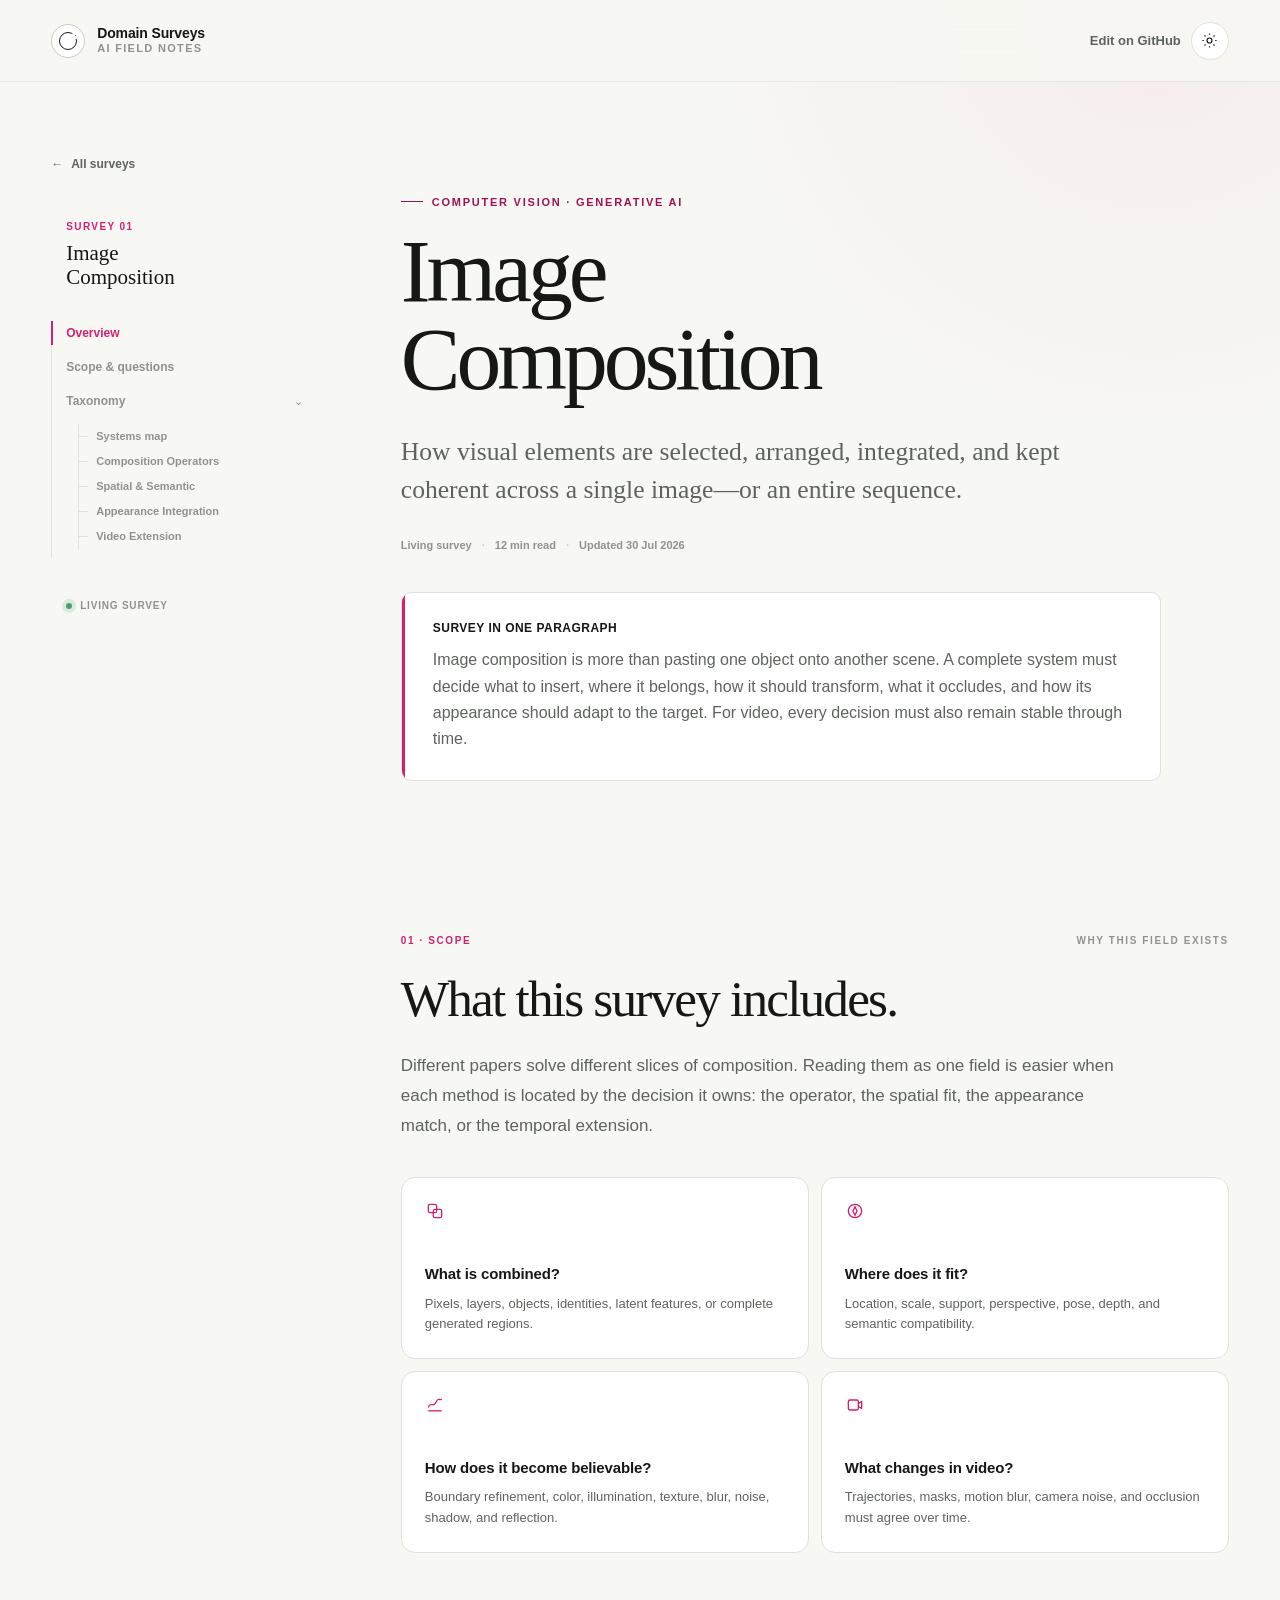
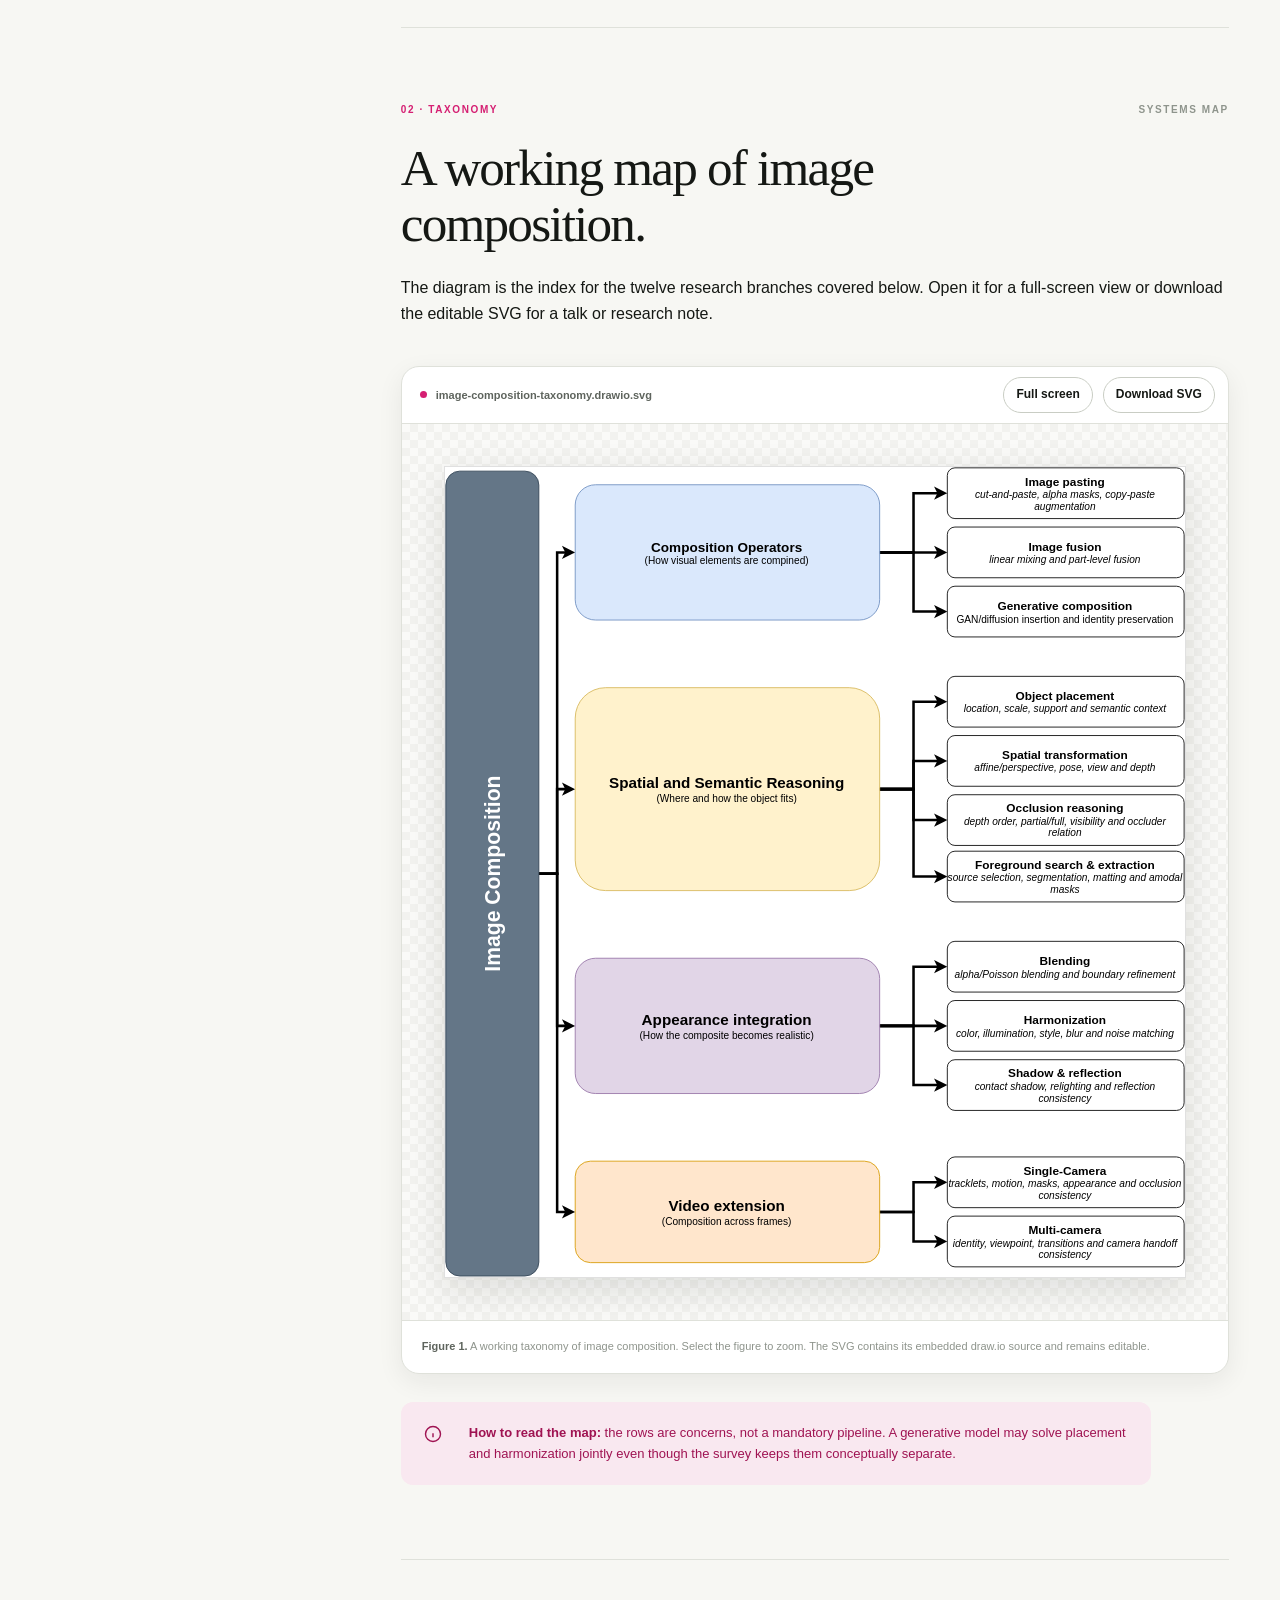
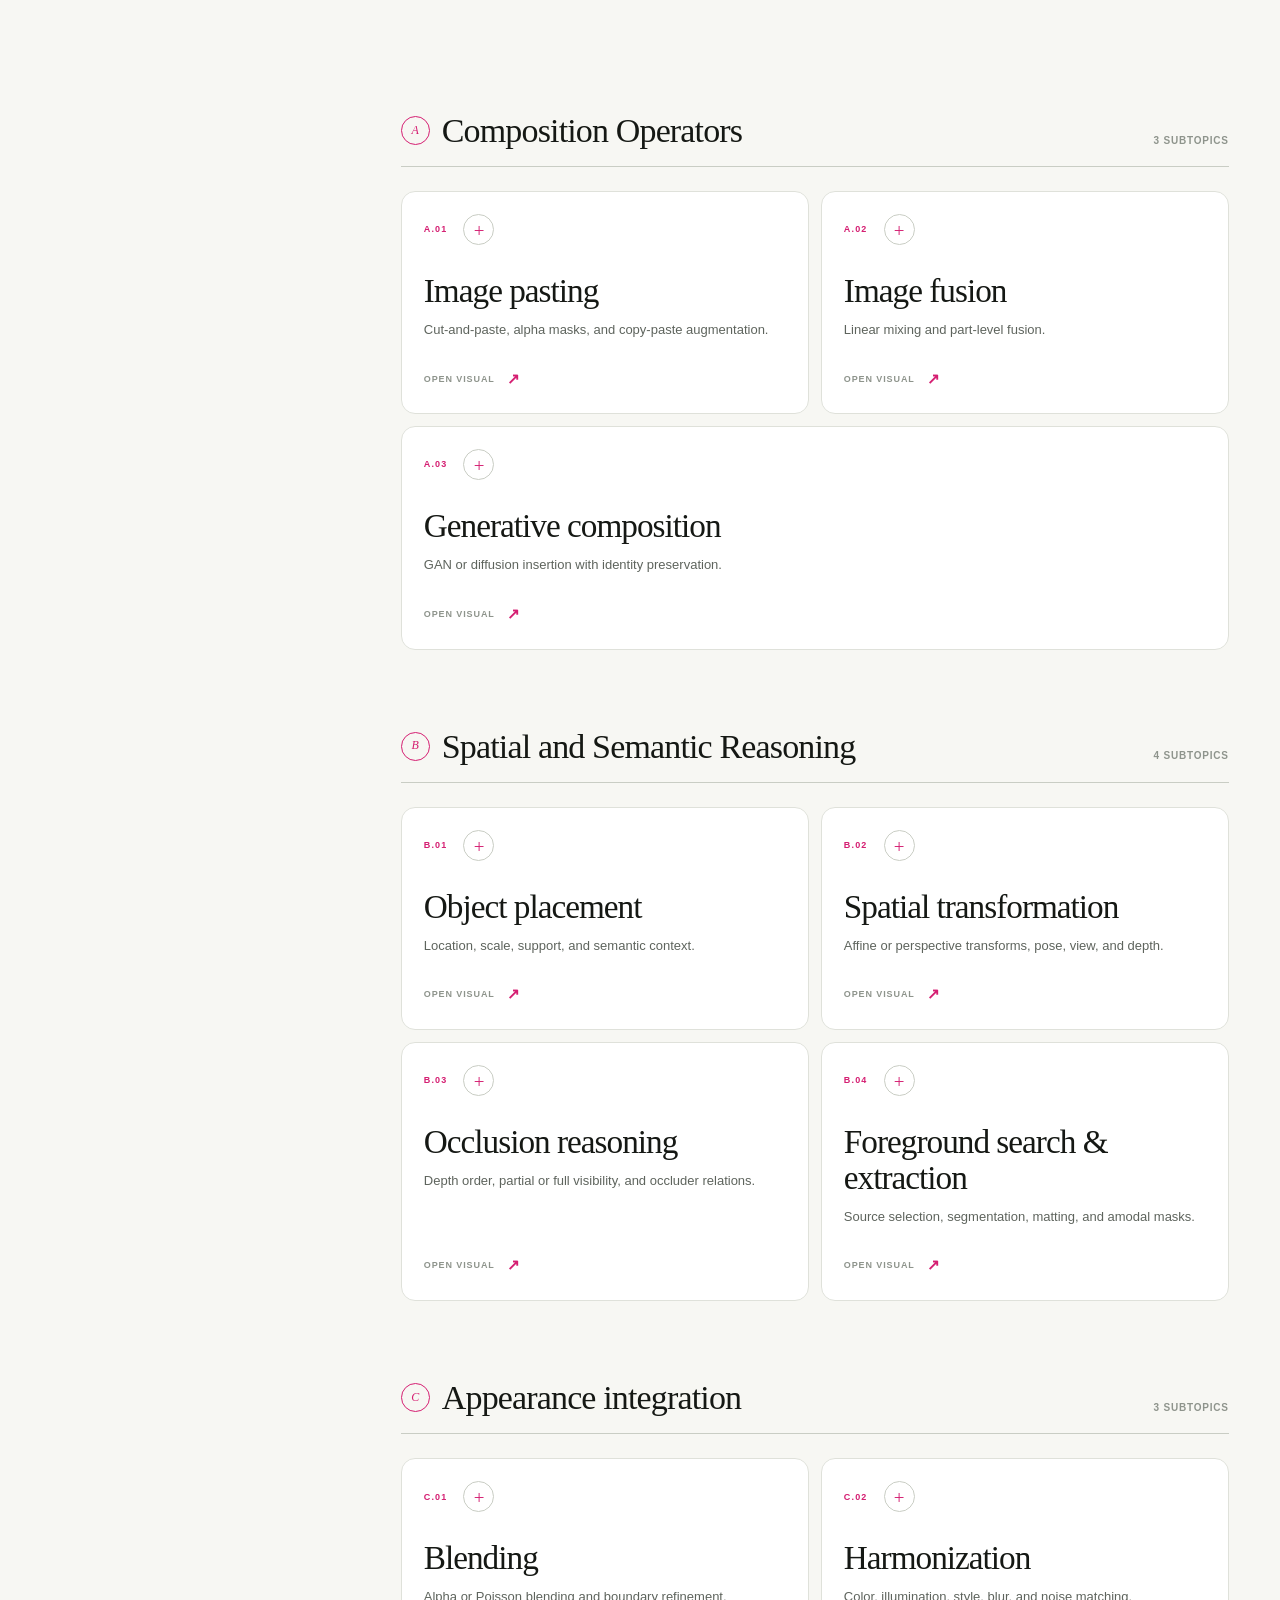
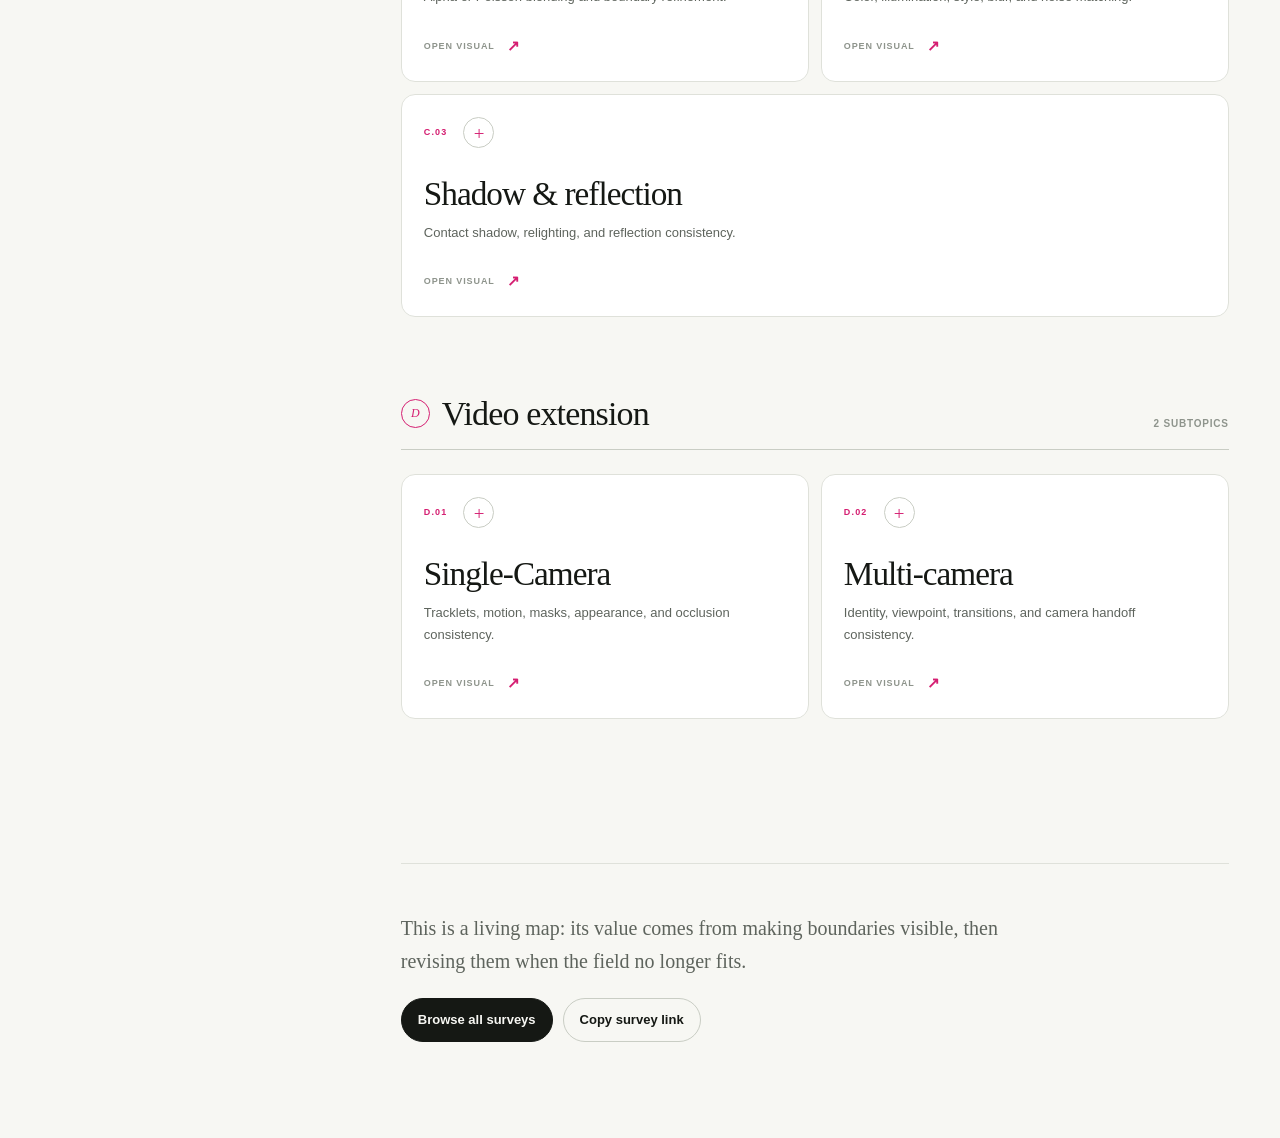
==== image-composition/index.html @ 1f5f929c "Redesign visual nodes as split media viewers" ====
<!doctype html>
<html lang="en">
  <head>
    <meta charset="utf-8" />
    <meta name="viewport" content="width=device-width, initial-scale=1" />
    <meta
      name="description"
      content="A visual survey of image composition: operators, spatial reasoning, appearance integration, and video extension."
    />
    <meta name="theme-color" content="#f7f7f3" />
    <title>Image Composition — Domain Surveys</title>
    <link rel="icon" href="../assets/favicon.svg" type="image/svg+xml" />
    <link rel="stylesheet" href="../assets/styles.css?v=20260730-4" />
    <script>
      (() => {
        const saved = localStorage.getItem("domain-surveys-theme");
        const theme =
          saved || (matchMedia("(prefers-color-scheme: dark)").matches ? "dark" : "light");
        document.documentElement.dataset.theme = theme;
      })();
    </script>
  </head>
  <body>
    <a class="skip-link" href="#article">Skip to survey</a>
    <div class="reading-progress" aria-hidden="true"><span data-reading-progress></span></div>

    <header class="site-header is-sticky">
      <a class="brand" href="../" aria-label="Domain Surveys home">
        <span class="brand-mark" aria-hidden="true"></span>
        <span class="brand-copy">
          <span>Domain Surveys</span>
          <span>AI field notes</span>
        </span>
      </a>
      <div class="header-actions">
        <button
          class="button secondary compact mobile-rail-toggle"
          type="button"
          data-rail-toggle
          aria-expanded="false"
          aria-controls="survey-navigation"
        >
          Contents
        </button>
        <a
          class="header-link"
          href="https://github.com/khengyun/domain-surveys/tree/main/image-composition"
          target="_blank"
          rel="noreferrer"
          >Edit on GitHub</a
        >
        <button class="icon-button" type="button" data-theme-toggle aria-label="Switch theme">
          <svg
            class="theme-icon-sun"
            aria-hidden="true"
            viewBox="0 0 24 24"
            fill="none"
            stroke="currentColor"
            stroke-width="1.7"
          >
            <circle cx="12" cy="12" r="3.5"></circle>
            <path d="M12 2v2M12 20v2M4.93 4.93l1.42 1.42M17.65 17.65l1.42 1.42M2 12h2M20 12h2M4.93 19.07l1.42-1.42M17.65 6.35l1.42-1.42"></path>
          </svg>
          <svg
            class="theme-icon-moon"
            aria-hidden="true"
            viewBox="0 0 24 24"
            fill="none"
            stroke="currentColor"
            stroke-width="1.7"
          >
            <path d="M20 15.2A8.4 8.4 0 0 1 8.8 4a8.5 8.5 0 1 0 11.2 11.2Z"></path>
          </svg>
        </button>
      </div>
    </header>

    <main class="survey-shell">
      <aside
        class="survey-rail"
        id="survey-navigation"
        data-survey-rail
        aria-label="Survey contents"
      >
        <a class="rail-back" href="../"><span aria-hidden="true">←</span> All surveys</a>
        <p class="rail-kicker">Survey 01</p>
        <p class="rail-title">Image<br />Composition</p>
        <nav class="rail-nav" data-scrollspy>
          <a class="is-active" href="#overview" aria-current="location">Overview</a>
          <a href="#scope">Scope &amp; questions</a>
          <div class="rail-nav-group">
            <a class="rail-parent" href="#taxonomy">Taxonomy</a>
            <div class="rail-children">
              <a href="#systems-map" data-nav-parent="#taxonomy">Systems map</a>
              <a href="#composition-operators" data-nav-parent="#taxonomy"
                >Composition Operators</a
              >
              <a href="#spatial-semantic-reasoning" data-nav-parent="#taxonomy"
                >Spatial &amp; Semantic</a
              >
              <a href="#appearance-integration" data-nav-parent="#taxonomy"
                >Appearance Integration</a
              >
              <a href="#video-extension" data-nav-parent="#taxonomy">Video Extension</a>
            </div>
          </div>
        </nav>
        <div class="rail-status">Living survey</div>
      </aside>

      <article class="survey-article" id="article">
        <header class="article-header" id="overview">
          <p class="eyebrow">Computer vision · generative AI</p>
          <h1 class="article-title">Image<br />Composition</h1>
          <p class="article-lede">
            How visual elements are selected, arranged, integrated, and kept coherent across a
            single image—or an entire sequence.
          </p>
          <div class="article-meta">
            <span>Living survey</span>
            <span>12 min read</span>
            <span>Updated 30 Jul 2026</span>
          </div>
          <div class="abstract-box">
            <strong>Survey in one paragraph</strong>
            <p>
              Image composition is more than pasting one object onto another scene. A complete
              system must decide what to insert, where it belongs, how it should transform, what
              it occludes, and how its appearance should adapt to the target. For video, every
              decision must also remain stable through time.
            </p>
          </div>
        </header>

        <section class="article-section" id="scope">
          <div class="section-label"><span>01 · Scope</span><span>Why this field exists</span></div>
          <h2>What this survey includes.</h2>
          <p>
            Different papers solve different slices of composition. Reading them as one field is
            easier when each method is located by the decision it owns: the operator, the spatial
            fit, the appearance match, or the temporal extension.
          </p>
          <div class="scope-grid">
            <article class="scope-card">
              <svg aria-hidden="true" viewBox="0 0 24 24" fill="none" stroke="currentColor" stroke-width="1.6">
                <rect x="4" y="4" width="10" height="10" rx="2"></rect>
                <rect x="10" y="10" width="10" height="10" rx="2"></rect>
              </svg>
              <h3>What is combined?</h3>
              <p>Pixels, layers, objects, identities, latent features, or complete generated regions.</p>
            </article>
            <article class="scope-card">
              <svg aria-hidden="true" viewBox="0 0 24 24" fill="none" stroke="currentColor" stroke-width="1.6">
                <circle cx="12" cy="12" r="8"></circle>
                <path d="m12 7 2.5 5-2.5 5-2.5-5 2.5-5Z"></path>
              </svg>
              <h3>Where does it fit?</h3>
              <p>Location, scale, support, perspective, pose, depth, and semantic compatibility.</p>
            </article>
            <article class="scope-card">
              <svg aria-hidden="true" viewBox="0 0 24 24" fill="none" stroke="currentColor" stroke-width="1.6">
                <path d="M4 15c3-8 6 1 9-6s4-2 7-4"></path>
                <path d="M4 19h16"></path>
              </svg>
              <h3>How does it become believable?</h3>
              <p>Boundary refinement, color, illumination, texture, blur, noise, shadow, and reflection.</p>
            </article>
            <article class="scope-card">
              <svg aria-hidden="true" viewBox="0 0 24 24" fill="none" stroke="currentColor" stroke-width="1.6">
                <rect x="4" y="6" width="12" height="12" rx="2"></rect>
                <path d="m16 10 4-2v8l-4-2"></path>
              </svg>
              <h3>What changes in video?</h3>
              <p>Trajectories, masks, motion blur, camera noise, and occlusion must agree over time.</p>
            </article>
          </div>
        </section>

        <section class="article-section">
          <header id="taxonomy">
            <div class="section-label"><span>02 · Taxonomy</span><span>Systems map</span></div>
            <h2>A working map of image composition.</h2>
            <p>
              The diagram is the index for the twelve research branches covered below. Open it for
              a full-screen view or download the editable SVG for a talk or research note.
            </p>
          </header>

          <figure class="media-frame" id="systems-map">
            <div class="media-toolbar">
              <div class="media-title">
                <span aria-hidden="true"></span>
                <span>image-composition-taxonomy.drawio.svg</span>
              </div>
              <div class="media-actions">
                <button
                  class="button secondary compact"
                  type="button"
                  data-lightbox-trigger
                  data-image-src="./assets/image-composition-taxonomy.drawio.svg"
                  data-image-alt="Taxonomy of image composition research"
                  data-image-title="Image composition taxonomy"
                >
                  Full screen
                </button>
                <a
                  class="button secondary compact"
                  href="./assets/image-composition-taxonomy.drawio.svg"
                  download
                  >Download SVG</a
                >
              </div>
            </div>
            <button
              class="media-canvas"
              type="button"
              data-lightbox-trigger
              data-image-src="./assets/image-composition-taxonomy.drawio.svg"
              data-image-alt="Taxonomy of image composition research"
              data-image-title="Image composition taxonomy"
              aria-label="Open image composition taxonomy full screen"
            >
              <img
                class="diagram-asset"
                src="./assets/image-composition-taxonomy.drawio.svg"
                alt="Taxonomy diagram dividing image composition into composition operators, spatial and semantic reasoning, appearance integration, and video extension"
                width="875"
                height="958"
                loading="lazy"
              />
            </button>
            <figcaption>
              <strong>Figure 1.</strong> A working taxonomy of image composition. Select the figure
              to zoom. The SVG contains its embedded draw.io source and remains editable.
            </figcaption>
          </figure>

          <div class="reading-note">
            <svg aria-hidden="true" viewBox="0 0 24 24" fill="none" stroke="currentColor" stroke-width="1.7">
              <circle cx="12" cy="12" r="9"></circle>
              <path d="M12 11v5M12 8h.01"></path>
            </svg>
            <p>
              <strong>How to read the map:</strong> the rows are concerns, not a mandatory
              pipeline. A generative model may solve placement and harmonization jointly even
              though the survey keeps them conceptually separate.
            </p>
          </div>
        </section>

        <section class="article-section" id="subtopic-gallery">
          <section
            class="method-family"
            id="composition-operators"
            aria-labelledby="operators-heading"
          >
            <header class="method-family-header">
              <div>
                <span class="method-family-index">A</span>
                <h3 id="operators-heading">Composition Operators</h3>
              </div>
              <span>3 subtopics</span>
            </header>
            <div class="method-list">
              <button
                class="method-node"
                id="image-pasting"
                type="button"
                data-visual-node
                data-node-index="A.01"
                data-node-title="Image pasting"
                data-node-description="Cut-and-paste, alpha masks, and copy-paste augmentation."
                data-node-image="./assets/image-pasting.png"
              >
                <span class="method-node-top">
                  <span class="method-index">A.01</span>
                  <span class="method-node-icon" aria-hidden="true">+</span>
                </span>
                <span class="method-node-title">Image pasting</span>
                <span class="method-node-description"
                  >Cut-and-paste, alpha masks, and copy-paste augmentation.</span
                >
                <span class="method-node-action">Open visual <span aria-hidden="true">↗</span></span>
              </button>
              <button
                class="method-node"
                id="image-fusion"
                type="button"
                data-visual-node
                data-node-index="A.02"
                data-node-title="Image fusion"
                data-node-description="Linear mixing and part-level fusion."
                data-node-image="./assets/image-fusion.png"
              >
                <span class="method-node-top">
                  <span class="method-index">A.02</span>
                  <span class="method-node-icon" aria-hidden="true">+</span>
                </span>
                <span class="method-node-title">Image fusion</span>
                <span class="method-node-description">Linear mixing and part-level fusion.</span>
                <span class="method-node-action">Open visual <span aria-hidden="true">↗</span></span>
              </button>
              <button
                class="method-node"
                id="generative-composition"
                type="button"
                data-visual-node
                data-node-index="A.03"
                data-node-title="Generative composition"
                data-node-description="GAN or diffusion insertion with identity preservation."
                data-node-image="./assets/generative-composition.png"
              >
                <span class="method-node-top">
                  <span class="method-index">A.03</span>
                  <span class="method-node-icon" aria-hidden="true">+</span>
                </span>
                <span class="method-node-title">Generative composition</span>
                <span class="method-node-description"
                  >GAN or diffusion insertion with identity preservation.</span
                >
                <span class="method-node-action">Open visual <span aria-hidden="true">↗</span></span>
              </button>
            </div>
          </section>

          <section
            class="method-family"
            id="spatial-semantic-reasoning"
            aria-labelledby="reasoning-heading"
          >
            <header class="method-family-header">
              <div>
                <span class="method-family-index">B</span>
                <h3 id="reasoning-heading">Spatial and Semantic Reasoning</h3>
              </div>
              <span>4 subtopics</span>
            </header>
            <div class="method-list">
              <button
                class="method-node"
                id="object-placement"
                type="button"
                data-visual-node
                data-node-index="B.01"
                data-node-title="Object placement"
                data-node-description="Location, scale, support, and semantic context."
                data-node-image="./assets/object-placement.png"
              >
                <span class="method-node-top">
                  <span class="method-index">B.01</span>
                  <span class="method-node-icon" aria-hidden="true">+</span>
                </span>
                <span class="method-node-title">Object placement</span>
                <span class="method-node-description"
                  >Location, scale, support, and semantic context.</span
                >
                <span class="method-node-action">Open visual <span aria-hidden="true">↗</span></span>
              </button>
              <button
                class="method-node"
                id="spatial-transformation"
                type="button"
                data-visual-node
                data-node-index="B.02"
                data-node-title="Spatial transformation"
                data-node-description="Affine or perspective transforms, pose, view, and depth."
                data-node-image="./assets/spatial-transformation.png"
              >
                <span class="method-node-top">
                  <span class="method-index">B.02</span>
                  <span class="method-node-icon" aria-hidden="true">+</span>
                </span>
                <span class="method-node-title">Spatial transformation</span>
                <span class="method-node-description"
                  >Affine or perspective transforms, pose, view, and depth.</span
                >
                <span class="method-node-action">Open visual <span aria-hidden="true">↗</span></span>
              </button>
              <button
                class="method-node"
                id="occlusion-reasoning"
                type="button"
                data-visual-node
                data-node-index="B.03"
                data-node-title="Occlusion reasoning"
                data-node-description="Depth order, partial or full visibility, and occluder relations."
                data-node-image="./assets/occlusion-reasoning.png"
              >
                <span class="method-node-top">
                  <span class="method-index">B.03</span>
                  <span class="method-node-icon" aria-hidden="true">+</span>
                </span>
                <span class="method-node-title">Occlusion reasoning</span>
                <span class="method-node-description"
                  >Depth order, partial or full visibility, and occluder relations.</span
                >
                <span class="method-node-action">Open visual <span aria-hidden="true">↗</span></span>
              </button>
              <button
                class="method-node"
                id="foreground-extraction"
                type="button"
                data-visual-node
                data-node-index="B.04"
                data-node-title="Foreground search &amp; extraction"
                data-node-description="Source selection, segmentation, matting, and amodal masks."
                data-node-image="./assets/foreground-extraction.png"
              >
                <span class="method-node-top">
                  <span class="method-index">B.04</span>
                  <span class="method-node-icon" aria-hidden="true">+</span>
                </span>
                <span class="method-node-title">Foreground search &amp; extraction</span>
                <span class="method-node-description"
                  >Source selection, segmentation, matting, and amodal masks.</span
                >
                <span class="method-node-action">Open visual <span aria-hidden="true">↗</span></span>
              </button>
            </div>
          </section>

          <section
            class="method-family"
            id="appearance-integration"
            aria-labelledby="appearance-heading"
          >
            <header class="method-family-header">
              <div>
                <span class="method-family-index">C</span>
                <h3 id="appearance-heading">Appearance integration</h3>
              </div>
              <span>3 subtopics</span>
            </header>
            <div class="method-list">
              <button
                class="method-node"
                id="blending"
                type="button"
                data-visual-node
                data-node-index="C.01"
                data-node-title="Blending"
                data-node-description="Alpha or Poisson blending and boundary refinement."
                data-node-image="./assets/blending.png"
              >
                <span class="method-node-top">
                  <span class="method-index">C.01</span>
                  <span class="method-node-icon" aria-hidden="true">+</span>
                </span>
                <span class="method-node-title">Blending</span>
                <span class="method-node-description"
                  >Alpha or Poisson blending and boundary refinement.</span
                >
                <span class="method-node-action">Open visual <span aria-hidden="true">↗</span></span>
              </button>
              <button
                class="method-node"
                id="harmonization"
                type="button"
                data-visual-node
                data-node-index="C.02"
                data-node-title="Harmonization"
                data-node-description="Color, illumination, style, blur, and noise matching."
                data-node-image="./assets/harmonization.png"
              >
                <span class="method-node-top">
                  <span class="method-index">C.02</span>
                  <span class="method-node-icon" aria-hidden="true">+</span>
                </span>
                <span class="method-node-title">Harmonization</span>
                <span class="method-node-description"
                  >Color, illumination, style, blur, and noise matching.</span
                >
                <span class="method-node-action">Open visual <span aria-hidden="true">↗</span></span>
              </button>
              <button
                class="method-node"
                id="shadow-reflection"
                type="button"
                data-visual-node
                data-node-index="C.03"
                data-node-title="Shadow &amp; reflection"
                data-node-description="Contact shadow, relighting, and reflection consistency."
                data-node-image="./assets/shadow-reflection.png"
              >
                <span class="method-node-top">
                  <span class="method-index">C.03</span>
                  <span class="method-node-icon" aria-hidden="true">+</span>
                </span>
                <span class="method-node-title">Shadow &amp; reflection</span>
                <span class="method-node-description"
                  >Contact shadow, relighting, and reflection consistency.</span
                >
                <span class="method-node-action">Open visual <span aria-hidden="true">↗</span></span>
              </button>
            </div>
          </section>

          <section class="method-family" id="video-extension" aria-labelledby="video-heading">
            <header class="method-family-header">
              <div>
                <span class="method-family-index">D</span>
                <h3 id="video-heading">Video extension</h3>
              </div>
              <span>2 subtopics</span>
            </header>
            <div class="method-list">
              <button
                class="method-node"
                id="single-camera"
                type="button"
                data-visual-node
                data-node-index="D.01"
                data-node-title="Single-Camera"
                data-node-description="Tracklets, motion, masks, appearance, and occlusion consistency."
                data-node-image="./assets/single-camera.png"
              >
                <span class="method-node-top">
                  <span class="method-index">D.01</span>
                  <span class="method-node-icon" aria-hidden="true">+</span>
                </span>
                <span class="method-node-title">Single-Camera</span>
                <span class="method-node-description"
                  >Tracklets, motion, masks, appearance, and occlusion consistency.</span
                >
                <span class="method-node-action">Open visual <span aria-hidden="true">↗</span></span>
              </button>
              <button
                class="method-node"
                id="multi-camera"
                type="button"
                data-visual-node
                data-node-index="D.02"
                data-node-title="Multi-camera"
                data-node-description="Identity, viewpoint, transitions, and camera handoff consistency."
                data-node-image="./assets/multi-camera.png"
              >
                <span class="method-node-top">
                  <span class="method-index">D.02</span>
                  <span class="method-node-icon" aria-hidden="true">+</span>
                </span>
                <span class="method-node-title">Multi-camera</span>
                <span class="method-node-description"
                  >Identity, viewpoint, transitions, and camera handoff consistency.</span
                >
                <span class="method-node-action">Open visual <span aria-hidden="true">↗</span></span>
              </button>
            </div>
          </section>
        </section>

        <footer class="article-end">
          <p>
            This is a living map: its value comes from making boundaries visible, then revising
            them when the field no longer fits.
          </p>
          <div class="hero-actions">
            <a class="button" href="../">Browse all surveys</a>
            <button class="button secondary" type="button" data-copy-section="overview">
              Copy survey link
            </button>
          </div>
        </footer>
      </article>
    </main>

    <dialog class="lightbox" data-lightbox-dialog aria-label="Diagram viewer">
      <div class="lightbox-header">
        <strong data-lightbox-title>Diagram</strong>
        <div class="media-actions">
          <button
            class="button secondary compact"
            type="button"
            data-lightbox-zoom
            aria-pressed="false"
          >
            Zoom
          </button>
          <button class="button compact" type="button" data-lightbox-close>Close</button>
        </div>
      </div>
      <div class="lightbox-viewport">
        <img data-lightbox-image src="" alt="" />
      </div>
    </dialog>

    <dialog class="node-dialog" data-node-dialog aria-labelledby="node-dialog-title">
      <div class="node-dialog-body">
        <div class="node-dialog-viewer">
          <div class="node-dialog-canvas">
            <img data-node-dialog-image src="" alt="" hidden />
            <div class="node-dialog-placeholder" data-node-dialog-placeholder>
              <span class="placeholder-mark" aria-hidden="true">+</span>
              <strong>No image added yet</strong>
            </div>
          </div>
        </div>
        <aside class="node-dialog-panel">
          <div class="node-dialog-panel-header">
            <span data-node-dialog-index>Node</span>
            <button
              class="node-dialog-close"
              type="button"
              data-node-dialog-close
              aria-label="Close visual"
            >
              ×
            </button>
          </div>
          <div class="node-dialog-panel-content">
            <p class="node-dialog-kicker">Visual note</p>
            <h2 id="node-dialog-title" data-node-dialog-title>Visual node</h2>
            <p class="node-dialog-description" data-node-dialog-description></p>
            <div class="node-dialog-asset">
              <span>Image asset</span>
              <code data-node-dialog-file>assets/node.png</code>
            </div>
          </div>
          <p class="node-dialog-hint">Click outside or press Esc to close.</p>
        </aside>
      </div>
    </dialog>

    <script src="../assets/site.js?v=20260730-3"></script>
  </body>
</html>
---- assets/styles.css ----
:root {
  --paper: #f7f7f3;
  --paper-raised: #ffffff;
  --ink: #151814;
  --ink-soft: #5e645d;
  --ink-faint: #8e948c;
  --line: #dfe1da;
  --line-strong: #c9cdc4;
  --accent: #d51f72;
  --accent-soft: #f9e8f0;
  --accent-ink: #9f1352;
  --moss: #2f5e4b;
  --moss-soft: #e8f0eb;
  --amber: #aa6a18;
  --amber-soft: #f8efdf;
  --violet: #685187;
  --violet-soft: #eee9f4;
  --blue: #3d6697;
  --blue-soft: #e8eff8;
  --shadow: 0 22px 60px rgba(32, 35, 29, 0.08);
  --shadow-small: 0 8px 26px rgba(32, 35, 29, 0.07);
  --radius-small: 10px;
  --radius-medium: 18px;
  --radius-large: 28px;
  --page-gutter: clamp(20px, 4vw, 64px);
  --font-sans: Inter, ui-sans-serif, -apple-system, BlinkMacSystemFont, "Segoe UI", sans-serif;
  --font-serif: "Iowan Old Style", "Palatino Linotype", "Book Antiqua", Palatino, Georgia, serif;
  color-scheme: light;
}

[data-theme="dark"] {
  --paper: #111310;
  --paper-raised: #191c18;
  --ink: #eff1ea;
  --ink-soft: #b2b8ae;
  --ink-faint: #858c82;
  --line: #30342e;
  --line-strong: #434940;
  --accent: #ff5da6;
  --accent-soft: #3b1b2a;
  --accent-ink: #ff8fbe;
  --moss: #9ac8ae;
  --moss-soft: #203229;
  --amber: #e8b96d;
  --amber-soft: #382c19;
  --violet: #c4ade2;
  --violet-soft: #2e2737;
  --blue: #9bbce4;
  --blue-soft: #202e40;
  --shadow: 0 22px 60px rgba(0, 0, 0, 0.24);
  --shadow-small: 0 8px 26px rgba(0, 0, 0, 0.2);
  color-scheme: dark;
}

*,
*::before,
*::after {
  box-sizing: border-box;
}

html {
  scroll-behavior: smooth;
  scroll-padding-top: 104px;
}

body {
  min-width: 320px;
  margin: 0;
  background:
    radial-gradient(circle at 90% 0%, color-mix(in srgb, var(--accent) 5%, transparent) 0, transparent 28rem),
    var(--paper);
  color: var(--ink);
  font-family: var(--font-sans);
  font-size: 16px;
  line-height: 1.65;
  text-rendering: optimizeLegibility;
  -webkit-font-smoothing: antialiased;
}

body.is-locked {
  overflow: hidden;
}

a {
  color: inherit;
  text-decoration-thickness: 1px;
  text-underline-offset: 0.2em;
}

button,
input {
  font: inherit;
}

button {
  color: inherit;
}

img,
video {
  display: block;
  max-width: 100%;
}

.diagram-asset {
  color-scheme: only light;
}

::selection {
  background: var(--accent);
  color: #fff;
}

.skip-link {
  position: fixed;
  z-index: 200;
  top: 12px;
  left: 12px;
  padding: 8px 12px;
  transform: translateY(-160%);
  border-radius: 8px;
  background: var(--ink);
  color: var(--paper);
  text-decoration: none;
}

.skip-link:focus {
  transform: translateY(0);
}

.reading-progress {
  position: fixed;
  z-index: 120;
  top: 0;
  left: 0;
  width: 100%;
  height: 3px;
  background: transparent;
  pointer-events: none;
}

.reading-progress span {
  display: block;
  width: 0;
  height: 100%;
  background: var(--accent);
  transition: width 80ms linear;
}

.site-header {
  position: relative;
  z-index: 100;
  display: flex;
  min-height: 82px;
  align-items: center;
  justify-content: space-between;
  gap: 24px;
  padding: 16px var(--page-gutter);
  border-bottom: 1px solid color-mix(in srgb, var(--line) 76%, transparent);
  background: color-mix(in srgb, var(--paper) 88%, transparent);
  backdrop-filter: blur(18px);
}

.site-header.is-sticky {
  position: sticky;
  top: 0;
}

.brand {
  display: inline-flex;
  align-items: center;
  gap: 12px;
  color: var(--ink);
  font-size: 14px;
  font-weight: 750;
  letter-spacing: -0.01em;
  line-height: 1.05;
  text-decoration: none;
}

.brand-mark {
  position: relative;
  width: 34px;
  height: 34px;
  flex: 0 0 34px;
  border: 1px solid var(--line-strong);
  border-radius: 50%;
  background: var(--paper-raised);
}

.brand-mark::before,
.brand-mark::after {
  position: absolute;
  content: "";
}

.brand-mark::before {
  inset: 7px;
  border: 1px solid var(--ink);
  border-radius: 50%;
}

.brand-mark::after {
  top: 7px;
  right: 5px;
  width: 7px;
  height: 7px;
  border: 3px solid var(--paper-raised);
  border-radius: 50%;
  background: var(--accent);
}

.brand-copy {
  display: grid;
  gap: 2px;
}

.brand-copy span:last-child {
  color: var(--ink-faint);
  font-size: 11px;
  font-weight: 600;
  letter-spacing: 0.12em;
  text-transform: uppercase;
}

.header-actions,
.hero-actions,
.media-actions,
.card-meta,
.article-meta,
.tag-row {
  display: flex;
  flex-wrap: wrap;
  align-items: center;
  gap: 10px;
}

.header-link {
  color: var(--ink-soft);
  font-size: 13px;
  font-weight: 650;
  text-decoration: none;
}

.header-link:hover {
  color: var(--ink);
}

.icon-button {
  display: inline-grid;
  width: 38px;
  height: 38px;
  place-items: center;
  border: 1px solid var(--line);
  border-radius: 50%;
  background: var(--paper-raised);
  cursor: pointer;
  transition:
    border-color 180ms ease,
    transform 180ms ease;
}

.icon-button:hover {
  transform: translateY(-1px);
  border-color: var(--line-strong);
}

.icon-button svg {
  width: 17px;
  height: 17px;
}

.theme-icon-moon {
  display: none;
}

[data-theme="dark"] .theme-icon-sun {
  display: none;
}

[data-theme="dark"] .theme-icon-moon {
  display: block;
}

.button {
  display: inline-flex;
  min-height: 44px;
  align-items: center;
  justify-content: center;
  gap: 9px;
  padding: 10px 16px;
  border: 1px solid var(--ink);
  border-radius: 999px;
  background: var(--ink);
  color: var(--paper);
  font-size: 13px;
  font-weight: 700;
  text-decoration: none;
  transition:
    transform 180ms ease,
    box-shadow 180ms ease;
}

.button:hover {
  transform: translateY(-2px);
  box-shadow: var(--shadow-small);
}

.button.secondary {
  border-color: var(--line-strong);
  background: transparent;
  color: var(--ink);
  box-shadow: none;
}

.button.compact {
  min-height: 36px;
  padding: 7px 12px;
  font-size: 12px;
}

.button svg {
  width: 15px;
  height: 15px;
}

.eyebrow {
  display: inline-flex;
  align-items: center;
  gap: 9px;
  margin: 0 0 16px;
  color: var(--accent-ink);
  font-size: 11px;
  font-weight: 800;
  letter-spacing: 0.16em;
  text-transform: uppercase;
}

.eyebrow::before {
  width: 22px;
  height: 1px;
  background: currentColor;
  content: "";
}

.home-main {
  width: min(1380px, 100%);
  margin: 0 auto;
  padding: 0 var(--page-gutter) 80px;
}

.home-hero {
  display: grid;
  min-height: min(700px, calc(100vh - 82px));
  grid-template-columns: minmax(0, 1.05fr) minmax(420px, 0.75fr);
  align-items: center;
  gap: clamp(48px, 8vw, 120px);
  padding: clamp(64px, 9vw, 130px) 0;
}

.hero-copy h1,
.article-title {
  margin: 0;
  font-family: var(--font-serif);
  font-weight: 500;
  letter-spacing: -0.045em;
  line-height: 0.98;
}

.hero-copy h1 {
  max-width: 820px;
  font-size: clamp(56px, 7.3vw, 106px);
}

.hero-copy h1 em {
  color: var(--accent);
  font-weight: 500;
}

.hero-copy > p:not(.eyebrow) {
  max-width: 610px;
  margin: 28px 0 32px;
  color: var(--ink-soft);
  font-size: clamp(17px, 1.5vw, 21px);
  line-height: 1.6;
}

.hero-preview {
  position: relative;
  padding: 16px;
}

.hero-preview::before {
  position: absolute;
  z-index: -1;
  inset: 2% 5% -2% -2%;
  border-radius: 38% 62% 54% 46% / 42% 33% 67% 58%;
  background: var(--accent-soft);
  content: "";
  transform: rotate(-4deg);
}

.preview-card {
  position: relative;
  overflow: hidden;
  border: 1px solid var(--line);
  border-radius: var(--radius-large);
  background: var(--paper-raised);
  box-shadow: var(--shadow);
  text-decoration: none;
}

.preview-toolbar {
  display: flex;
  align-items: center;
  justify-content: space-between;
  padding: 14px 16px;
  border-bottom: 1px solid var(--line);
  color: var(--ink-faint);
  font-size: 11px;
  font-weight: 700;
  letter-spacing: 0.08em;
  text-transform: uppercase;
}

.preview-dots {
  display: flex;
  gap: 5px;
}

.preview-dots span {
  width: 6px;
  height: 6px;
  border-radius: 50%;
  background: var(--line-strong);
}

.preview-dots span:first-child {
  background: var(--accent);
}

.preview-image {
  display: grid;
  min-height: 410px;
  place-items: center;
  padding: 24px;
  background: #fdfdfd;
}

.preview-image img {
  width: 100%;
  max-height: 480px;
  object-fit: contain;
}

.preview-caption {
  display: flex;
  align-items: center;
  justify-content: space-between;
  gap: 18px;
  padding: 17px 19px;
  border-top: 1px solid var(--line);
}

.preview-caption strong {
  display: block;
  margin-bottom: 2px;
  font-size: 13px;
}

.preview-caption span {
  color: var(--ink-faint);
  font-size: 11px;
}

.circle-arrow {
  display: grid;
  width: 34px;
  height: 34px;
  flex: 0 0 34px;
  place-items: center;
  border-radius: 50%;
  background: var(--accent);
  color: white;
}

.catalog-section,
.principles-section {
  padding: 96px 0;
  border-top: 1px solid var(--line);
}

.section-heading {
  display: flex;
  align-items: end;
  justify-content: space-between;
  gap: 32px;
  margin-bottom: 42px;
}

.section-heading h2 {
  max-width: 760px;
  margin: 0;
  font-family: var(--font-serif);
  font-size: clamp(36px, 4.5vw, 62px);
  font-weight: 500;
  letter-spacing: -0.035em;
  line-height: 1.05;
}

.section-heading p {
  max-width: 390px;
  margin: 0;
  color: var(--ink-soft);
}

.survey-grid {
  display: grid;
  grid-template-columns: repeat(12, minmax(0, 1fr));
  gap: 20px;
}

.survey-card {
  grid-column: span 7;
  min-height: 430px;
  overflow: hidden;
  border: 1px solid var(--line);
  border-radius: var(--radius-medium);
  background: var(--paper-raised);
  transition:
    border-color 180ms ease,
    transform 180ms ease,
    box-shadow 180ms ease;
}

.survey-card:hover {
  transform: translateY(-4px);
  border-color: var(--line-strong);
  box-shadow: var(--shadow-small);
}

.survey-card.is-ghost {
  display: grid;
  grid-column: span 5;
  place-items: center;
  border-style: dashed;
  background: transparent;
  color: var(--ink-faint);
  text-align: center;
}

.survey-card-link {
  display: grid;
  height: 100%;
  grid-template-rows: minmax(235px, 1fr) auto;
  color: inherit;
  text-decoration: none;
}

.card-visual {
  position: relative;
  overflow: hidden;
  min-height: 270px;
  padding: 28px;
  background: var(--blue-soft);
}

.card-visual img {
  position: absolute;
  top: 24px;
  left: 50%;
  width: min(82%, 520px);
  height: auto;
  max-height: 430px;
  border-radius: 7px;
  object-fit: contain;
  box-shadow: 0 12px 30px rgba(24, 29, 24, 0.12);
  transform: translateX(-50%) rotate(-1.2deg);
  transition: transform 400ms ease;
}

.survey-card:hover .card-visual img {
  transform: translateX(-50%) rotate(0deg) scale(1.015);
}

.card-number {
  position: absolute;
  z-index: 2;
  top: 19px;
  left: 19px;
  display: grid;
  width: 37px;
  height: 37px;
  place-items: center;
  border: 1px solid color-mix(in srgb, var(--ink) 12%, transparent);
  border-radius: 50%;
  background: color-mix(in srgb, var(--paper-raised) 88%, transparent);
  font-size: 11px;
  font-weight: 800;
  backdrop-filter: blur(8px);
}

.card-copy {
  padding: 24px 26px 27px;
}

.card-copy h3 {
  margin: 8px 0 8px;
  font-family: var(--font-serif);
  font-size: clamp(27px, 2.5vw, 38px);
  font-weight: 500;
  letter-spacing: -0.03em;
}

.card-copy p {
  max-width: 620px;
  margin: 0 0 19px;
  color: var(--ink-soft);
}

.tag {
  display: inline-flex;
  min-height: 26px;
  align-items: center;
  padding: 4px 9px;
  border: 1px solid var(--line);
  border-radius: 999px;
  color: var(--ink-soft);
  font-size: 10px;
  font-weight: 750;
  letter-spacing: 0.06em;
  text-transform: uppercase;
}

.card-meta {
  color: var(--ink-faint);
  font-size: 11px;
  font-weight: 650;
}

.card-meta span + span::before,
.article-meta span + span::before {
  margin-right: 10px;
  color: var(--line-strong);
  content: "·";
}

.ghost-inner {
  max-width: 280px;
  padding: 40px;
}

.ghost-plus {
  display: grid;
  width: 48px;
  height: 48px;
  margin: 0 auto 17px;
  place-items: center;
  border: 1px solid var(--line-strong);
  border-radius: 50%;
  font-size: 24px;
}

.ghost-inner strong {
  display: block;
  margin-bottom: 7px;
  color: var(--ink);
}

.principle-grid {
  display: grid;
  grid-template-columns: repeat(3, 1fr);
  gap: 1px;
  overflow: hidden;
  border: 1px solid var(--line);
  border-radius: var(--radius-medium);
  background: var(--line);
}

.principle {
  min-height: 260px;
  padding: 31px;
  background: var(--paper-raised);
}

.principle-index {
  color: var(--accent);
  font-family: var(--font-serif);
  font-size: 17px;
  font-style: italic;
}

.principle h3 {
  margin: 58px 0 10px;
  font-size: 17px;
  letter-spacing: -0.015em;
}

.principle p {
  margin: 0;
  color: var(--ink-soft);
  font-size: 14px;
}

.site-footer {
  display: flex;
  align-items: center;
  justify-content: space-between;
  gap: 24px;
  padding: 30px var(--page-gutter);
  border-top: 1px solid var(--line);
  color: var(--ink-faint);
  font-size: 12px;
}

.site-footer p {
  margin: 0;
}

.site-footer a {
  color: var(--ink-soft);
  font-weight: 650;
  text-decoration: none;
}

/* Survey article */
.survey-shell {
  display: grid;
  width: min(1480px, 100%);
  grid-template-columns: 260px minmax(0, 840px);
  justify-content: center;
  gap: clamp(48px, 7vw, 110px);
  margin: 0 auto;
  padding: 0 var(--page-gutter) 96px;
}

.survey-rail {
  position: sticky;
  top: 112px;
  align-self: start;
  height: calc(100vh - 136px);
  padding: 38px 0 28px;
  overflow-y: auto;
  scrollbar-width: thin;
  scrollbar-color: var(--line-strong) transparent;
}

.rail-back {
  display: inline-flex;
  align-items: center;
  gap: 8px;
  margin-bottom: 44px;
  color: var(--ink-soft);
  font-size: 12px;
  font-weight: 700;
  text-decoration: none;
}

.rail-back:hover {
  color: var(--ink);
}

.rail-kicker {
  margin: 0 0 6px 15px;
  color: var(--accent);
  font-size: 10px;
  font-weight: 850;
  letter-spacing: 0.14em;
  text-transform: uppercase;
}

.rail-title {
  margin: 0 0 28px 15px;
  font-family: var(--font-serif);
  font-size: 21px;
  font-weight: 500;
  line-height: 1.15;
}

.rail-nav {
  position: relative;
  display: grid;
  gap: 4px;
  padding-left: 15px;
}

.rail-nav::before {
  position: absolute;
  top: 4px;
  bottom: 4px;
  left: 0;
  width: 1px;
  background: var(--line);
  content: "";
}

.rail-nav a {
  position: relative;
  display: block;
  padding: 7px 8px 7px 0;
  color: var(--ink-faint);
  font-size: 12px;
  font-weight: 580;
  line-height: 1.35;
  text-decoration: none;
  transition:
    color 150ms ease,
    transform 150ms ease;
}

.rail-nav a::before {
  position: absolute;
  top: 3px;
  bottom: 3px;
  left: -15px;
  width: 1px;
  background: transparent;
  content: "";
}

.rail-nav a:hover {
  color: var(--ink);
  transform: translateX(2px);
}

.rail-nav a.is-active {
  color: var(--accent);
  font-weight: 760;
}

.rail-nav a.is-active::before,
.rail-nav a.is-ancestor::before {
  width: 2px;
  background: var(--accent);
}

.rail-nav a.is-ancestor {
  color: var(--ink);
  font-weight: 760;
}

.rail-nav-group {
  display: grid;
  gap: 2px;
}

.rail-parent {
  display: flex !important;
  align-items: center;
  justify-content: space-between;
  gap: 8px;
}

.rail-parent::after {
  color: var(--ink-faint);
  content: "⌄";
  font-size: 11px;
  font-weight: 500;
}

.rail-children {
  position: relative;
  display: grid;
  gap: 1px;
  margin: 3px 0 9px 12px;
  padding: 3px 0 4px 18px;
}

.rail-children::before {
  position: absolute;
  top: 3px;
  bottom: 4px;
  left: 0;
  width: 1px;
  background: var(--line);
  content: "";
}

.rail-children a {
  padding: 5px 7px 5px 0;
  font-size: 11px;
  line-height: 1.28;
}

.rail-children a::before {
  top: 2px;
  bottom: 2px;
  left: -18px;
}

.rail-children a::after {
  position: absolute;
  top: 50%;
  left: -18px;
  width: 10px;
  height: 1px;
  background: var(--line);
  content: "";
}

.rail-children a:hover::after,
.rail-children a.is-active::after {
  background: var(--accent);
}

.rail-status {
  display: flex;
  align-items: center;
  gap: 8px;
  margin: 36px 0 0 15px;
  color: var(--ink-faint);
  font-size: 10px;
  font-weight: 700;
  letter-spacing: 0.08em;
  text-transform: uppercase;
}

.rail-status::before {
  width: 6px;
  height: 6px;
  border-radius: 50%;
  background: #44a36f;
  box-shadow: 0 0 0 4px color-mix(in srgb, #44a36f 15%, transparent);
  content: "";
}

.survey-article {
  min-width: 0;
  padding-top: clamp(68px, 8vw, 118px);
}

.article-header {
  margin-bottom: 78px;
}

.article-title {
  max-width: 820px;
  font-size: clamp(56px, 7vw, 96px);
}

.article-lede {
  max-width: 690px;
  margin: 30px 0 27px;
  color: var(--ink-soft);
  font-family: var(--font-serif);
  font-size: clamp(20px, 2vw, 27px);
  line-height: 1.5;
}

.article-meta {
  color: var(--ink-faint);
  font-size: 11px;
  font-weight: 650;
}

.article-section {
  padding: 74px 0;
  border-top: 1px solid var(--line);
}

.article-section:first-of-type {
  border-top: 0;
}

.section-label {
  display: flex;
  align-items: center;
  justify-content: space-between;
  gap: 20px;
  margin-bottom: 22px;
  color: var(--accent);
  font-size: 10px;
  font-weight: 850;
  letter-spacing: 0.16em;
  text-transform: uppercase;
}

.section-label span:last-child {
  color: var(--ink-faint);
  font-weight: 650;
}

.article-section h2 {
  max-width: 700px;
  margin: 0 0 24px;
  font-family: var(--font-serif);
  font-size: clamp(35px, 4vw, 54px);
  font-weight: 500;
  letter-spacing: -0.035em;
  line-height: 1.08;
}

.article-section > p,
.article-section > .prose p {
  max-width: 735px;
  color: var(--ink-soft);
  font-size: 17px;
  line-height: 1.78;
}

.article-section p a {
  color: var(--ink);
  font-weight: 650;
  text-decoration-color: var(--accent);
}

.abstract-box {
  position: relative;
  max-width: 760px;
  margin-top: 38px;
  padding: 26px 29px 27px 31px;
  overflow: hidden;
  border: 1px solid var(--line);
  border-radius: var(--radius-small);
  background: var(--paper-raised);
}

.abstract-box::before {
  position: absolute;
  top: 0;
  bottom: 0;
  left: 0;
  width: 3px;
  background: var(--accent);
  content: "";
}

.abstract-box strong {
  display: block;
  margin-bottom: 8px;
  font-size: 12px;
  letter-spacing: 0.04em;
  text-transform: uppercase;
}

.abstract-box p {
  margin: 0;
  color: var(--ink-soft);
}

.scope-grid,
.taxonomy-grid {
  display: grid;
  grid-template-columns: repeat(2, minmax(0, 1fr));
  gap: 12px;
  margin-top: 36px;
}

.scope-card,
.taxonomy-card {
  border: 1px solid var(--line);
  border-radius: 14px;
  background: var(--paper-raised);
}

.scope-card {
  padding: 23px;
}

.scope-card svg {
  width: 20px;
  height: 20px;
  margin-bottom: 32px;
  color: var(--accent);
}

.scope-card h3,
.taxonomy-card h3 {
  margin: 0 0 7px;
  font-size: 15px;
  letter-spacing: -0.01em;
}

.scope-card p,
.taxonomy-card p {
  margin: 0;
  color: var(--ink-soft);
  font-size: 13px;
  line-height: 1.6;
}

.taxonomy-card {
  position: relative;
  min-height: 205px;
  padding: 24px;
  overflow: hidden;
}

.taxonomy-card::after {
  position: absolute;
  right: -28px;
  bottom: -28px;
  width: 96px;
  height: 96px;
  border: 1px solid currentColor;
  border-radius: 50%;
  content: "";
  opacity: 0.12;
}

.taxonomy-card .taxonomy-number {
  display: grid;
  width: 29px;
  height: 29px;
  place-items: center;
  margin-bottom: 37px;
  border: 1px solid currentColor;
  border-radius: 50%;
  font-family: var(--font-serif);
  font-size: 12px;
  font-style: italic;
}

.taxonomy-card.blue {
  background: var(--blue-soft);
  color: var(--blue);
}

.taxonomy-card.amber {
  background: var(--amber-soft);
  color: var(--amber);
}

.taxonomy-card.violet {
  background: var(--violet-soft);
  color: var(--violet);
}

.taxonomy-card.moss {
  background: var(--moss-soft);
  color: var(--moss);
}

.taxonomy-card h3 {
  color: var(--ink);
}

.taxonomy-card p {
  color: var(--ink-soft);
}

.media-frame {
  overflow: hidden;
  margin: 38px 0 0;
  border: 1px solid var(--line);
  border-radius: var(--radius-medium);
  background: var(--paper-raised);
  box-shadow: var(--shadow-small);
}

.media-toolbar {
  display: flex;
  min-height: 50px;
  align-items: center;
  justify-content: space-between;
  gap: 20px;
  padding: 10px 13px 10px 18px;
  border-bottom: 1px solid var(--line);
}

.media-title {
  display: flex;
  align-items: center;
  gap: 9px;
  min-width: 0;
  color: var(--ink-soft);
  font-size: 11px;
  font-weight: 700;
}

.media-title span:first-child {
  width: 7px;
  height: 7px;
  flex: 0 0 7px;
  border-radius: 50%;
  background: var(--accent);
}

.media-title span:last-child {
  overflow: hidden;
  text-overflow: ellipsis;
  white-space: nowrap;
}

.media-actions {
  flex-wrap: nowrap;
}

.media-canvas {
  display: grid;
  width: 100%;
  min-height: 360px;
  place-items: center;
  padding: clamp(18px, 4vw, 42px);
  overflow: auto;
  border: 0;
  border-radius: 0;
  background:
    linear-gradient(45deg, #f2f2ef 25%, transparent 25%),
    linear-gradient(-45deg, #f2f2ef 25%, transparent 25%),
    linear-gradient(45deg, transparent 75%, #f2f2ef 75%),
    linear-gradient(-45deg, transparent 75%, #f2f2ef 75%),
    #fafaf8;
  background-position: 0 0, 0 8px, 8px -8px, -8px 0;
  background-size: 16px 16px;
  cursor: zoom-in;
}

[data-theme="dark"] .media-canvas {
  background:
    linear-gradient(45deg, #20231f 25%, transparent 25%),
    linear-gradient(-45deg, #20231f 25%, transparent 25%),
    linear-gradient(45deg, transparent 75%, #20231f 75%),
    linear-gradient(-45deg, transparent 75%, #20231f 75%),
    #181b17;
  background-position: 0 0, 0 8px, 8px -8px, -8px 0;
  background-size: 16px 16px;
}

.media-canvas img {
  width: min(100%, 780px);
  height: auto;
  border: 1px solid rgba(0, 0, 0, 0.12);
  background: white;
  box-shadow: 0 12px 36px rgba(22, 25, 20, 0.12);
}

.media-frame figcaption,
.video-frame figcaption {
  padding: 17px 20px 18px;
  border-top: 1px solid var(--line);
  color: var(--ink-faint);
  font-size: 11px;
  line-height: 1.55;
}

.media-frame figcaption strong,
.video-frame figcaption strong {
  color: var(--ink-soft);
}

.reading-note {
  display: grid;
  grid-template-columns: 32px 1fr;
  gap: 14px;
  max-width: 750px;
  margin-top: 28px;
  padding: 20px 22px;
  border-radius: 12px;
  background: var(--accent-soft);
  color: var(--accent-ink);
}

.reading-note svg {
  width: 20px;
  height: 20px;
  margin-top: 2px;
}

.reading-note p {
  margin: 0;
  font-size: 13px;
  line-height: 1.65;
}

.systems-table {
  width: 100%;
  margin-top: 38px;
  border-collapse: collapse;
  font-size: 13px;
}

.systems-table th,
.systems-table td {
  padding: 18px 13px;
  border-bottom: 1px solid var(--line);
  text-align: left;
  vertical-align: top;
}

.systems-table th {
  color: var(--ink-faint);
  font-size: 9px;
  font-weight: 850;
  letter-spacing: 0.12em;
  text-transform: uppercase;
}

.systems-table td:first-child {
  color: var(--ink);
  font-weight: 700;
}

.systems-table td {
  color: var(--ink-soft);
}

.subtopic-jump-nav {
  display: grid;
  grid-template-columns: repeat(2, minmax(0, 1fr));
  margin-top: 38px;
  overflow: hidden;
  border: 1px solid var(--line);
  border-radius: 14px;
  background: var(--line);
  gap: 1px;
}

.subtopic-jump-nav a {
  position: relative;
  padding: 12px 16px 12px 30px;
  background: var(--paper-raised);
  color: var(--ink-soft);
  font-size: 12px;
  font-weight: 650;
  text-decoration: none;
  transition:
    color 160ms ease,
    background 160ms ease;
}

.subtopic-jump-nav a::before {
  position: absolute;
  top: 50%;
  left: 15px;
  width: 5px;
  height: 5px;
  border-radius: 50%;
  background: var(--line-strong);
  content: "";
  transform: translateY(-50%);
}

.subtopic-jump-nav a:hover {
  background: var(--accent-soft);
  color: var(--accent-ink);
}

.subtopic-jump-nav a:hover::before {
  background: var(--accent);
}

.method-family {
  margin-top: 78px;
}

.method-family-header {
  display: flex;
  align-items: end;
  justify-content: space-between;
  gap: 20px;
  padding-bottom: 17px;
  border-bottom: 1px solid var(--line-strong);
}

.method-family-header > div {
  display: flex;
  align-items: center;
  gap: 12px;
}

.method-family-header h3 {
  margin: 0;
  font-family: var(--font-serif);
  font-size: clamp(24px, 3vw, 34px);
  font-weight: 500;
  letter-spacing: -0.025em;
  line-height: 1.1;
}

.method-family-header > span:last-child {
  color: var(--ink-faint);
  font-size: 10px;
  font-weight: 750;
  letter-spacing: 0.08em;
  text-transform: uppercase;
}

.method-family-index {
  display: grid;
  width: 29px;
  height: 29px;
  flex: 0 0 29px;
  place-items: center;
  border: 1px solid var(--accent);
  border-radius: 50%;
  color: var(--accent);
  font-family: var(--font-serif);
  font-size: 12px;
  font-style: italic;
}

.method-list {
  display: grid;
  grid-template-columns: repeat(2, minmax(0, 1fr));
  gap: 12px;
  margin-top: 24px;
}

.method-node {
  position: relative;
  display: flex;
  min-height: 220px;
  flex-direction: column;
  padding: 22px;
  overflow: hidden;
  border: 1px solid var(--line);
  border-radius: 14px;
  background: var(--paper-raised);
  color: var(--ink);
  text-align: left;
  cursor: pointer;
  scroll-margin-top: 116px;
  transition:
    transform 180ms ease,
    border-color 180ms ease,
    box-shadow 180ms ease;
}

.method-node::before {
  position: absolute;
  top: 0;
  left: 0;
  width: 0;
  height: 3px;
  background: var(--accent);
  content: "";
  transition: width 220ms ease;
}

.method-node:hover {
  z-index: 1;
  transform: translateY(-3px);
  border-color: var(--line-strong);
  box-shadow: var(--shadow-small);
}

.method-node:hover::before,
.method-node:focus-visible::before {
  width: 100%;
}

.method-node:focus-visible {
  outline: 2px solid var(--accent);
  outline-offset: 3px;
}

.method-node:last-child:nth-child(odd) {
  grid-column: 1 / -1;
}

.method-node-top {
  display: flex;
  align-items: center;
  justify-content: space-between;
  gap: 16px;
}

.placeholder-mark {
  display: grid;
  width: 39px;
  height: 39px;
  place-items: center;
  margin-bottom: 13px;
  border: 1px solid var(--line-strong);
  border-radius: 50%;
  background: var(--paper);
  color: var(--accent);
  font-family: var(--font-serif);
  font-size: 23px;
  font-weight: 400;
}

.method-index {
  display: block;
  margin: 0;
  color: var(--accent);
  font-size: 9px;
  font-weight: 850;
  letter-spacing: 0.13em;
}

.method-node-icon {
  display: grid;
  width: 31px;
  height: 31px;
  flex: 0 0 31px;
  place-items: center;
  border: 1px solid var(--line-strong);
  border-radius: 50%;
  color: var(--accent);
  font-family: var(--font-serif);
  font-size: 19px;
  transition:
    background 180ms ease,
    color 180ms ease,
    transform 180ms ease;
}

.method-node:hover .method-node-icon {
  background: var(--accent);
  color: white;
  transform: rotate(45deg);
}

.method-node-title {
  display: block;
  margin: 28px 0 10px;
  font-family: var(--font-serif);
  font-size: clamp(25px, 2.6vw, 34px);
  font-weight: 500;
  letter-spacing: -0.03em;
  line-height: 1.08;
}

.method-node-description {
  display: block;
  max-width: 34em;
  color: var(--ink-soft);
  font-size: 13px;
  line-height: 1.65;
}

.method-node-action {
  display: flex;
  align-items: center;
  justify-content: space-between;
  gap: 12px;
  margin-top: auto;
  padding-top: 26px;
  color: var(--ink-faint);
  font-size: 9px;
  font-weight: 800;
  letter-spacing: 0.1em;
  text-transform: uppercase;
}

.method-node-action span {
  color: var(--accent);
  font-size: 15px;
}

.video-frame {
  overflow: hidden;
  margin: 38px 0 0;
  border: 1px solid var(--line);
  border-radius: var(--radius-medium);
  background: var(--paper-raised);
  box-shadow: var(--shadow-small);
}

.video-frame video {
  width: 100%;
  max-height: 630px;
  background: #111;
  object-fit: contain;
}

.media-specs {
  display: flex;
  flex-wrap: wrap;
  gap: 8px;
  margin-top: 20px;
}

.media-specs span {
  padding: 5px 9px;
  border: 1px solid var(--line);
  border-radius: 999px;
  color: var(--ink-faint);
  font-size: 10px;
  font-weight: 700;
}

.reading-groups {
  display: grid;
  gap: 12px;
  margin-top: 38px;
}

.reading-group {
  display: grid;
  grid-template-columns: minmax(130px, 0.28fr) 1fr;
  gap: 22px;
  padding: 23px 0;
  border-bottom: 1px solid var(--line);
}

.reading-group h3 {
  margin: 0;
  font-size: 13px;
}

.reading-group ul {
  display: grid;
  gap: 8px;
  margin: 0;
  padding: 0;
  color: var(--ink-soft);
  font-size: 13px;
  list-style: none;
}

.reading-group li {
  position: relative;
  padding-left: 15px;
}

.reading-group li::before {
  position: absolute;
  top: 0.7em;
  left: 0;
  width: 4px;
  height: 4px;
  border-radius: 50%;
  background: var(--accent);
  content: "";
}

.article-end {
  margin-top: 70px;
  padding: 28px 0 0;
  border-top: 1px solid var(--line);
}

.article-end p {
  max-width: 620px;
  color: var(--ink-soft);
  font-family: var(--font-serif);
  font-size: 20px;
}

.lightbox {
  width: min(96vw, 1320px);
  height: min(94vh, 960px);
  padding: 0;
  overflow: hidden;
  border: 1px solid var(--line-strong);
  border-radius: var(--radius-medium);
  background: var(--paper-raised);
  color: var(--ink);
  box-shadow: 0 30px 100px rgba(0, 0, 0, 0.28);
}

.lightbox::backdrop {
  background: rgba(12, 13, 11, 0.76);
  backdrop-filter: blur(7px);
}

.lightbox-header {
  display: flex;
  min-height: 54px;
  align-items: center;
  justify-content: space-between;
  gap: 20px;
  padding: 10px 12px 10px 18px;
  border-bottom: 1px solid var(--line);
}

.lightbox-header strong {
  overflow: hidden;
  font-size: 12px;
  text-overflow: ellipsis;
  white-space: nowrap;
}

.lightbox-viewport {
  display: grid;
  height: calc(100% - 54px);
  place-items: center;
  padding: 28px;
  overflow: auto;
  background: #e9ebe6;
}

[data-theme="dark"] .lightbox-viewport {
  background: #0d0f0c;
}

.lightbox-viewport img {
  width: auto;
  max-width: 100%;
  max-height: 100%;
  transition: max-width 180ms ease;
  box-shadow: 0 8px 30px rgba(0, 0, 0, 0.18);
}

.lightbox.is-zoomed .lightbox-viewport {
  display: block;
}

.lightbox.is-zoomed .lightbox-viewport img {
  width: max-content;
  max-width: none;
  max-height: none;
  cursor: zoom-out;
}

.node-dialog {
  width: min(96vw, 1560px);
  height: min(94vh, 960px);
  max-width: none;
  max-height: none;
  padding: 0;
  overflow: hidden;
  border: 1px solid var(--line-strong);
  border-radius: var(--radius-medium);
  background: var(--paper-raised);
  color: var(--ink);
  box-shadow: 0 30px 100px rgba(0, 0, 0, 0.3);
}

.node-dialog::backdrop {
  background: rgba(5, 6, 5, 0.9);
  backdrop-filter: blur(7px);
}

.node-dialog-body {
  display: grid;
  height: 100%;
  grid-template-columns: minmax(0, 1fr) minmax(320px, 27%);
}

.node-dialog-viewer {
  min-width: 0;
  min-height: 0;
  background: #080908;
}

.node-dialog-canvas {
  --node-canvas-padding: clamp(20px, 4vw, 64px);
  display: grid;
  width: 100%;
  height: 100%;
  place-items: center;
  padding: var(--node-canvas-padding);
  overflow: hidden;
}

.node-dialog-canvas img {
  width: auto;
  max-width: 100%;
  max-height: calc(
    min(94vh, 960px) - var(--node-canvas-padding) - var(--node-canvas-padding)
  );
  object-fit: contain;
  box-shadow: 0 18px 60px rgba(0, 0, 0, 0.42);
}

.node-dialog-placeholder {
  display: grid;
  place-items: center;
  color: #858a82;
  text-align: center;
}

.node-dialog-placeholder[hidden],
.node-dialog-canvas img[hidden] {
  display: none;
}

.node-dialog-placeholder .placeholder-mark {
  margin-bottom: 16px;
  border-color: #4c514a;
}

.node-dialog-placeholder strong {
  color: #b9bdb5;
  font-size: 12px;
  letter-spacing: 0.08em;
  text-transform: uppercase;
}

.node-dialog-panel {
  display: flex;
  min-width: 0;
  min-height: 0;
  flex-direction: column;
  border-left: 1px solid var(--line);
  background: var(--paper-raised);
}

.node-dialog-panel-header {
  display: flex;
  min-height: 64px;
  align-items: center;
  justify-content: space-between;
  gap: 20px;
  padding: 12px 16px 12px 24px;
  border-bottom: 1px solid var(--line);
}

.node-dialog-panel-header > span {
  color: var(--accent);
  font-size: 9px;
  font-weight: 850;
  letter-spacing: 0.13em;
  text-transform: uppercase;
}

.node-dialog-close {
  display: grid;
  width: 36px;
  height: 36px;
  padding: 0;
  place-items: center;
  border: 1px solid var(--line);
  border-radius: 50%;
  background: transparent;
  color: var(--ink-soft);
  cursor: pointer;
  font-size: 23px;
  font-weight: 300;
  line-height: 1;
  transition:
    border-color 160ms ease,
    color 160ms ease,
    transform 160ms ease;
}

.node-dialog-close:hover,
.node-dialog-close:focus-visible {
  border-color: var(--accent);
  color: var(--accent);
  transform: rotate(90deg);
}

.node-dialog-panel-content {
  padding: clamp(28px, 4vw, 52px) 24px;
  overflow-y: auto;
}

.node-dialog-kicker {
  margin: 0 0 16px;
  color: var(--accent);
  font-size: 9px;
  font-weight: 850;
  letter-spacing: 0.14em;
  text-transform: uppercase;
}

.node-dialog-panel-content h2 {
  margin: 0;
  font-family: var(--font-serif);
  font-size: clamp(32px, 3.2vw, 48px);
  font-weight: 500;
  letter-spacing: -0.035em;
  line-height: 1.04;
}

.node-dialog-description {
  margin: 24px 0 0;
  color: var(--ink-soft);
  font-size: 14px;
  line-height: 1.75;
}

.node-dialog-asset {
  display: grid;
  gap: 8px;
  margin-top: 36px;
  padding-top: 20px;
  border-top: 1px solid var(--line);
}

.node-dialog-asset span {
  color: var(--ink-faint);
  font-size: 9px;
  font-weight: 800;
  letter-spacing: 0.12em;
  text-transform: uppercase;
}

.node-dialog-asset code {
  overflow-wrap: anywhere;
  color: var(--accent);
  font-family: ui-monospace, SFMono-Regular, Menlo, Consolas, monospace;
  font-size: 11px;
}

.node-dialog-hint {
  margin: auto 0 0;
  padding: 18px 24px;
  border-top: 1px solid var(--line);
  color: var(--ink-faint);
  font-size: 10px;
}

.mobile-rail-toggle {
  display: none;
}

.not-found {
  display: grid;
  min-height: calc(100vh - 82px);
  place-items: center;
  padding: 48px 24px;
  text-align: center;
}

.not-found strong {
  color: var(--accent);
  font-family: var(--font-serif);
  font-size: clamp(100px, 22vw, 240px);
  font-weight: 500;
  letter-spacing: -0.08em;
  line-height: 0.8;
}

.not-found h1 {
  margin: 36px 0 8px;
  font-family: var(--font-serif);
  font-size: 36px;
  font-weight: 500;
}

.not-found p {
  margin: 0 0 24px;
  color: var(--ink-soft);
}

@media (max-width: 1080px) {
  .home-hero {
    grid-template-columns: 1fr 0.75fr;
    gap: 44px;
  }

  .survey-shell {
    grid-template-columns: 220px minmax(0, 760px);
    gap: 46px;
  }
}

@media (max-width: 860px) {
  .home-hero {
    min-height: auto;
    grid-template-columns: 1fr;
  }

  .hero-preview {
    width: min(620px, 100%);
    justify-self: center;
  }

  .preview-image {
    min-height: 330px;
  }

  .section-heading {
    align-items: start;
    flex-direction: column;
  }

  .survey-card,
  .survey-card.is-ghost {
    grid-column: 1 / -1;
  }

  .survey-card.is-ghost {
    min-height: 280px;
  }

  .survey-shell {
    display: block;
    padding-top: 0;
  }

  .survey-rail {
    position: fixed;
    z-index: 110;
    top: 82px;
    right: 0;
    bottom: 0;
    left: 0;
    display: none;
    height: auto;
    padding: 36px var(--page-gutter);
    overflow-y: auto;
    background: var(--paper);
  }

  .survey-rail.is-open {
    display: block;
  }

  .rail-back {
    margin-bottom: 32px;
  }

  .mobile-rail-toggle {
    display: inline-flex;
  }

  .survey-article {
    padding-top: 70px;
  }

  .principle-grid {
    grid-template-columns: 1fr;
  }

  .principle {
    min-height: 230px;
  }
}

@media (max-width: 620px) {
  .site-header {
    min-height: 72px;
  }

  .header-link {
    display: none;
  }

  .brand-copy span:last-child {
    display: none;
  }

  .home-main {
    padding-bottom: 50px;
  }

  .home-hero {
    padding: 60px 0 74px;
  }

  .hero-copy h1 {
    font-size: clamp(50px, 15vw, 75px);
  }

  .hero-copy > p:not(.eyebrow) {
    margin-top: 22px;
    font-size: 16px;
  }

  .hero-actions .button {
    width: 100%;
  }

  .preview-card {
    border-radius: 18px;
  }

  .preview-image {
    min-height: 270px;
    padding: 16px;
  }

  .catalog-section,
  .principles-section {
    padding: 70px 0;
  }

  .survey-card {
    min-height: 390px;
  }

  .card-visual {
    min-height: 230px;
  }

  .card-copy {
    padding: 20px;
  }

  .site-footer {
    align-items: start;
    flex-direction: column;
  }

  .survey-rail {
    top: 72px;
  }

  .survey-shell {
    padding-right: 20px;
    padding-left: 20px;
  }

  .survey-article {
    padding-top: 55px;
  }

  .article-header {
    margin-bottom: 56px;
  }

  .article-title {
    font-size: clamp(49px, 15vw, 70px);
  }

  .article-lede {
    margin-top: 24px;
    font-size: 19px;
  }

  .article-section {
    padding: 58px 0;
  }

  .scope-grid,
  .taxonomy-grid {
    grid-template-columns: 1fr;
  }

  .subtopic-jump-nav {
    grid-template-columns: 1fr;
  }

  .method-family {
    margin-top: 62px;
  }

  .method-family-header {
    align-items: start;
    flex-direction: column;
  }

  .method-list {
    grid-template-columns: 1fr;
  }

  .method-node,
  .method-node:last-child:nth-child(odd) {
    grid-column: auto;
  }

  .media-toolbar {
    align-items: start;
    flex-direction: column;
  }

  .media-actions {
    width: 100%;
  }

  .media-actions .button {
    flex: 1;
  }

  .media-canvas {
    min-height: 260px;
    padding: 12px;
  }

  .systems-table {
    display: block;
    overflow-x: auto;
    white-space: nowrap;
  }

  .reading-group {
    grid-template-columns: 1fr;
    gap: 11px;
  }

  .lightbox {
    width: 100vw;
    height: 100vh;
    max-width: none;
    max-height: none;
    border: 0;
    border-radius: 0;
  }

  .node-dialog {
    width: 100vw;
    height: 100dvh;
    max-height: none;
    border: 0;
    border-radius: 0;
  }

  .node-dialog-body {
    grid-template-rows: minmax(260px, 58vh) minmax(0, 1fr);
    grid-template-columns: 1fr;
  }

  .node-dialog-canvas {
    --node-canvas-padding: 20px;
  }

  .node-dialog-canvas img {
    max-height: calc(58vh - var(--node-canvas-padding) - var(--node-canvas-padding));
  }

  .node-dialog-panel {
    border-top: 1px solid var(--line);
    border-left: 0;
  }

  .node-dialog-panel-header {
    min-height: 54px;
    padding: 8px 14px 8px 20px;
  }

  .node-dialog-panel-content {
    padding: 22px 20px 28px;
  }

  .node-dialog-panel-content h2 {
    font-size: 32px;
  }

  .node-dialog-description {
    margin-top: 16px;
  }

  .node-dialog-asset {
    margin-top: 22px;
    padding-top: 16px;
  }

  .node-dialog-hint {
    display: none;
  }
}

@media (prefers-reduced-motion: reduce) {
  *,
  *::before,
  *::after {
    scroll-behavior: auto !important;
    transition-duration: 0.01ms !important;
    animation-duration: 0.01ms !important;
    animation-iteration-count: 1 !important;
  }
}
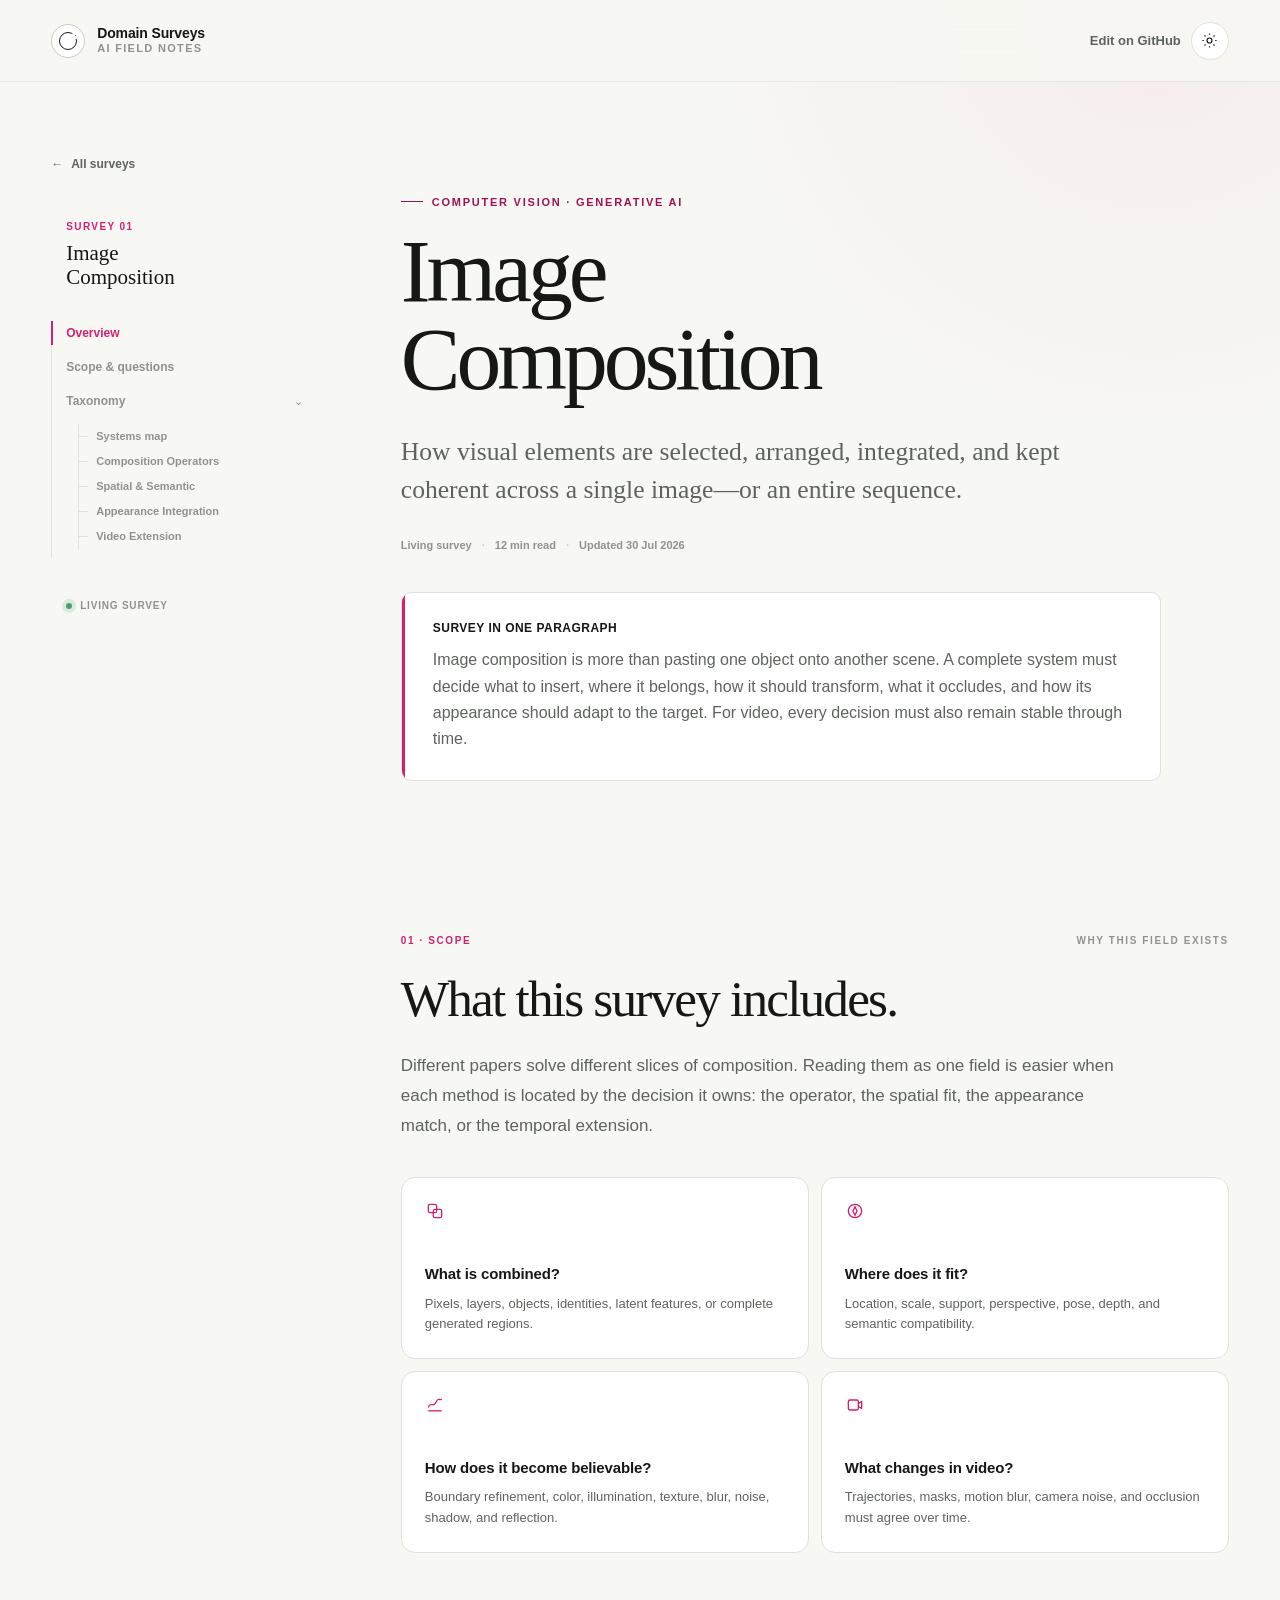
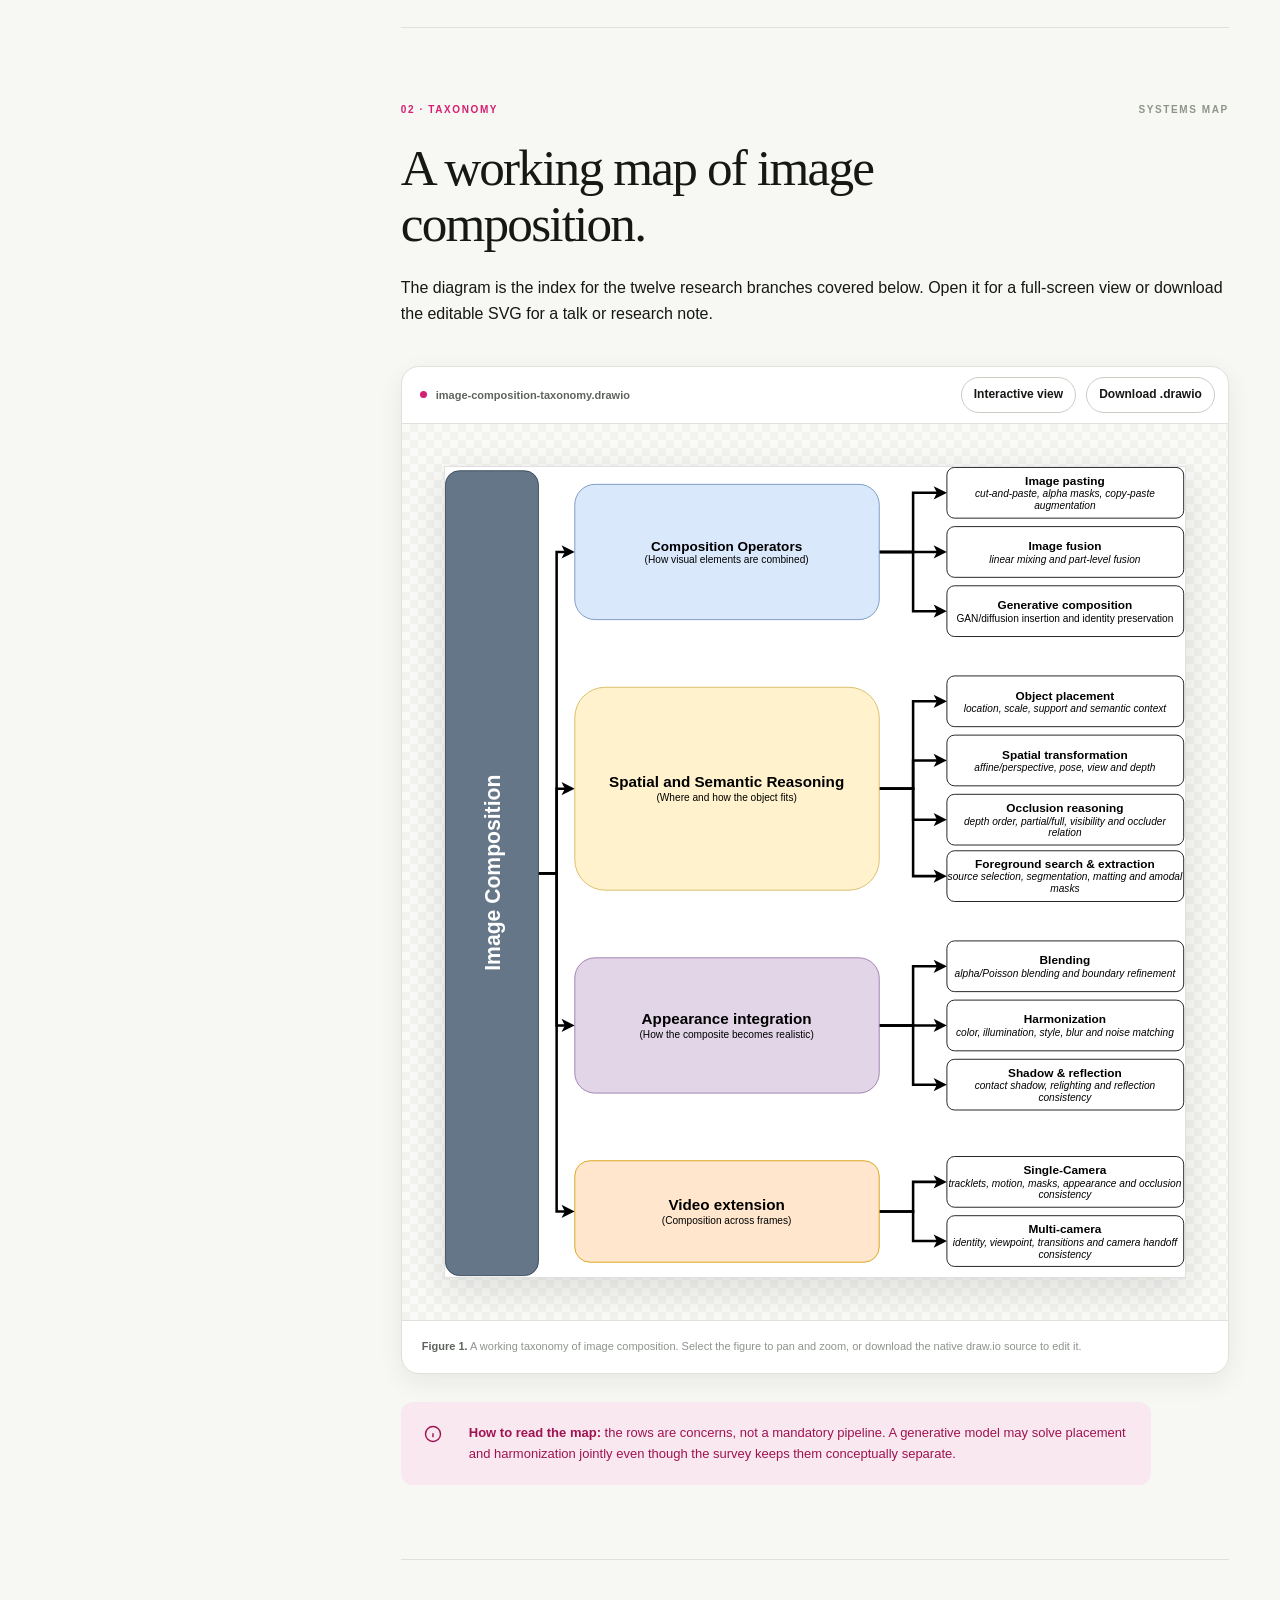
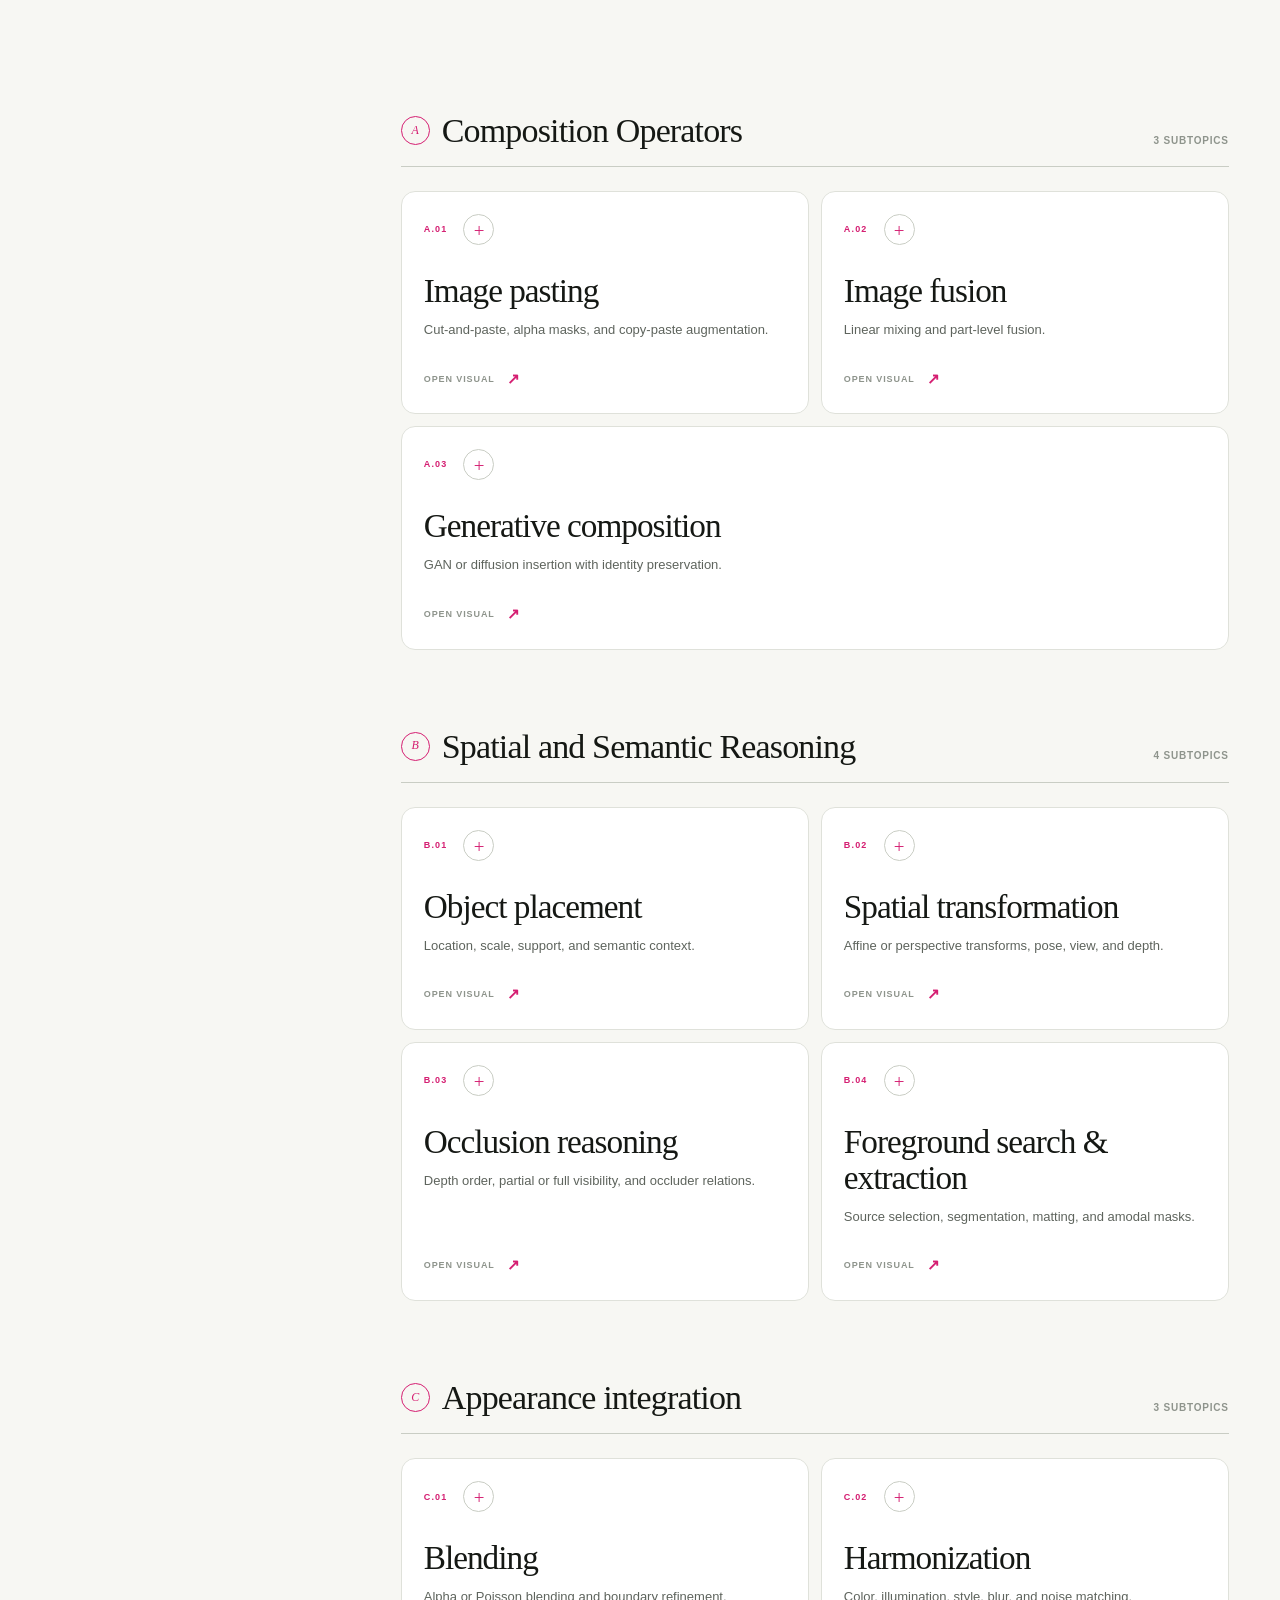
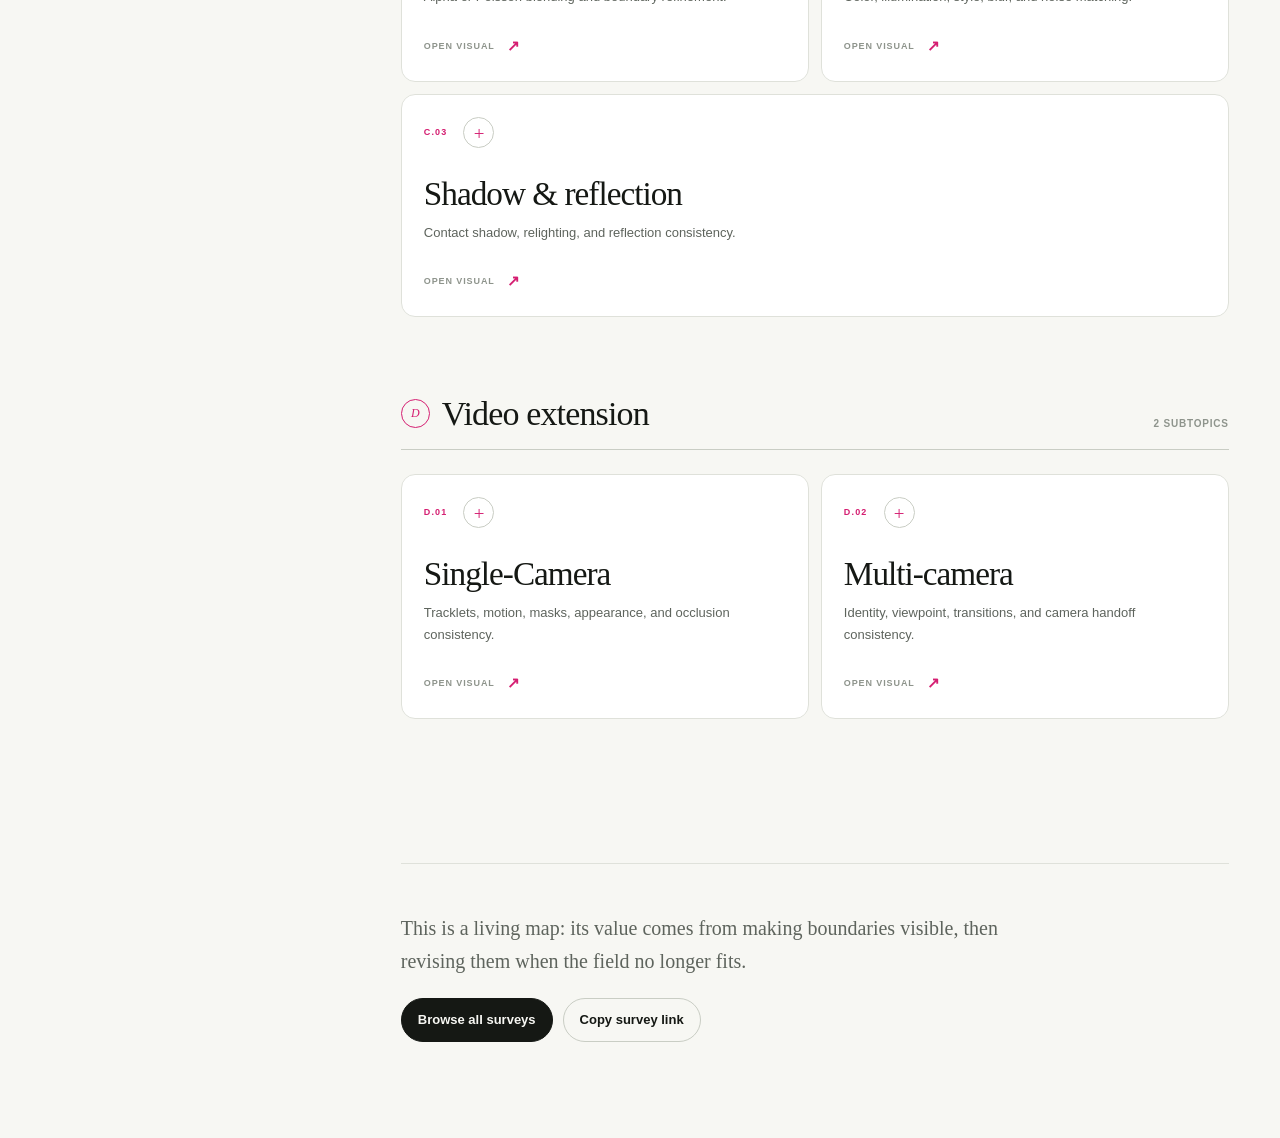
==== commit b8839191: "Add interactive draw.io diagram viewer" ====
--- a/image-composition/index.html
+++ b/image-composition/index.html
@@ -10,7 +10,7 @@
     <meta name="theme-color" content="#f7f7f3" />
     <title>Image Composition — Domain Surveys</title>
     <link rel="icon" href="../assets/favicon.svg" type="image/svg+xml" />
-    <link rel="stylesheet" href="../assets/styles.css?v=20260730-4" />
+    <link rel="stylesheet" href="../assets/styles.css?v=20260731-1" />
     <script>
       (() => {
         const saved = localStorage.getItem("domain-surveys-theme");
@@ -190,35 +190,37 @@
             <div class="media-toolbar">
               <div class="media-title">
                 <span aria-hidden="true"></span>
-                <span>image-composition-taxonomy.drawio.svg</span>
+                <span>image-composition-taxonomy.drawio</span>
               </div>
               <div class="media-actions">
                 <button
                   class="button secondary compact"
                   type="button"
-                  data-lightbox-trigger
-                  data-image-src="./assets/image-composition-taxonomy.drawio.svg"
-                  data-image-alt="Taxonomy of image composition research"
-                  data-image-title="Image composition taxonomy"
-                >
-                  Full screen
+                  data-visual-node
+                  data-node-index="Figure 1"
+                  data-node-title="Image composition taxonomy"
+                  data-node-description="A working systems map of image composition research."
+                  data-node-diagram="./assets/image-composition-taxonomy.drawio"
+                >
+                  Interactive view
                 </button>
                 <a
                   class="button secondary compact"
-                  href="./assets/image-composition-taxonomy.drawio.svg"
+                  href="./assets/image-composition-taxonomy.drawio"
                   download
-                  >Download SVG</a
+                  >Download .drawio</a
                 >
               </div>
             </div>
             <button
               class="media-canvas"
               type="button"
-              data-lightbox-trigger
-              data-image-src="./assets/image-composition-taxonomy.drawio.svg"
-              data-image-alt="Taxonomy of image composition research"
-              data-image-title="Image composition taxonomy"
-              aria-label="Open image composition taxonomy full screen"
+              data-visual-node
+              data-node-index="Figure 1"
+              data-node-title="Image composition taxonomy"
+              data-node-description="A working systems map of image composition research."
+              data-node-diagram="./assets/image-composition-taxonomy.drawio"
+              aria-label="Open the interactive image composition taxonomy"
             >
               <img
                 class="diagram-asset"
@@ -231,7 +233,7 @@
             </button>
             <figcaption>
               <strong>Figure 1.</strong> A working taxonomy of image composition. Select the figure
-              to zoom. The SVG contains its embedded draw.io source and remains editable.
+              to pan and zoom, or download the native draw.io source to edit it.
             </figcaption>
           </figure>
 
@@ -270,7 +272,7 @@
                 data-node-index="A.01"
                 data-node-title="Image pasting"
                 data-node-description="Cut-and-paste, alpha masks, and copy-paste augmentation."
-                data-node-image="./assets/image-pasting.png"
+                data-node-diagram="./assets/image-pasting.drawio"
               >
                 <span class="method-node-top">
                   <span class="method-index">A.01</span>
@@ -290,7 +292,7 @@
                 data-node-index="A.02"
                 data-node-title="Image fusion"
                 data-node-description="Linear mixing and part-level fusion."
-                data-node-image="./assets/image-fusion.png"
+                data-node-diagram="./assets/image-fusion.drawio"
               >
                 <span class="method-node-top">
                   <span class="method-index">A.02</span>
@@ -308,7 +310,7 @@
                 data-node-index="A.03"
                 data-node-title="Generative composition"
                 data-node-description="GAN or diffusion insertion with identity preservation."
-                data-node-image="./assets/generative-composition.png"
+                data-node-diagram="./assets/generative-composition.drawio"
               >
                 <span class="method-node-top">
                   <span class="method-index">A.03</span>
@@ -344,7 +346,7 @@
                 data-node-index="B.01"
                 data-node-title="Object placement"
                 data-node-description="Location, scale, support, and semantic context."
-                data-node-image="./assets/object-placement.png"
+                data-node-diagram="./assets/object-placement.drawio"
               >
                 <span class="method-node-top">
                   <span class="method-index">B.01</span>
@@ -364,7 +366,7 @@
                 data-node-index="B.02"
                 data-node-title="Spatial transformation"
                 data-node-description="Affine or perspective transforms, pose, view, and depth."
-                data-node-image="./assets/spatial-transformation.png"
+                data-node-diagram="./assets/spatial-transformation.drawio"
               >
                 <span class="method-node-top">
                   <span class="method-index">B.02</span>
@@ -384,7 +386,7 @@
                 data-node-index="B.03"
                 data-node-title="Occlusion reasoning"
                 data-node-description="Depth order, partial or full visibility, and occluder relations."
-                data-node-image="./assets/occlusion-reasoning.png"
+                data-node-diagram="./assets/occlusion-reasoning.drawio"
               >
                 <span class="method-node-top">
                   <span class="method-index">B.03</span>
@@ -404,7 +406,7 @@
                 data-node-index="B.04"
                 data-node-title="Foreground search &amp; extraction"
                 data-node-description="Source selection, segmentation, matting, and amodal masks."
-                data-node-image="./assets/foreground-extraction.png"
+                data-node-diagram="./assets/foreground-extraction.drawio"
               >
                 <span class="method-node-top">
                   <span class="method-index">B.04</span>
@@ -440,7 +442,7 @@
                 data-node-index="C.01"
                 data-node-title="Blending"
                 data-node-description="Alpha or Poisson blending and boundary refinement."
-                data-node-image="./assets/blending.png"
+                data-node-diagram="./assets/blending.drawio"
               >
                 <span class="method-node-top">
                   <span class="method-index">C.01</span>
@@ -460,7 +462,7 @@
                 data-node-index="C.02"
                 data-node-title="Harmonization"
                 data-node-description="Color, illumination, style, blur, and noise matching."
-                data-node-image="./assets/harmonization.png"
+                data-node-diagram="./assets/harmonization.drawio"
               >
                 <span class="method-node-top">
                   <span class="method-index">C.02</span>
@@ -480,7 +482,7 @@
                 data-node-index="C.03"
                 data-node-title="Shadow &amp; reflection"
                 data-node-description="Contact shadow, relighting, and reflection consistency."
-                data-node-image="./assets/shadow-reflection.png"
+                data-node-diagram="./assets/shadow-reflection.drawio"
               >
                 <span class="method-node-top">
                   <span class="method-index">C.03</span>
@@ -512,7 +514,7 @@
                 data-node-index="D.01"
                 data-node-title="Single-Camera"
                 data-node-description="Tracklets, motion, masks, appearance, and occlusion consistency."
-                data-node-image="./assets/single-camera.png"
+                data-node-diagram="./assets/single-camera.drawio"
               >
                 <span class="method-node-top">
                   <span class="method-index">D.01</span>
@@ -532,7 +534,7 @@
                 data-node-index="D.02"
                 data-node-title="Multi-camera"
                 data-node-description="Identity, viewpoint, transitions, and camera handoff consistency."
-                data-node-image="./assets/multi-camera.png"
+                data-node-diagram="./assets/multi-camera.drawio"
               >
                 <span class="method-node-top">
                   <span class="method-index">D.02</span>
@@ -587,11 +589,38 @@
       <div class="node-dialog-body">
         <div class="node-dialog-viewer">
           <div class="node-dialog-canvas">
-            <img data-node-dialog-image src="" alt="" hidden />
-            <div class="node-dialog-placeholder" data-node-dialog-placeholder>
+            <div
+              class="node-dialog-diagram"
+              data-node-dialog-diagram
+              aria-label="Interactive draw.io diagram"
+              hidden
+            ></div>
+            <div
+              class="node-dialog-controls"
+              data-node-dialog-controls
+              role="group"
+              aria-label="Diagram zoom controls"
+              hidden
+            >
+              <button type="button" data-node-dialog-zoom-out aria-label="Zoom out">−</button>
+              <button type="button" data-node-dialog-fit>Fit</button>
+              <button type="button" data-node-dialog-zoom-in aria-label="Zoom in">+</button>
+            </div>
+            <div
+              class="node-dialog-placeholder"
+              data-node-dialog-placeholder
+              role="status"
+              aria-live="polite"
+            >
               <span class="placeholder-mark" aria-hidden="true">+</span>
-              <strong>No image added yet</strong>
-            </div>
+              <strong data-node-dialog-placeholder-title>No diagram added yet</strong>
+              <span data-node-dialog-placeholder-detail
+                >Add the draw.io file shown in the details.</span
+              >
+            </div>
+            <p class="node-dialog-gesture" data-node-dialog-gesture hidden>
+              Drag to pan · Use the viewer controls to zoom
+            </p>
           </div>
         </div>
         <aside class="node-dialog-panel">
@@ -611,8 +640,8 @@
             <h2 id="node-dialog-title" data-node-dialog-title>Visual node</h2>
             <p class="node-dialog-description" data-node-dialog-description></p>
             <div class="node-dialog-asset">
-              <span>Image asset</span>
-              <code data-node-dialog-file>assets/node.png</code>
+              <span>Draw.io asset</span>
+              <code data-node-dialog-file>assets/node.drawio</code>
             </div>
           </div>
           <p class="node-dialog-hint">Click outside or press Esc to close.</p>
@@ -620,6 +649,7 @@
       </div>
     </dialog>
 
-    <script src="../assets/site.js?v=20260730-3"></script>
+    <script src="https://viewer.diagrams.net/js/viewer-static.min.js"></script>
+    <script src="../assets/site.js?v=20260731-1"></script>
   </body>
 </html>
--- a/assets/styles.css
+++ b/assets/styles.css
@@ -1728,40 +1728,48 @@
 }
 
 .node-dialog-canvas {
-  --node-canvas-padding: clamp(20px, 4vw, 64px);
-  display: grid;
+  position: relative;
   width: 100%;
   height: 100%;
-  place-items: center;
-  padding: var(--node-canvas-padding);
   overflow: hidden;
-}
-
-.node-dialog-canvas img {
-  width: auto;
-  max-width: 100%;
-  max-height: calc(
-    min(94vh, 960px) - var(--node-canvas-padding) - var(--node-canvas-padding)
-  );
-  object-fit: contain;
-  box-shadow: 0 18px 60px rgba(0, 0, 0, 0.42);
+  background: #080908;
+}
+
+.node-dialog-diagram {
+  width: 100%;
+  height: 100%;
+  overflow: hidden;
+  background: #fff;
+  color-scheme: only light;
+  isolation: isolate;
 }
 
 .node-dialog-placeholder {
-  display: grid;
-  place-items: center;
+  position: absolute;
+  inset: 0;
+  display: grid;
+  grid-template-rows: auto auto auto;
+  place-content: center;
+  justify-items: center;
+  padding: 28px;
   color: #858a82;
   text-align: center;
 }
 
 .node-dialog-placeholder[hidden],
-.node-dialog-canvas img[hidden] {
+.node-dialog-diagram[hidden],
+.node-dialog-controls[hidden],
+.node-dialog-gesture[hidden] {
   display: none;
 }
 
 .node-dialog-placeholder .placeholder-mark {
-  margin-bottom: 16px;
+  margin-bottom: 8px;
   border-color: #4c514a;
+}
+
+.node-dialog-placeholder.is-loading .placeholder-mark {
+  animation: node-dialog-loading 1s linear infinite;
 }
 
 .node-dialog-placeholder strong {
@@ -1769,6 +1777,85 @@
   font-size: 12px;
   letter-spacing: 0.08em;
   text-transform: uppercase;
+}
+
+.node-dialog-placeholder strong + span {
+  max-width: 360px;
+  margin-top: 8px;
+  color: #777d75;
+  font-size: 11px;
+  line-height: 1.55;
+}
+
+.node-dialog-controls {
+  position: absolute;
+  z-index: 5;
+  top: 16px;
+  left: 16px;
+  display: flex;
+  overflow: hidden;
+  border: 1px solid rgba(20, 23, 19, 0.16);
+  border-radius: 999px;
+  background: rgba(255, 255, 255, 0.9);
+  box-shadow: 0 6px 20px rgba(0, 0, 0, 0.14);
+  color: #20231f;
+  backdrop-filter: blur(8px);
+}
+
+.node-dialog-controls button {
+  min-width: 38px;
+  height: 36px;
+  padding: 0 11px;
+  border: 0;
+  border-right: 1px solid rgba(20, 23, 19, 0.12);
+  background: transparent;
+  color: inherit;
+  cursor: pointer;
+  font-size: 15px;
+  font-weight: 700;
+  line-height: 1;
+}
+
+.node-dialog-controls button:last-child {
+  border-right: 0;
+}
+
+.node-dialog-controls button:hover,
+.node-dialog-controls button:focus-visible {
+  background: rgba(213, 31, 114, 0.1);
+  color: #b0175f;
+  outline: 0;
+}
+
+.node-dialog-controls button[data-node-dialog-fit] {
+  min-width: 50px;
+  font-size: 10px;
+  letter-spacing: 0.06em;
+  text-transform: uppercase;
+}
+
+.node-dialog-gesture {
+  position: absolute;
+  z-index: 4;
+  bottom: 16px;
+  left: 50%;
+  margin: 0;
+  padding: 7px 11px;
+  transform: translateX(-50%);
+  border: 1px solid rgba(255, 255, 255, 0.16);
+  border-radius: 999px;
+  background: rgba(13, 15, 13, 0.78);
+  color: rgba(255, 255, 255, 0.74);
+  font-size: 10px;
+  line-height: 1.2;
+  pointer-events: none;
+  white-space: nowrap;
+}
+
+@keyframes node-dialog-loading {
+  to {
+    transform: rotate(1turn);
+  }
 }
 
 .node-dialog-panel {
@@ -2177,14 +2264,6 @@
     grid-template-columns: 1fr;
   }
 
-  .node-dialog-canvas {
-    --node-canvas-padding: 20px;
-  }
-
-  .node-dialog-canvas img {
-    max-height: calc(58vh - var(--node-canvas-padding) - var(--node-canvas-padding));
-  }
-
   .node-dialog-panel {
     border-top: 1px solid var(--line);
     border-left: 0;
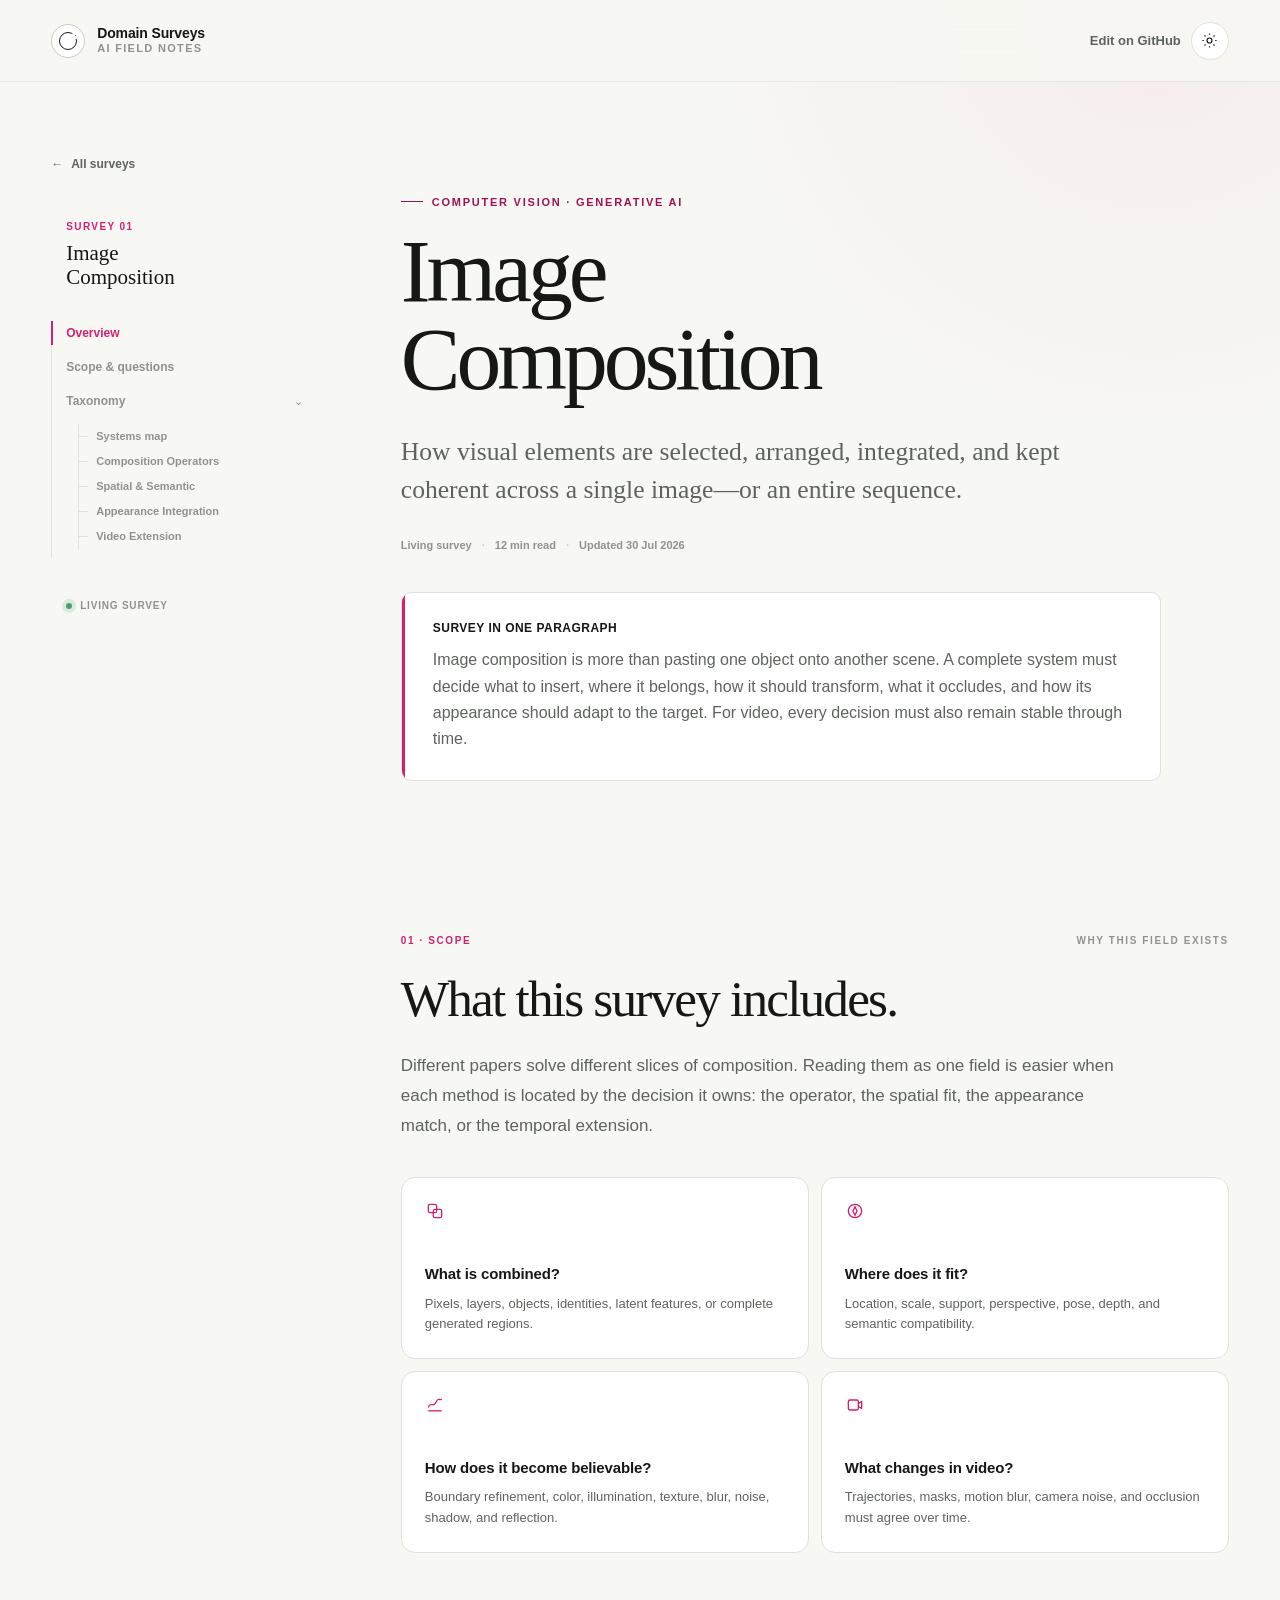
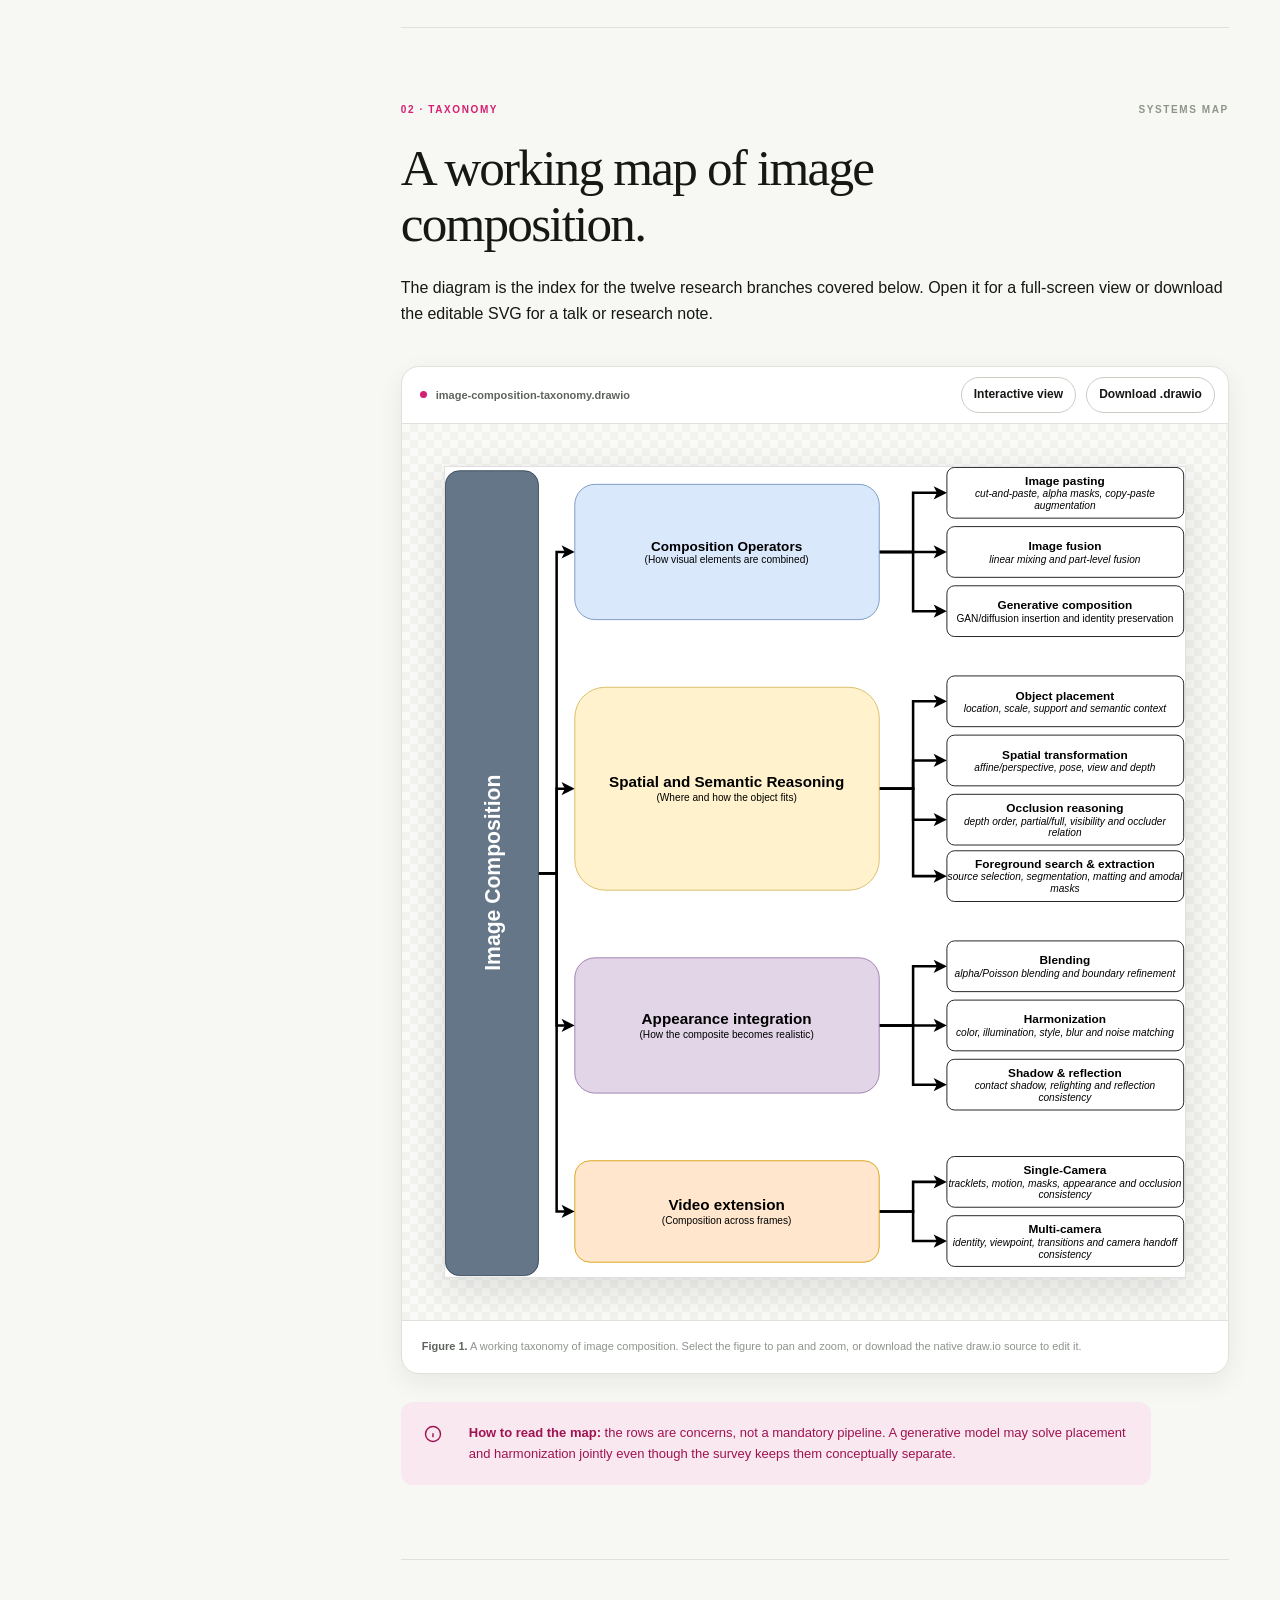
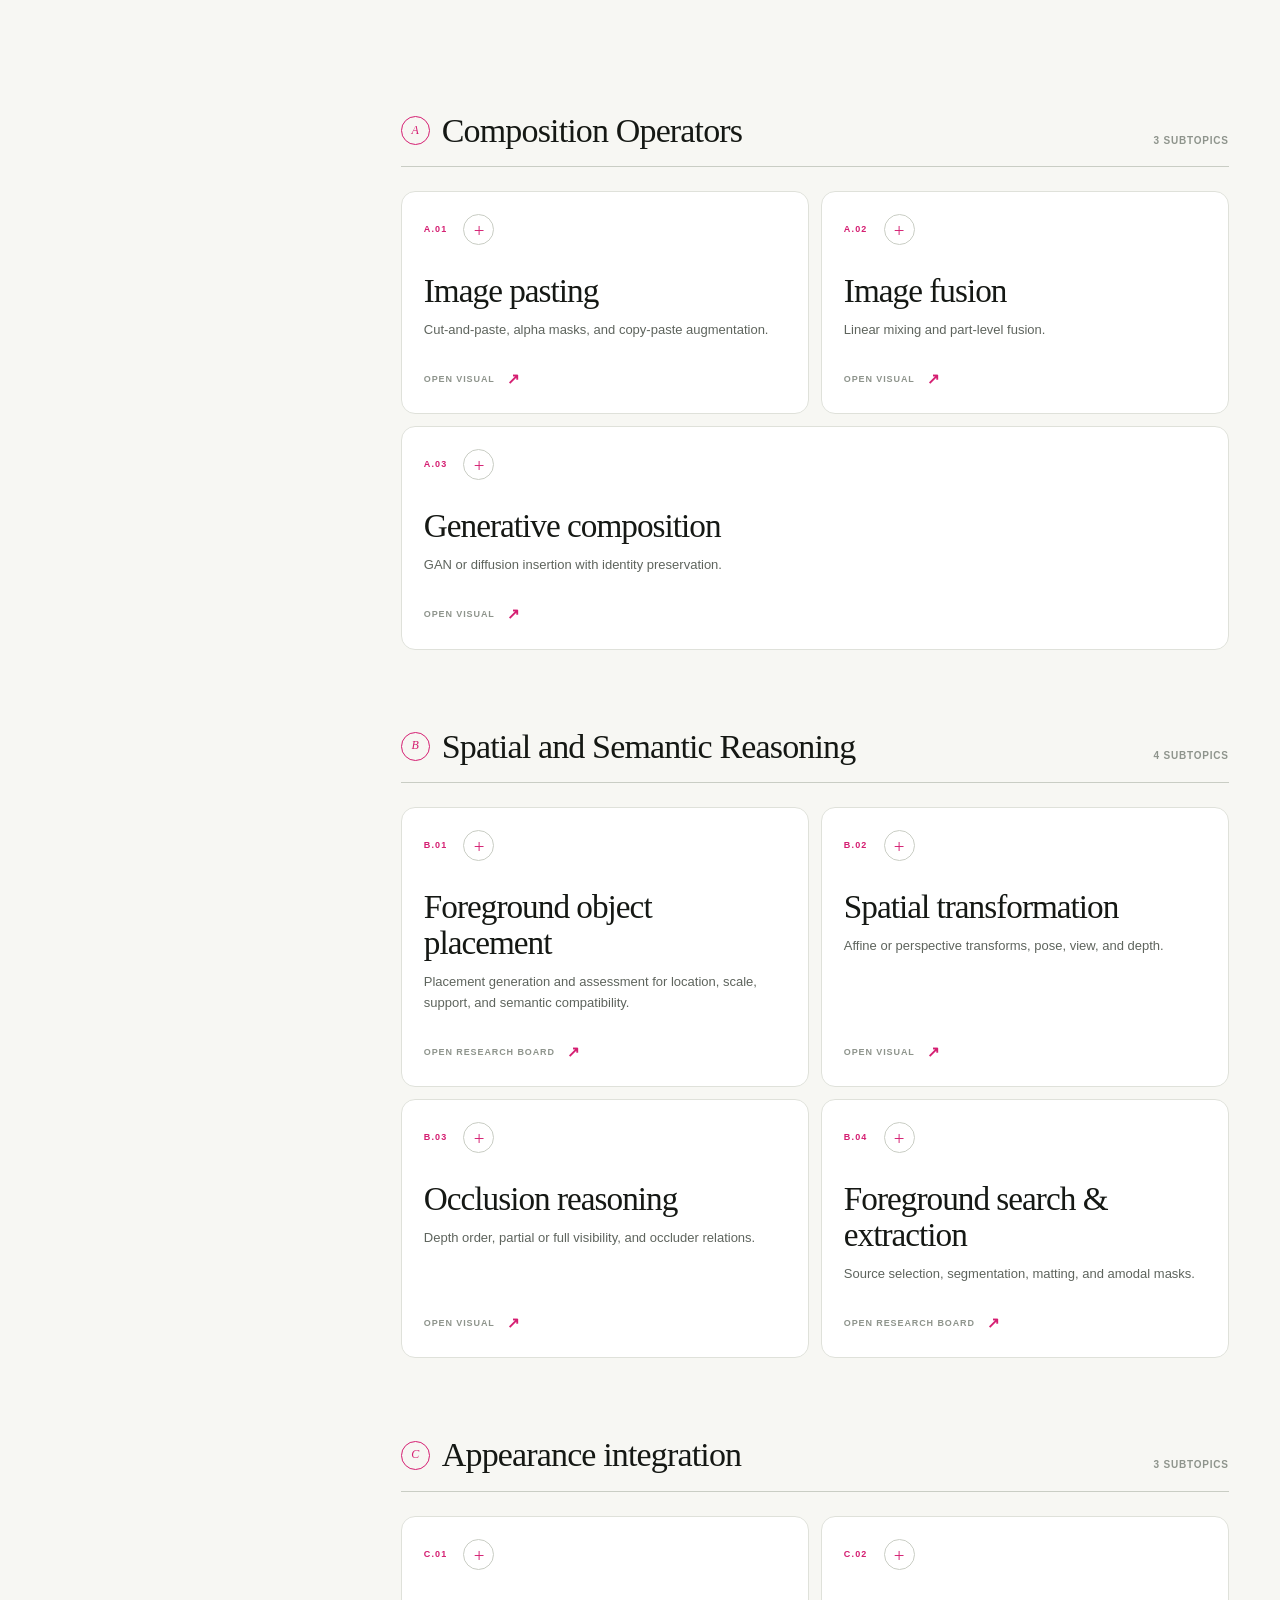
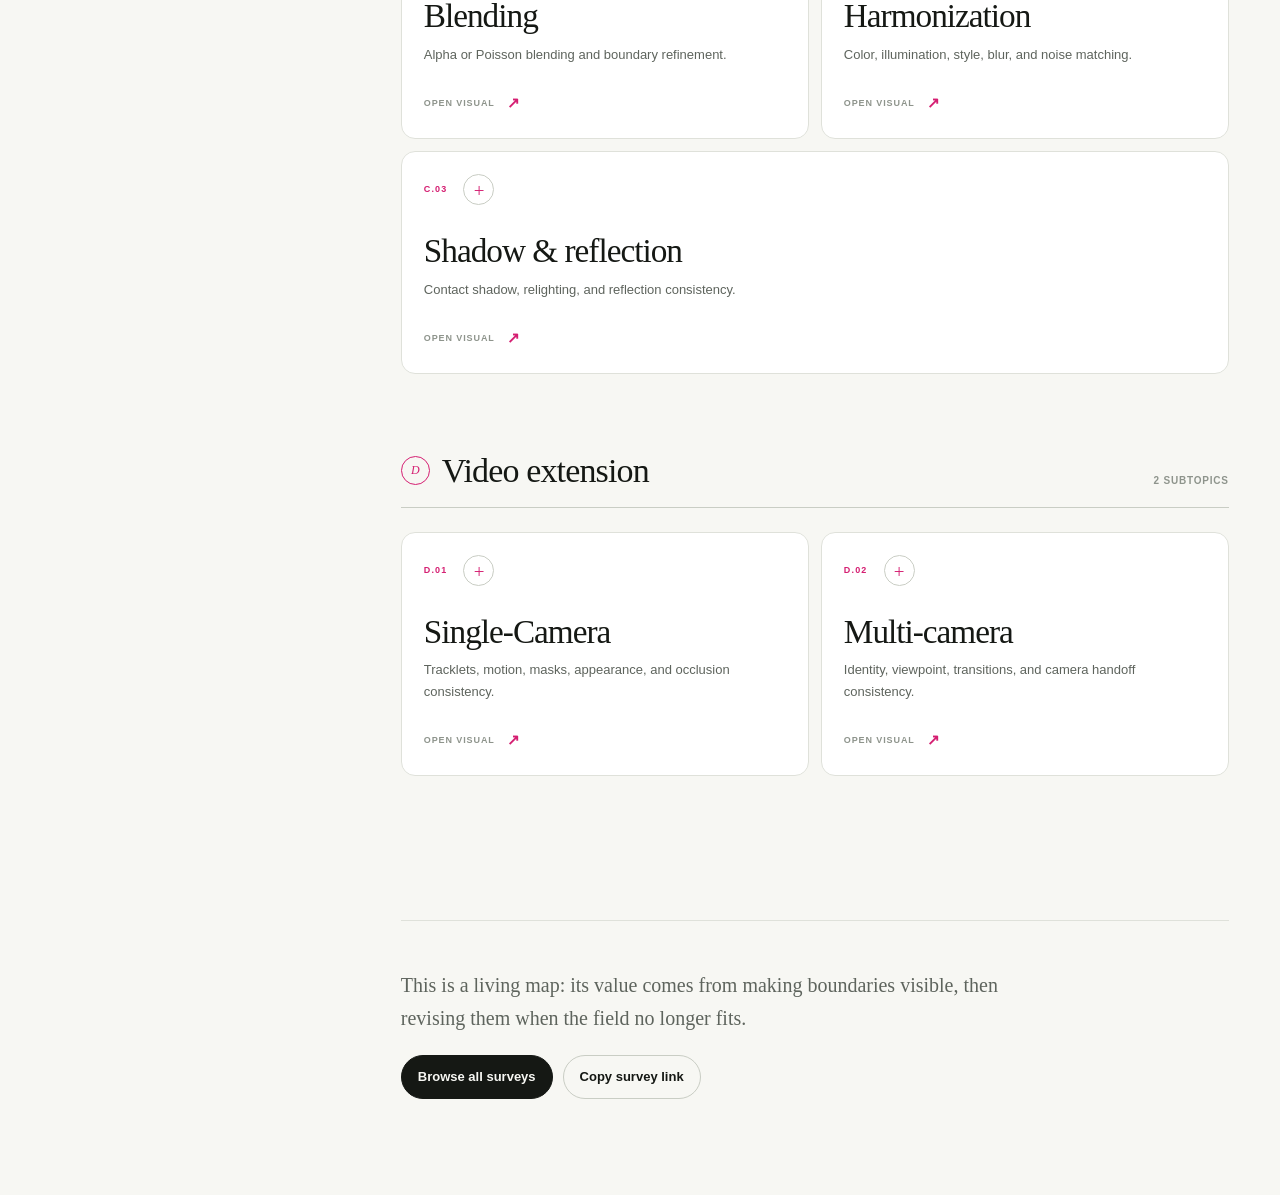
==== commit 49cc26ab: "Add draggable multi-image research boards" ====
--- a/image-composition/index.html
+++ b/image-composition/index.html
@@ -10,7 +10,7 @@
     <meta name="theme-color" content="#f7f7f3" />
     <title>Image Composition — Domain Surveys</title>
     <link rel="icon" href="../assets/favicon.svg" type="image/svg+xml" />
-    <link rel="stylesheet" href="../assets/styles.css?v=20260731-1" />
+    <link rel="stylesheet" href="../assets/styles.css?v=20260731-3" />
     <script>
       (() => {
         const saved = localStorage.getItem("domain-surveys-theme");
@@ -344,19 +344,28 @@
                 type="button"
                 data-visual-node
                 data-node-index="B.01"
-                data-node-title="Object placement"
-                data-node-description="Location, scale, support, and semantic context."
-                data-node-diagram="./assets/object-placement.drawio"
+                data-node-title="Foreground object placement"
+                data-node-description="Generate or assess plausible foreground locations and scales from geometric, support, and semantic compatibility with the background."
               >
                 <span class="method-node-top">
                   <span class="method-index">B.01</span>
                   <span class="method-node-icon" aria-hidden="true">+</span>
                 </span>
-                <span class="method-node-title">Object placement</span>
-                <span class="method-node-description"
-                  >Location, scale, support, and semantic context.</span
-                >
-                <span class="method-node-action">Open visual <span aria-hidden="true">↗</span></span>
+                <span class="method-node-title">Foreground object placement</span>
+                <span class="method-node-description"
+                  >Placement generation and assessment for location, scale, support, and semantic
+                  compatibility.</span
+                >
+                <span class="method-node-action"
+                  >Open research board <span aria-hidden="true">↗</span></span
+                >
+                <span
+                  hidden
+                  data-node-image-item
+                  data-image-src="./assets/foreground-object-placement.png"
+                  data-image-label="Object placement · Generation and assessment"
+                  data-image-alt="Five examples comparing TERSE, PlaceNet, SOPA, and FOPA foreground object placement results from the same background and segmented foreground inputs."
+                ></span>
               </button>
               <button
                 class="method-node"
@@ -406,7 +415,6 @@
                 data-node-index="B.04"
                 data-node-title="Foreground search &amp; extraction"
                 data-node-description="Source selection, segmentation, matting, and amodal masks."
-                data-node-diagram="./assets/foreground-extraction.drawio"
               >
                 <span class="method-node-top">
                   <span class="method-index">B.04</span>
@@ -416,7 +424,16 @@
                 <span class="method-node-description"
                   >Source selection, segmentation, matting, and amodal masks.</span
                 >
-                <span class="method-node-action">Open visual <span aria-hidden="true">↗</span></span>
+                <span class="method-node-action"
+                  >Open research board <span aria-hidden="true">↗</span></span
+                >
+                <span
+                  hidden
+                  data-node-image-item
+                  data-image-src="./assets/background-matting.png"
+                  data-image-label="Matting · Background-guided alpha matting"
+                  data-image-alt="A background matting pipeline using images captured with and without the subject to predict an alpha matte and place the extracted person into a new background."
+                ></span>
               </button>
             </div>
           </section>
@@ -596,6 +613,14 @@
               hidden
             ></div>
             <div
+              class="node-dialog-image-viewport"
+              data-node-dialog-image-viewport
+              aria-label="Draggable research image board"
+              hidden
+            >
+              <div class="node-dialog-image-stage" data-node-dialog-image-stage></div>
+            </div>
+            <div
               class="node-dialog-controls"
               data-node-dialog-controls
               role="group"
@@ -640,7 +665,7 @@
             <h2 id="node-dialog-title" data-node-dialog-title>Visual node</h2>
             <p class="node-dialog-description" data-node-dialog-description></p>
             <div class="node-dialog-asset">
-              <span>Draw.io asset</span>
+              <span data-node-dialog-asset-label>Draw.io asset</span>
               <code data-node-dialog-file>assets/node.drawio</code>
             </div>
           </div>
@@ -650,6 +675,6 @@
     </dialog>
 
     <script src="https://viewer.diagrams.net/js/viewer-static.min.js"></script>
-    <script src="../assets/site.js?v=20260731-1"></script>
+    <script src="../assets/site.js?v=20260731-3"></script>
   </body>
 </html>
--- a/assets/styles.css
+++ b/assets/styles.css
@@ -1744,6 +1744,80 @@
   isolation: isolate;
 }
 
+.node-dialog-image-viewport {
+  position: relative;
+  width: 100%;
+  height: 100%;
+  overflow: hidden;
+  background: #080908;
+  cursor: grab;
+  touch-action: none;
+}
+
+.node-dialog-image-viewport.is-dragging {
+  cursor: grabbing;
+}
+
+.node-dialog-image-stage {
+  --node-image-columns: 1;
+
+  position: absolute;
+  top: 0;
+  left: 0;
+  display: grid;
+  width: max-content;
+  grid-template-columns: repeat(var(--node-image-columns), max-content);
+  gap: 24px;
+  padding: 40px;
+  transform-origin: 0 0;
+  user-select: none;
+  will-change: transform;
+}
+
+.node-dialog-image-card {
+  width: var(--node-image-card-width, 720px);
+  margin: 0;
+  overflow: hidden;
+  border: 1px solid rgba(255, 255, 255, 0.16);
+  border-radius: 12px;
+  background: #f8f8f5;
+  box-shadow: 0 14px 46px rgba(0, 0, 0, 0.42);
+  color: #20231f;
+}
+
+.node-dialog-image-card img {
+  display: block;
+  width: 100%;
+  height: auto;
+  border-bottom: 1px solid rgba(20, 23, 19, 0.12);
+  pointer-events: none;
+}
+
+.node-dialog-image-card figcaption {
+  padding: 13px 16px 14px;
+  background: #f8f8f5;
+}
+
+.node-dialog-image-card figcaption span {
+  display: block;
+  color: #4f554d;
+  font-size: 10px;
+  font-weight: 800;
+  letter-spacing: 0.08em;
+  line-height: 1.45;
+  text-transform: uppercase;
+}
+
+.node-dialog-image-card.has-error {
+  display: grid;
+  min-height: 180px;
+  place-items: center;
+}
+
+.node-dialog-image-card.has-error figcaption {
+  text-align: center;
+}
+
 .node-dialog-placeholder {
   position: absolute;
   inset: 0;
@@ -1758,6 +1832,7 @@
 
 .node-dialog-placeholder[hidden],
 .node-dialog-diagram[hidden],
+.node-dialog-image-viewport[hidden],
 .node-dialog-controls[hidden],
 .node-dialog-gesture[hidden] {
   display: none;
@@ -1959,6 +2034,7 @@
 }
 
 .node-dialog-asset code {
+  white-space: pre-wrap;
   overflow-wrap: anywhere;
   color: var(--accent);
   font-family: ui-monospace, SFMono-Regular, Menlo, Consolas, monospace;
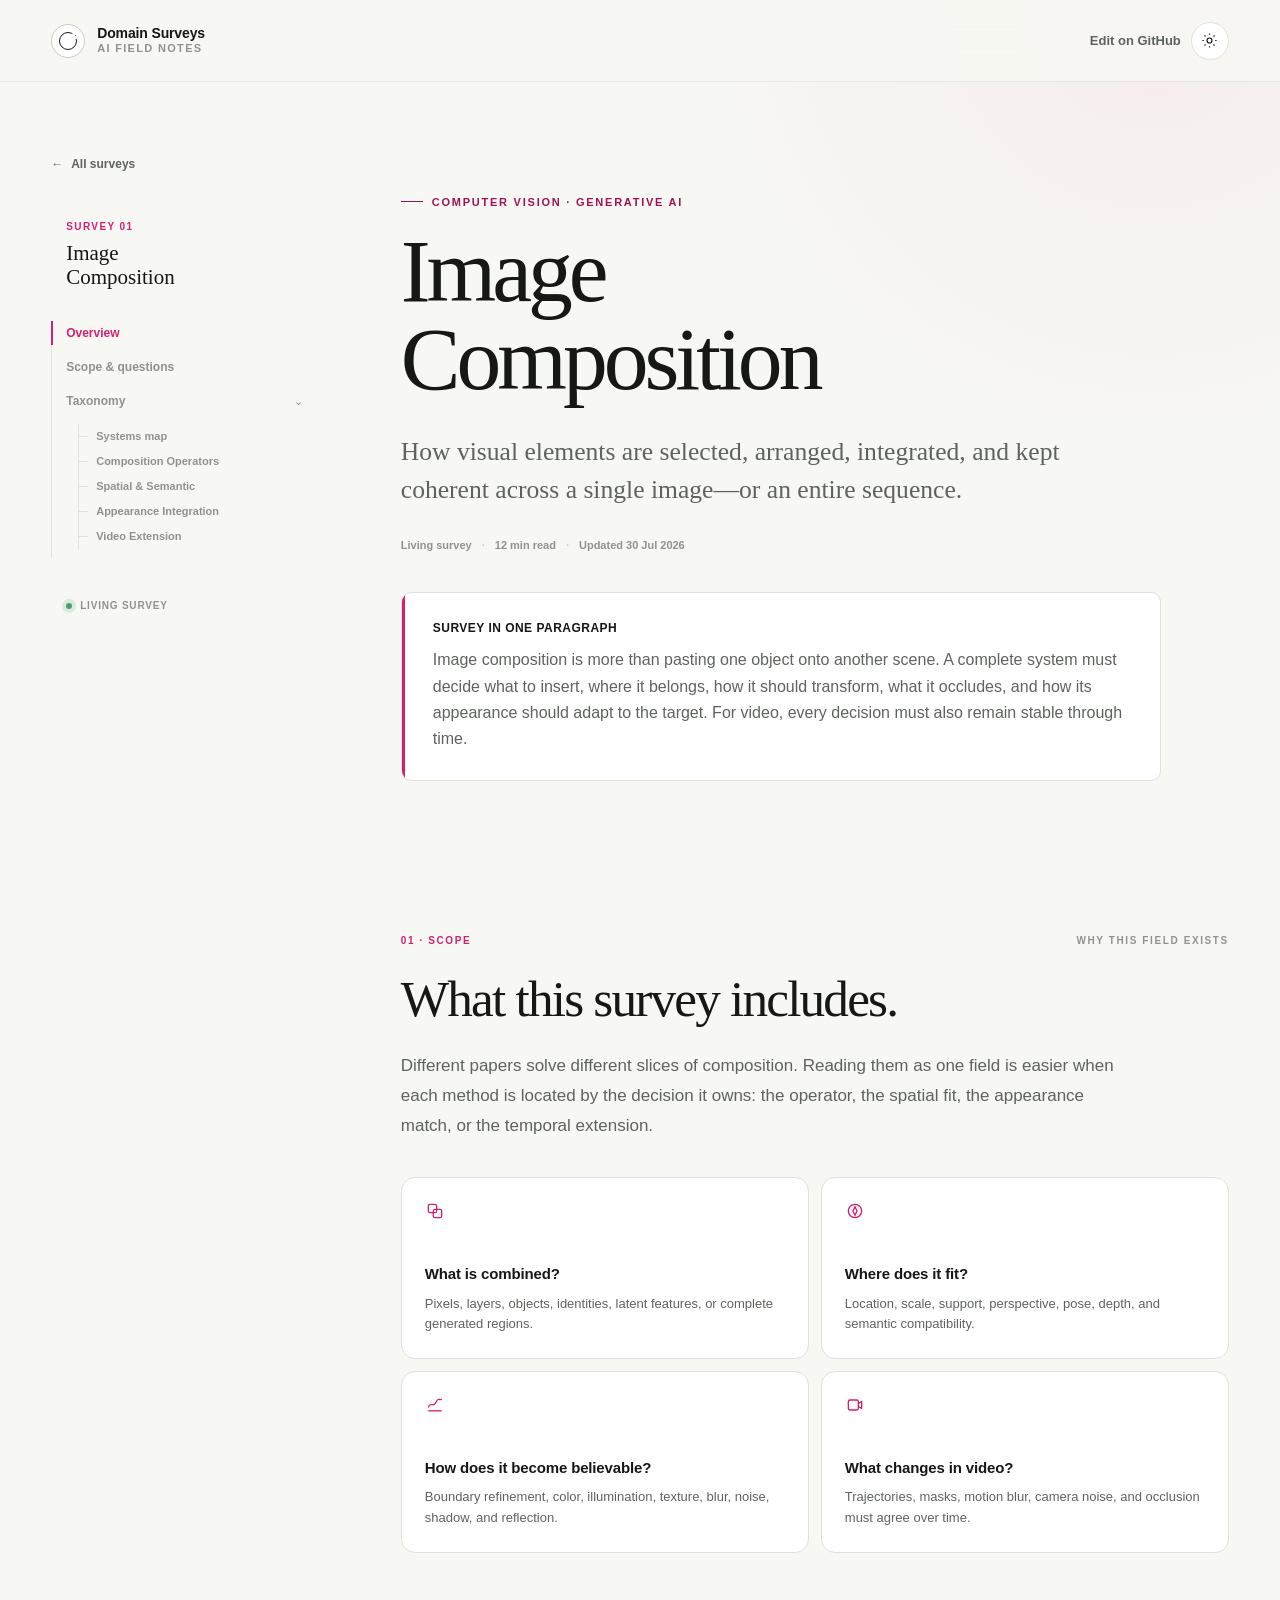
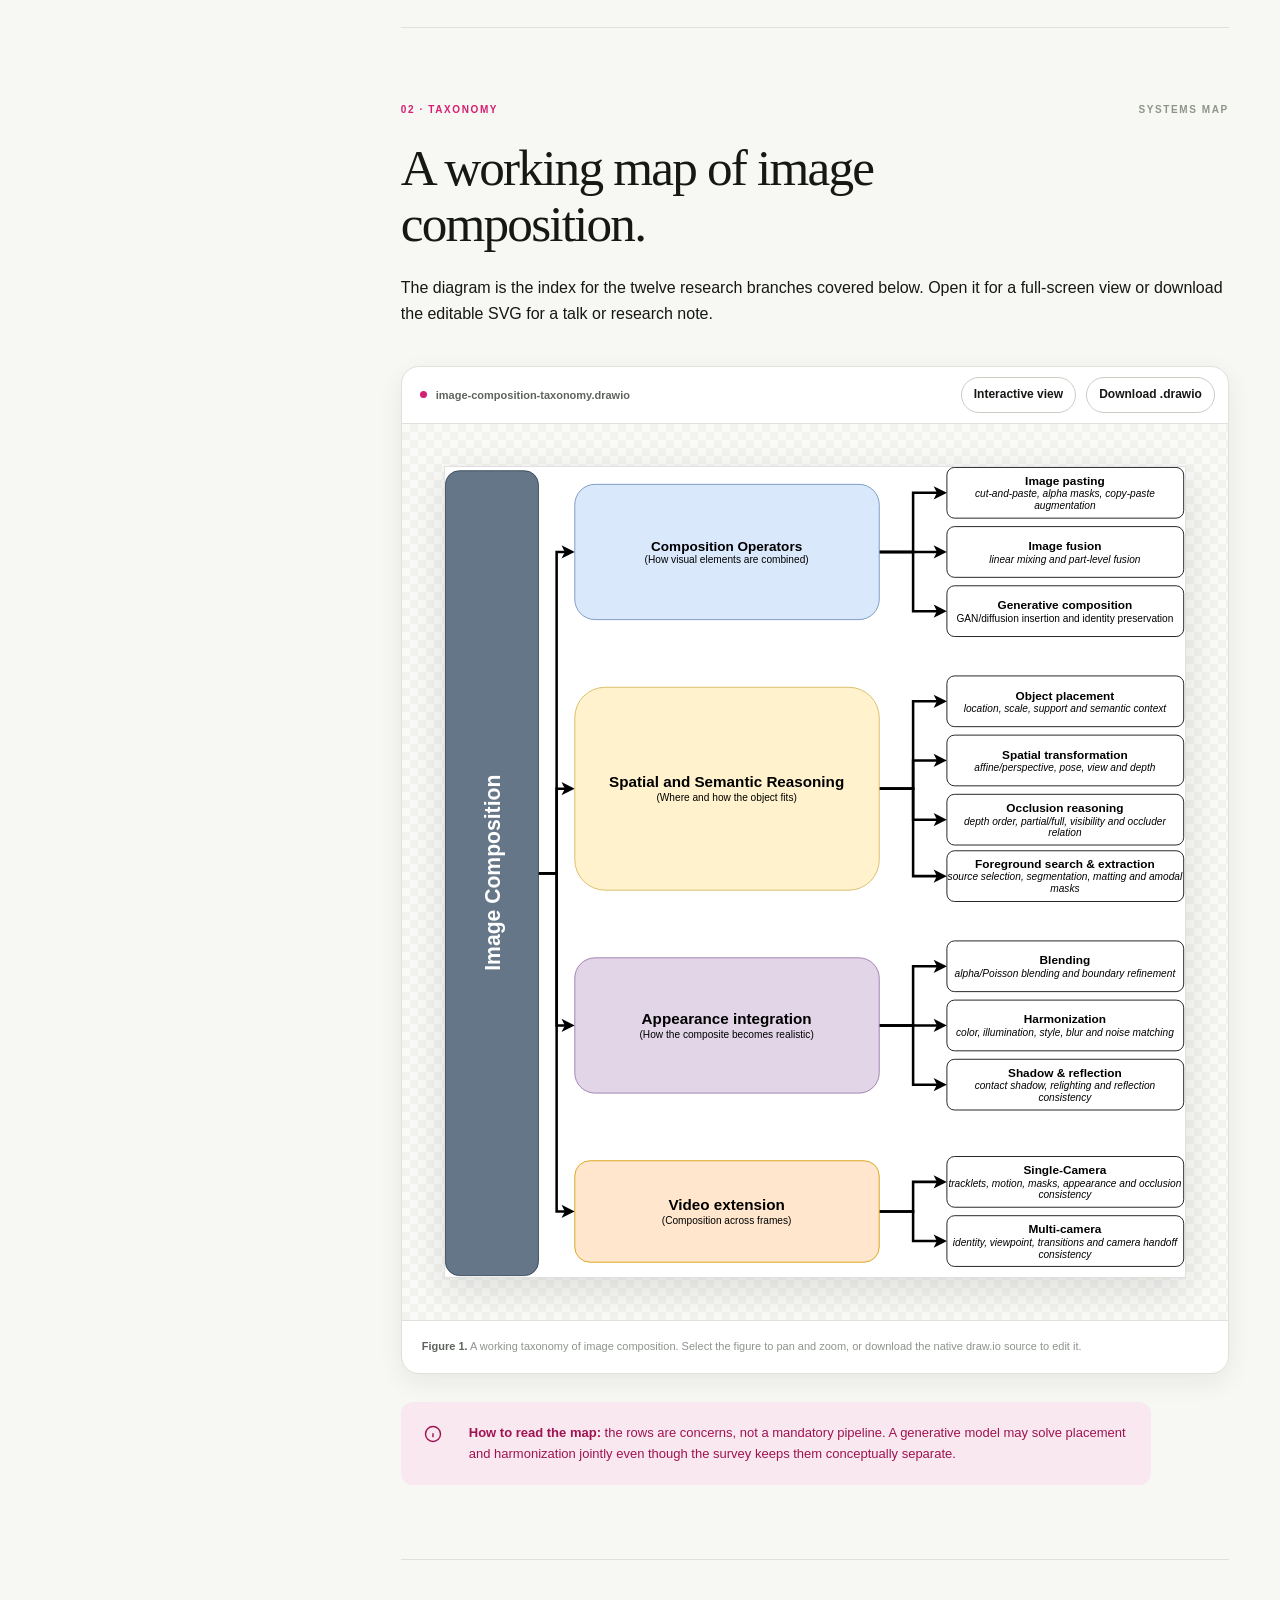
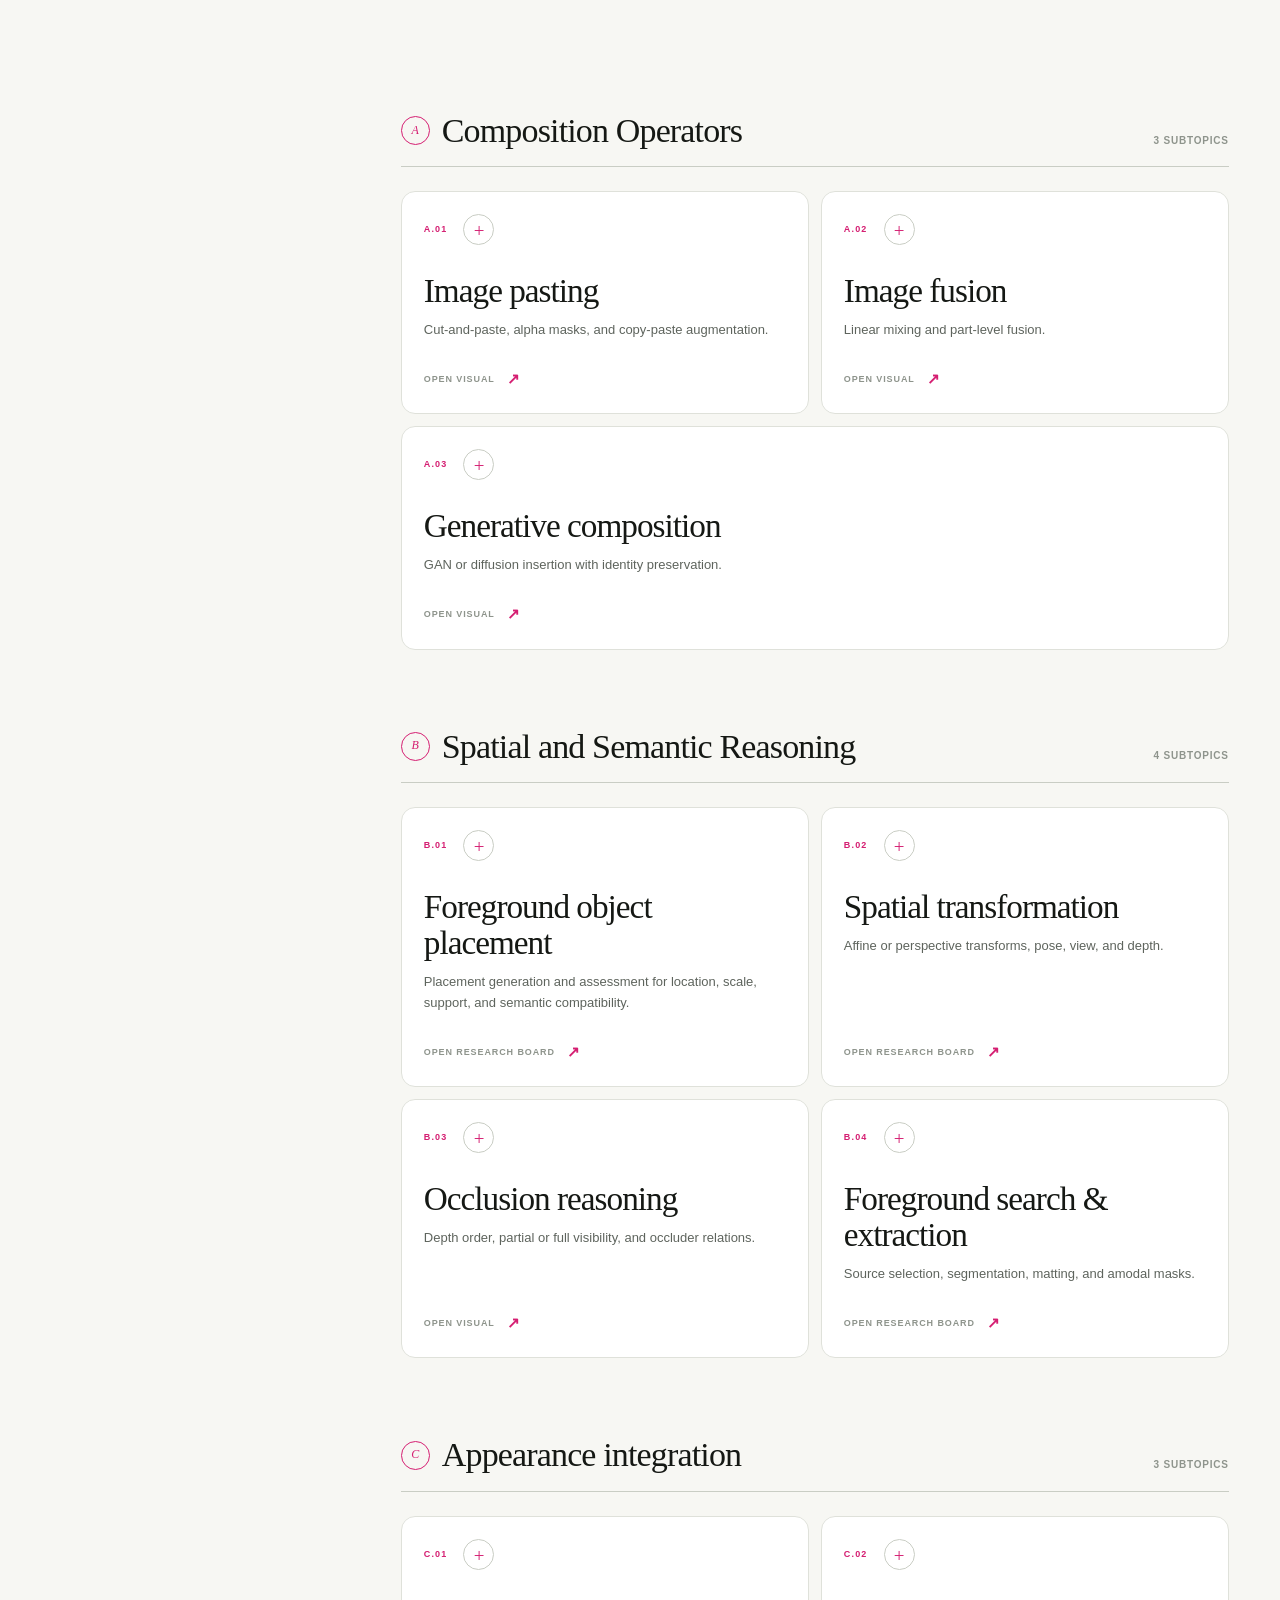
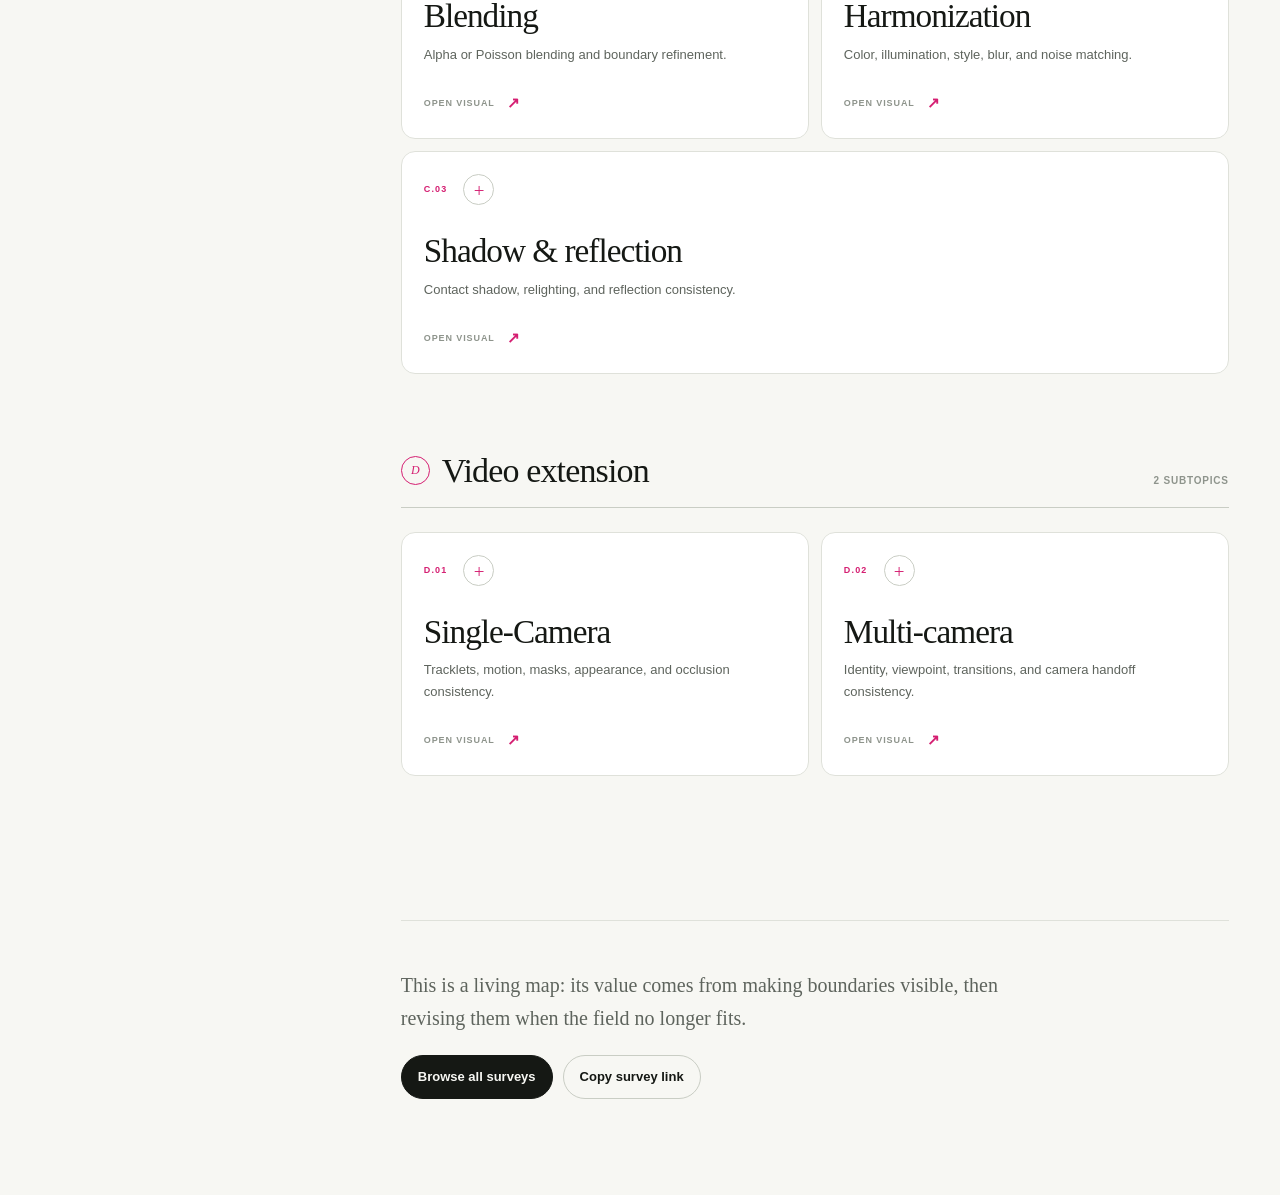
==== commit ffa4d4dd: "Add ST-GAN spatial transformation examples" ====
--- a/image-composition/index.html
+++ b/image-composition/index.html
@@ -375,7 +375,6 @@
                 data-node-index="B.02"
                 data-node-title="Spatial transformation"
                 data-node-description="Affine or perspective transforms, pose, view, and depth."
-                data-node-diagram="./assets/spatial-transformation.drawio"
               >
                 <span class="method-node-top">
                   <span class="method-index">B.02</span>
@@ -385,7 +384,23 @@
                 <span class="method-node-description"
                   >Affine or perspective transforms, pose, view, and depth.</span
                 >
-                <span class="method-node-action">Open visual <span aria-hidden="true">↗</span></span>
+                <span class="method-node-action"
+                  >Open research board <span aria-hidden="true">↗</span></span
+                >
+                <span
+                  hidden
+                  data-node-image-item
+                  data-image-src="./assets/st-gan-spatial-transformation.png"
+                  data-image-label="Geometric alignment · Iterative foreground warping"
+                  data-image-alt="ST-GAN glasses compositing results showing an initial composite followed by five iterative geometric updates, plus successful and failed foreground alignment examples."
+                ></span>
+                <span
+                  hidden
+                  data-node-image-item
+                  data-image-src="./assets/st-gan-furniture-transformation.png"
+                  data-image-label="Perspective alignment · High-resolution furniture compositing"
+                  data-image-alt="ST-GAN furniture compositing examples showing geometric corrections predicted at low resolution and transferred to high-resolution bedroom and living-room scenes."
+                ></span>
               </button>
               <button
                 class="method-node"
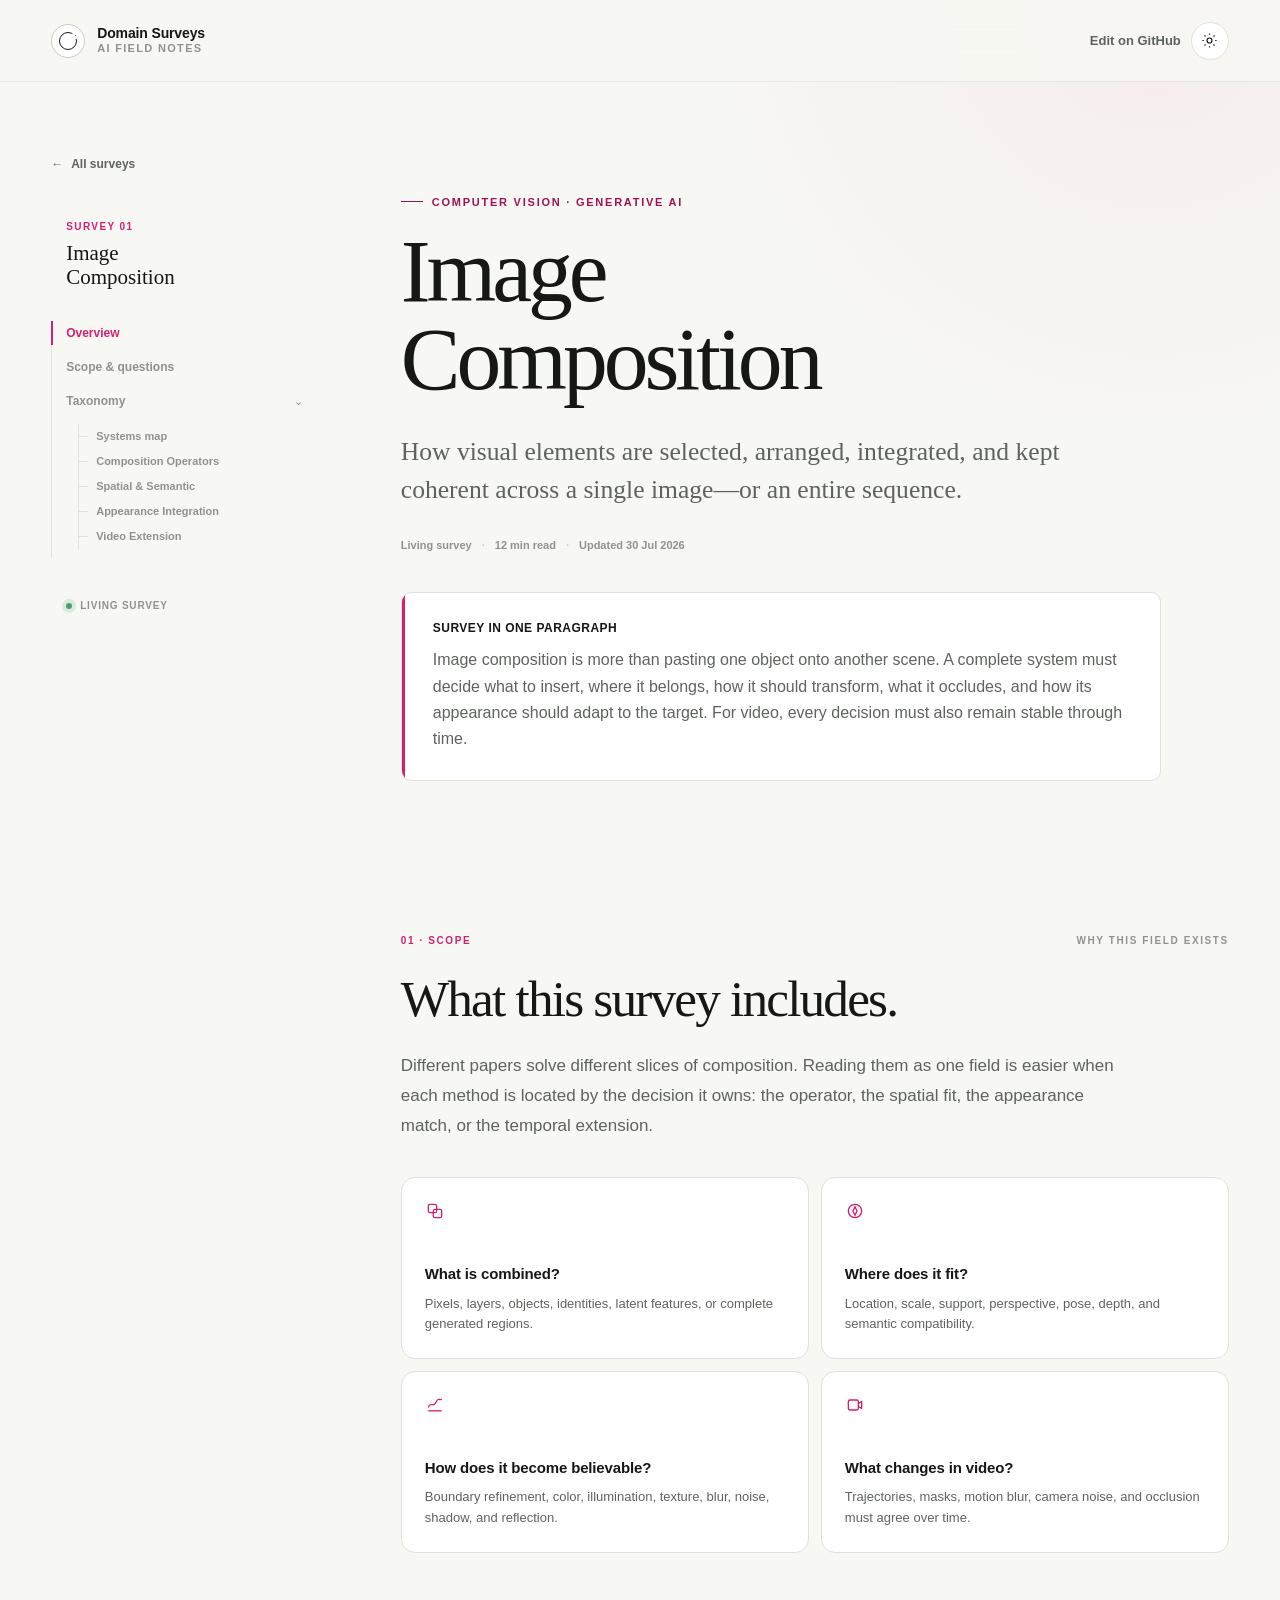
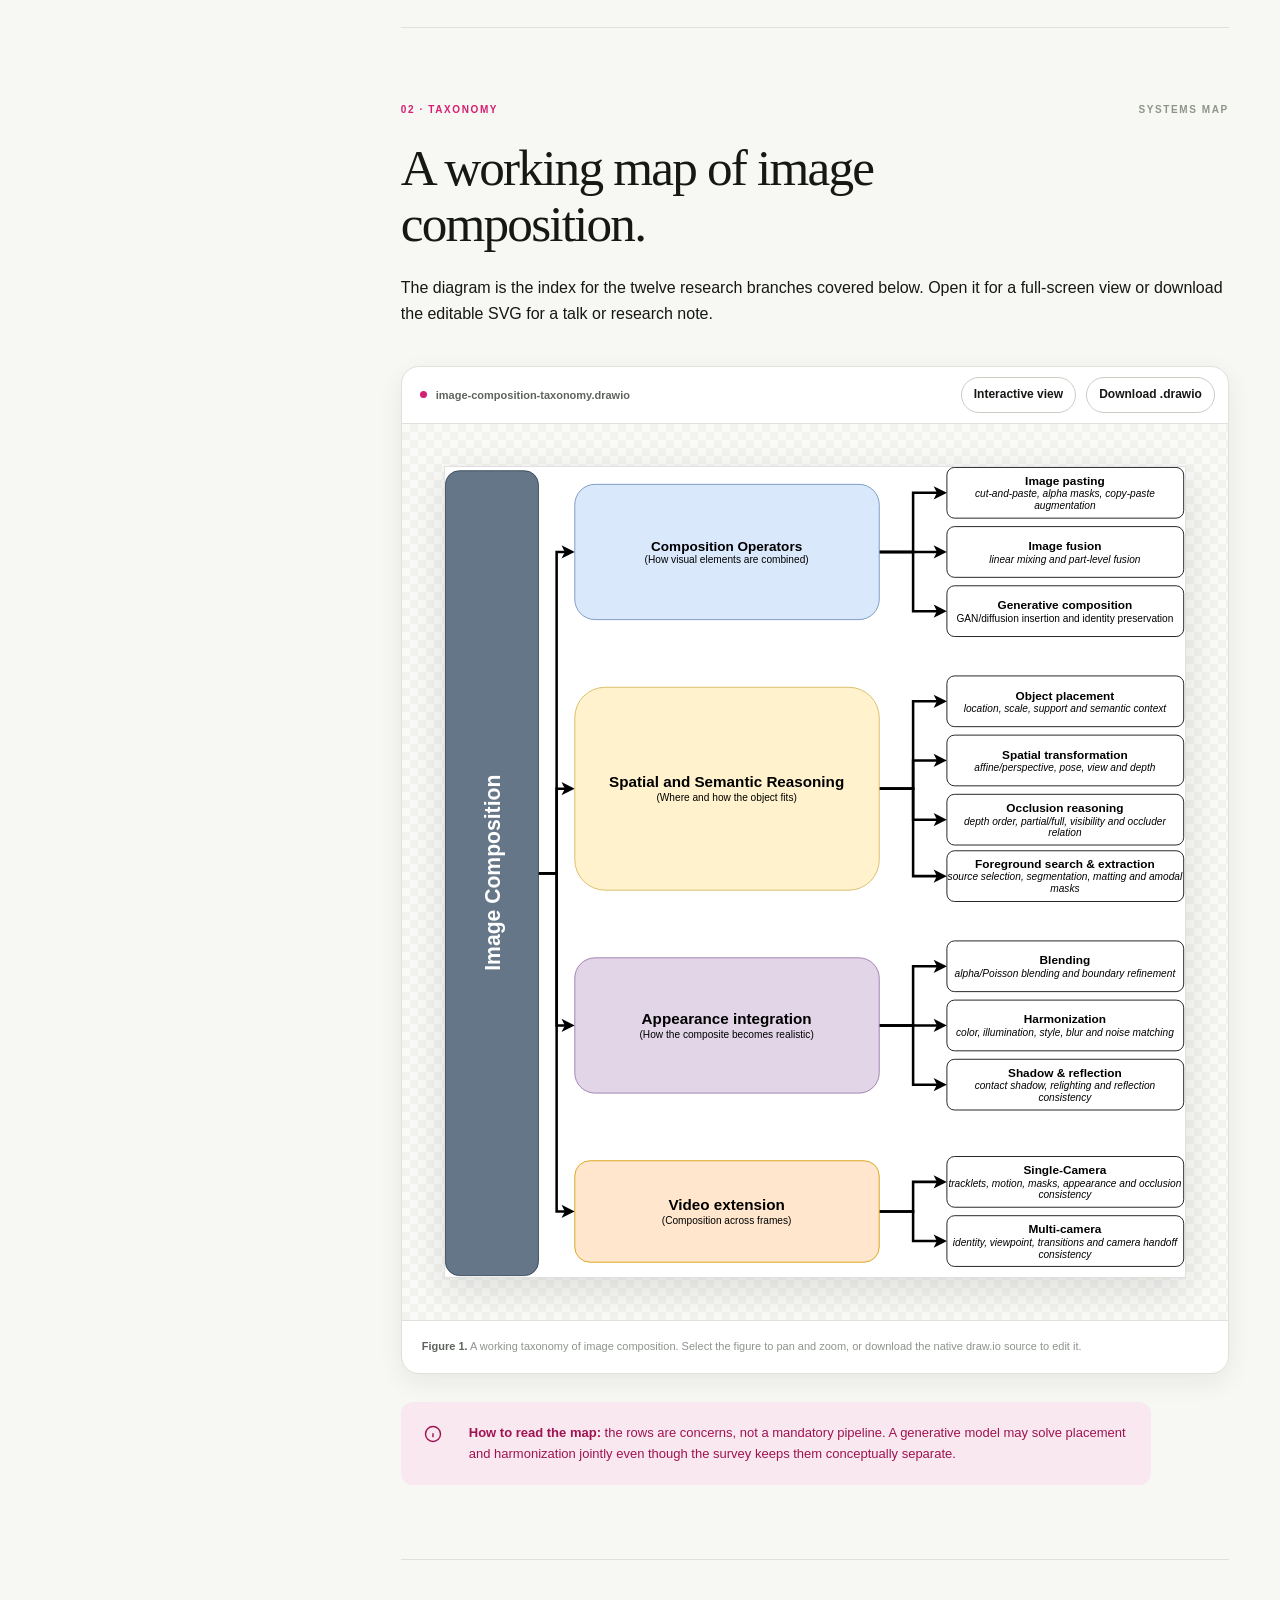
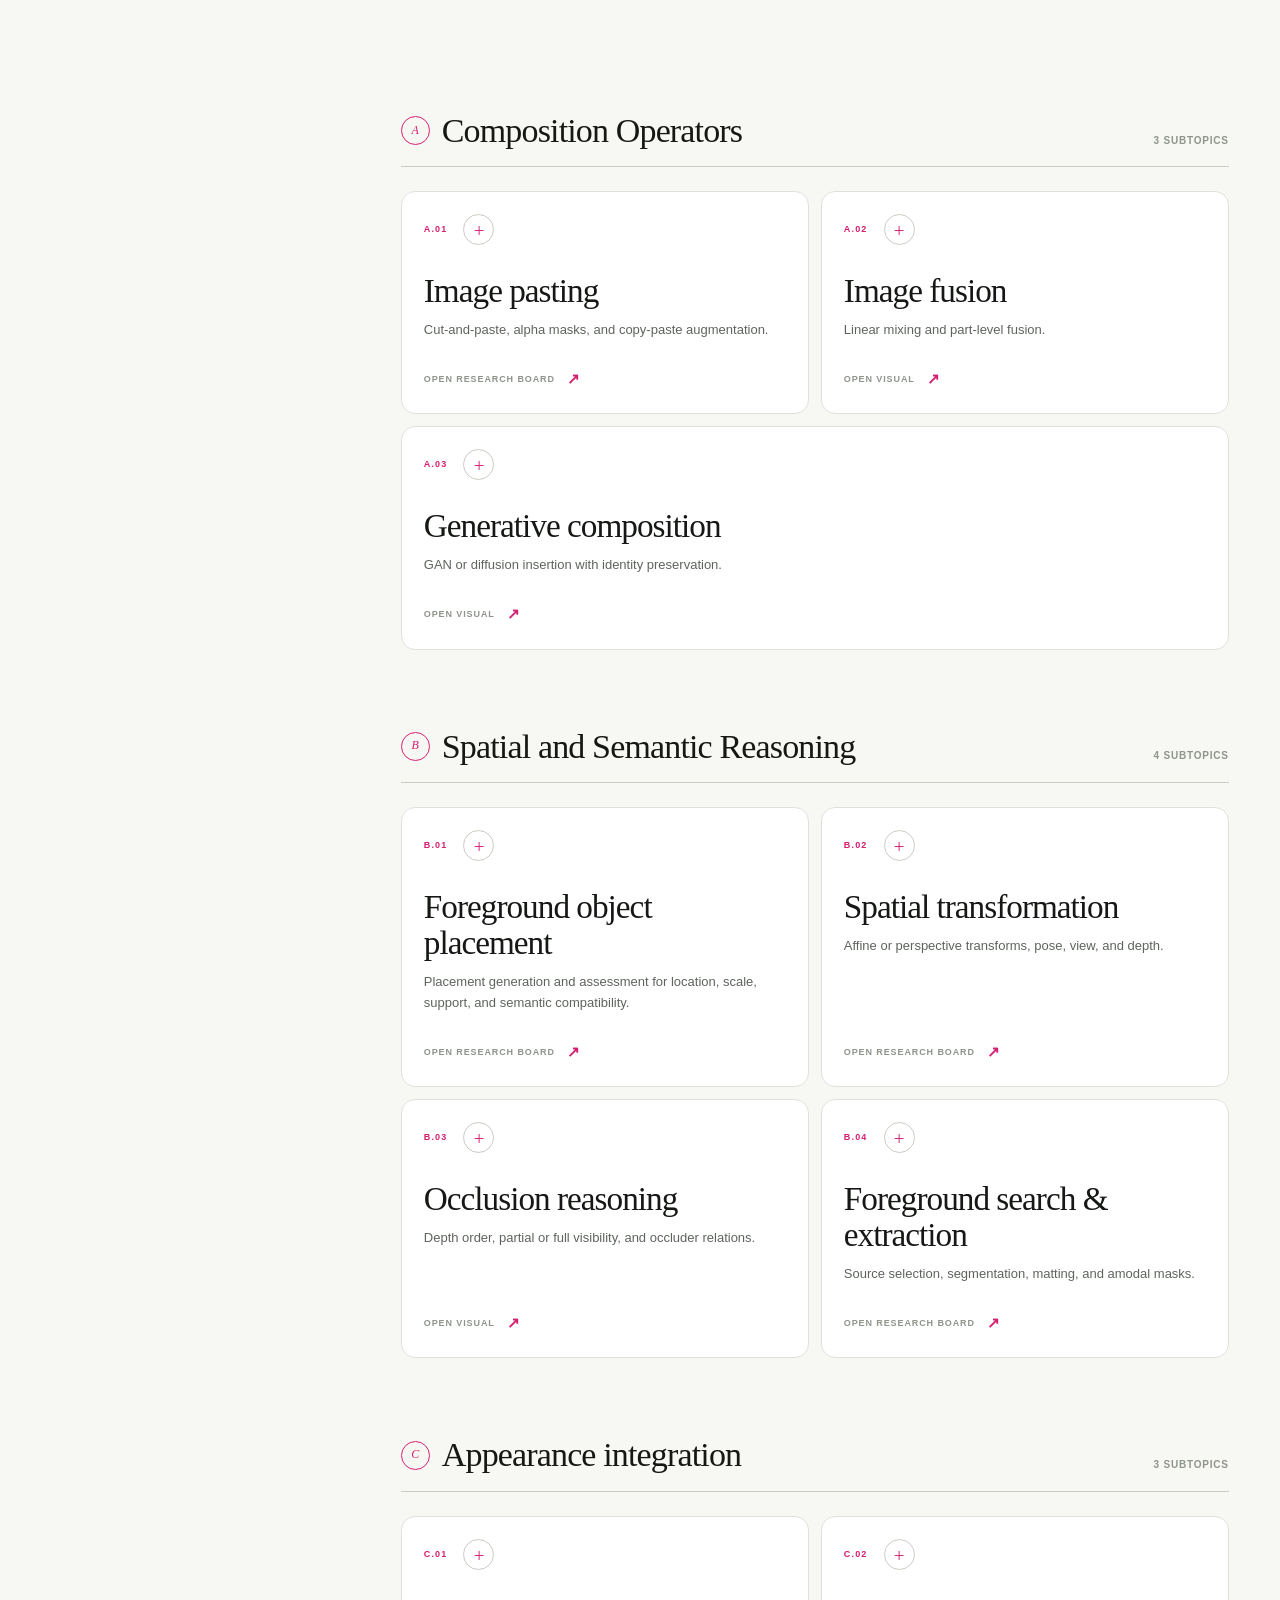
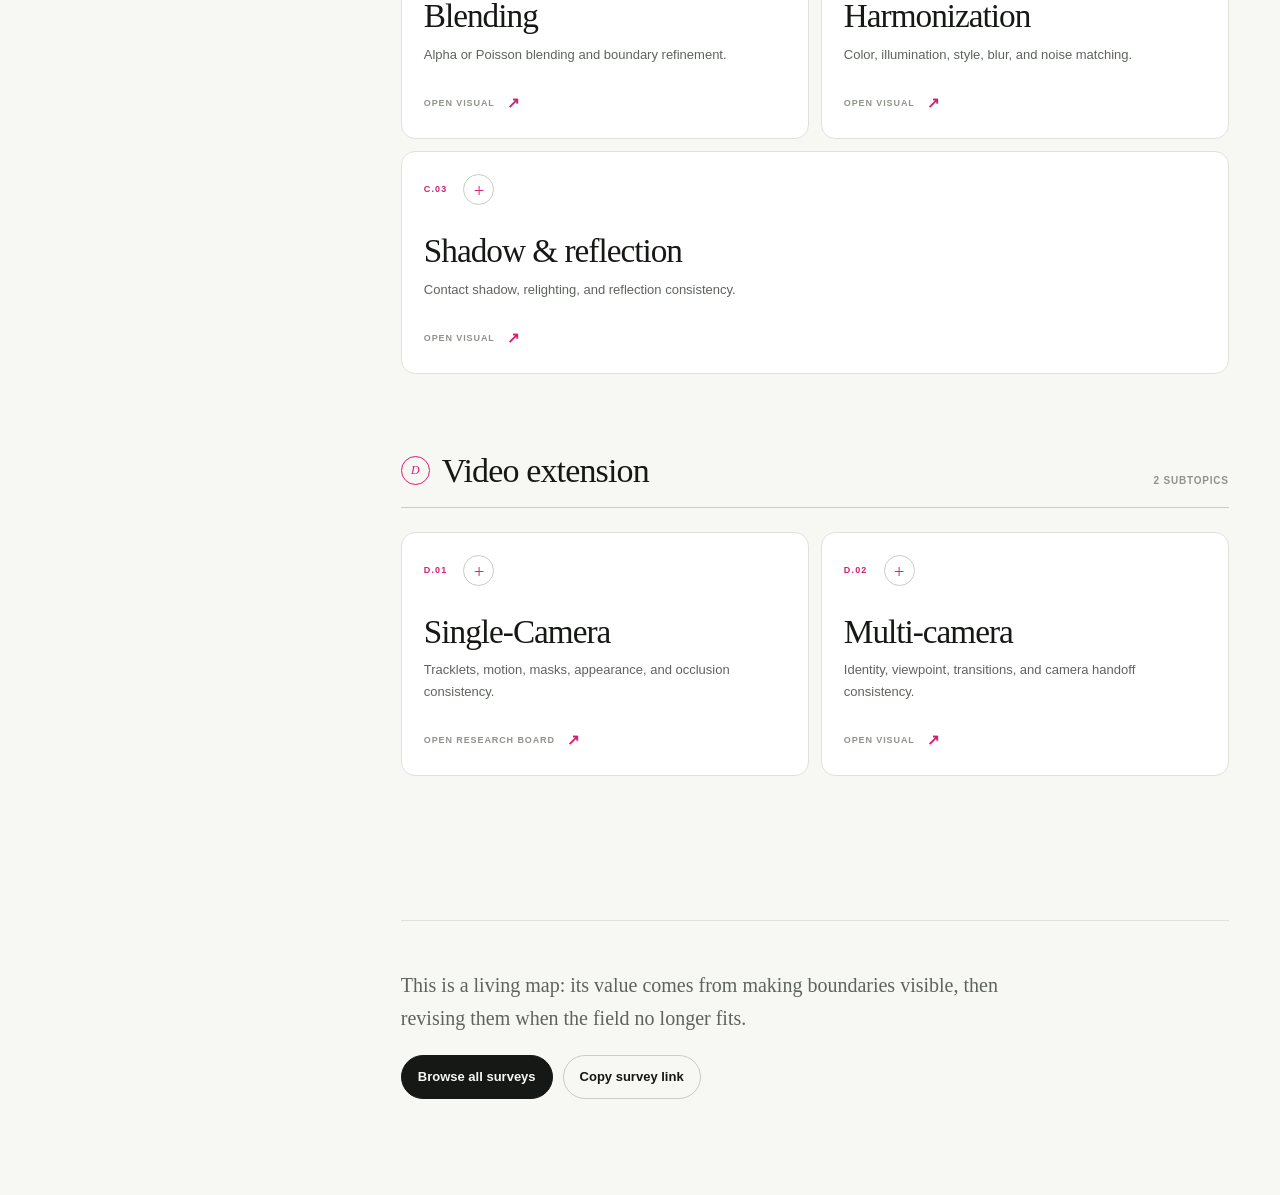
==== commit 8b77f351: "Add image pasting and single-camera examples" ====
--- a/image-composition/index.html
+++ b/image-composition/index.html
@@ -272,7 +272,6 @@
                 data-node-index="A.01"
                 data-node-title="Image pasting"
                 data-node-description="Cut-and-paste, alpha masks, and copy-paste augmentation."
-                data-node-diagram="./assets/image-pasting.drawio"
               >
                 <span class="method-node-top">
                   <span class="method-index">A.01</span>
@@ -282,7 +281,16 @@
                 <span class="method-node-description"
                   >Cut-and-paste, alpha masks, and copy-paste augmentation.</span
                 >
-                <span class="method-node-action">Open visual <span aria-hidden="true">↗</span></span>
+                <span class="method-node-action"
+                  >Open research board <span aria-hidden="true">↗</span></span
+                >
+                <span
+                  hidden
+                  data-node-image-item
+                  data-image-src="./assets/object-swapping-image-pasting.png"
+                  data-image-label="Object swapping · Instance replacement"
+                  data-image-alt="An urban traffic scene before and after two foreground vehicles exchange their positions through object swapping."
+                ></span>
               </button>
               <button
                 class="method-node"
@@ -546,7 +554,6 @@
                 data-node-index="D.01"
                 data-node-title="Single-Camera"
                 data-node-description="Tracklets, motion, masks, appearance, and occlusion consistency."
-                data-node-diagram="./assets/single-camera.drawio"
               >
                 <span class="method-node-top">
                   <span class="method-index">D.01</span>
@@ -556,7 +563,16 @@
                 <span class="method-node-description"
                   >Tracklets, motion, masks, appearance, and occlusion consistency.</span
                 >
-                <span class="method-node-action">Open visual <span aria-hidden="true">↗</span></span>
+                <span class="method-node-action"
+                  >Open research board <span aria-hidden="true">↗</span></span
+                >
+                <span
+                  hidden
+                  data-node-image-item
+                  data-image-src="./assets/continuous-copy-paste-single-camera.png"
+                  data-image-label="Continuous Copy-Paste · Track-consistent video augmentation"
+                  data-image-alt="The Continuous Copy-Paste pipeline prepares video or image templates, constructs temporally related instance blocks, and pastes them consistently across three frames."
+                ></span>
               </button>
               <button
                 class="method-node"
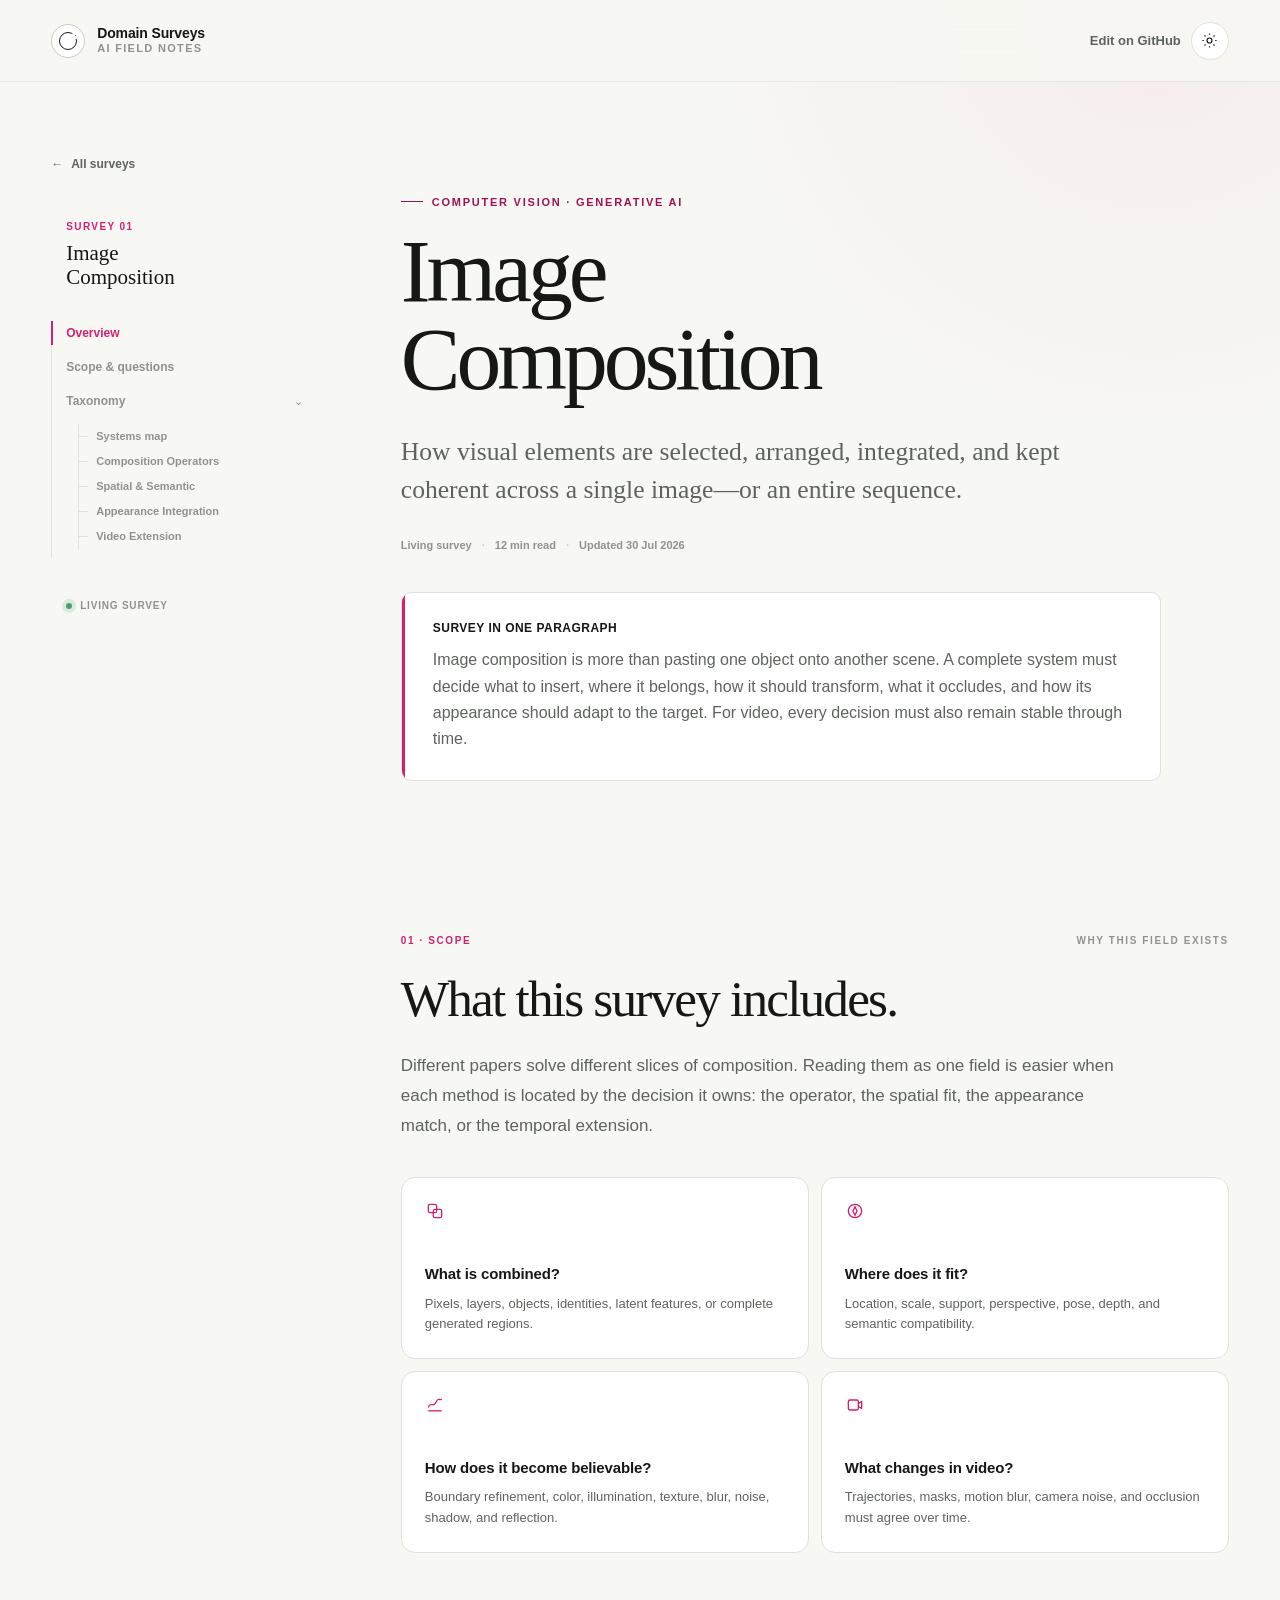
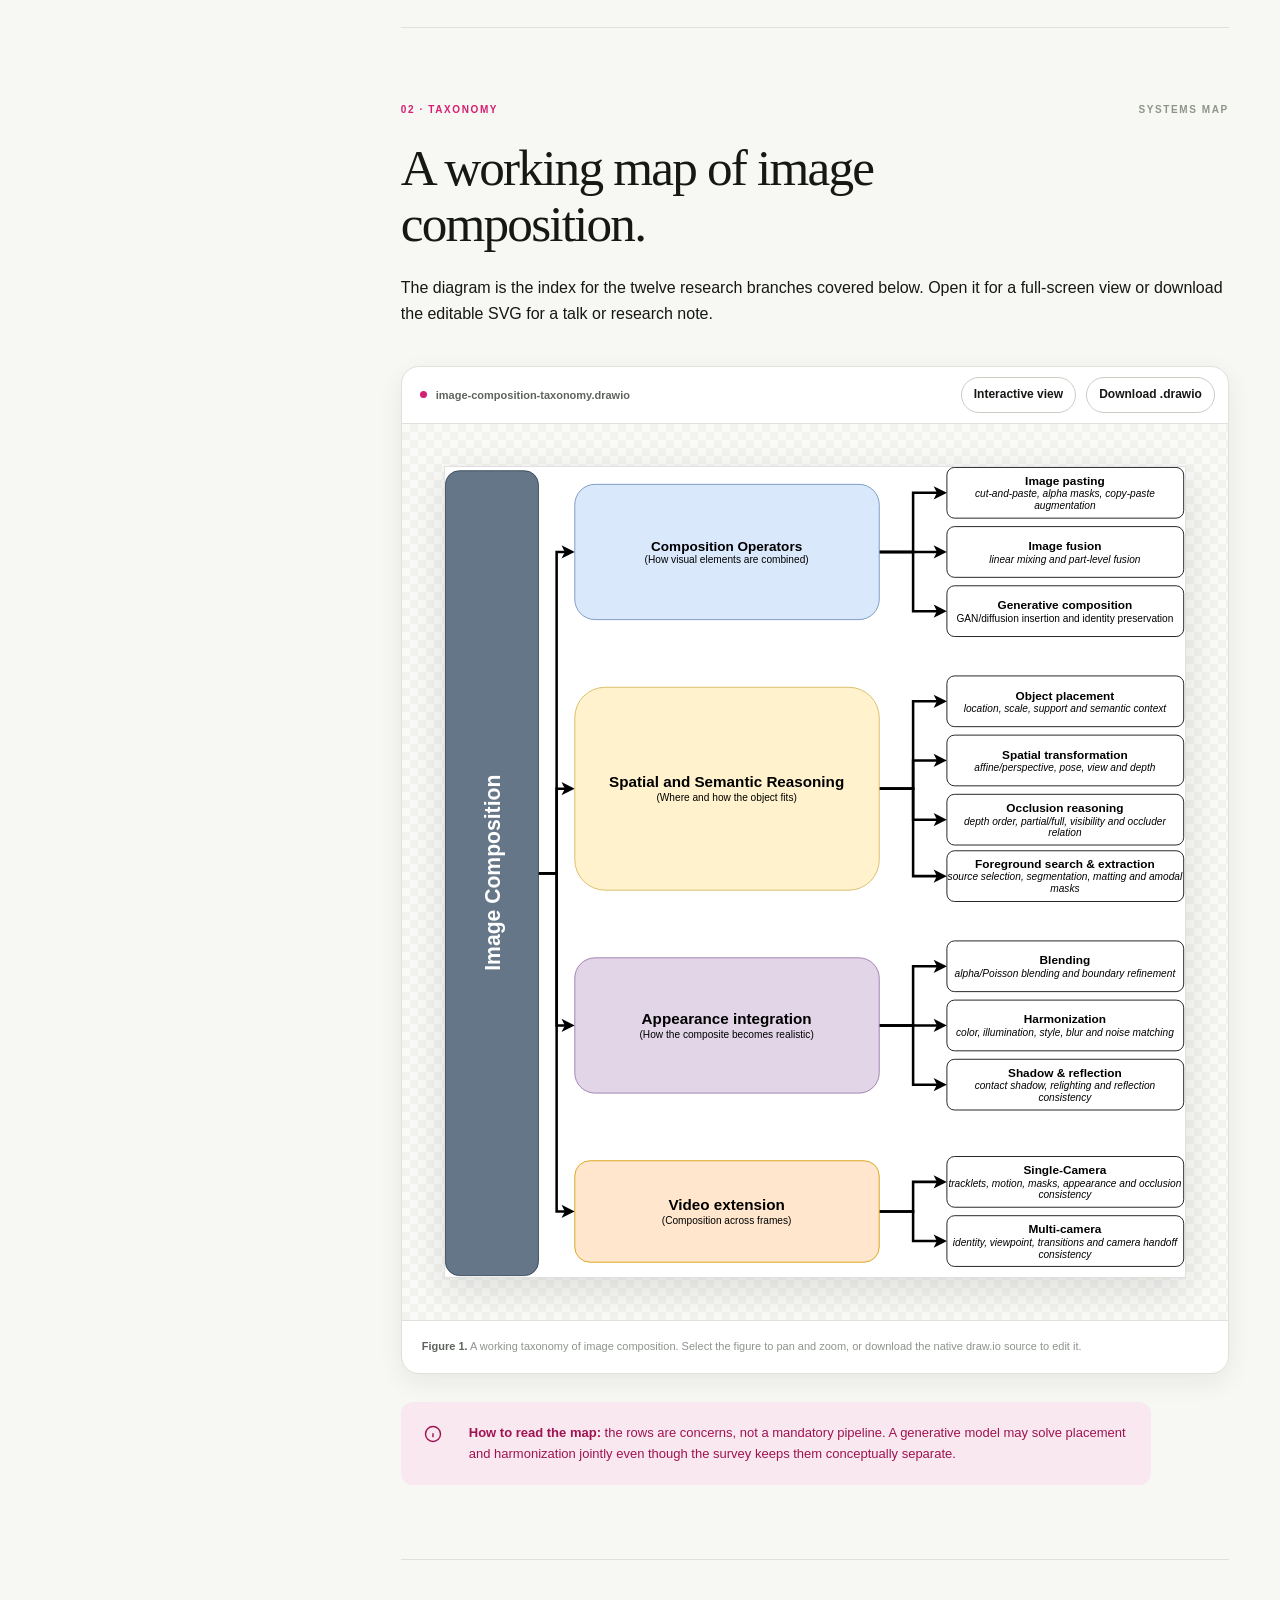
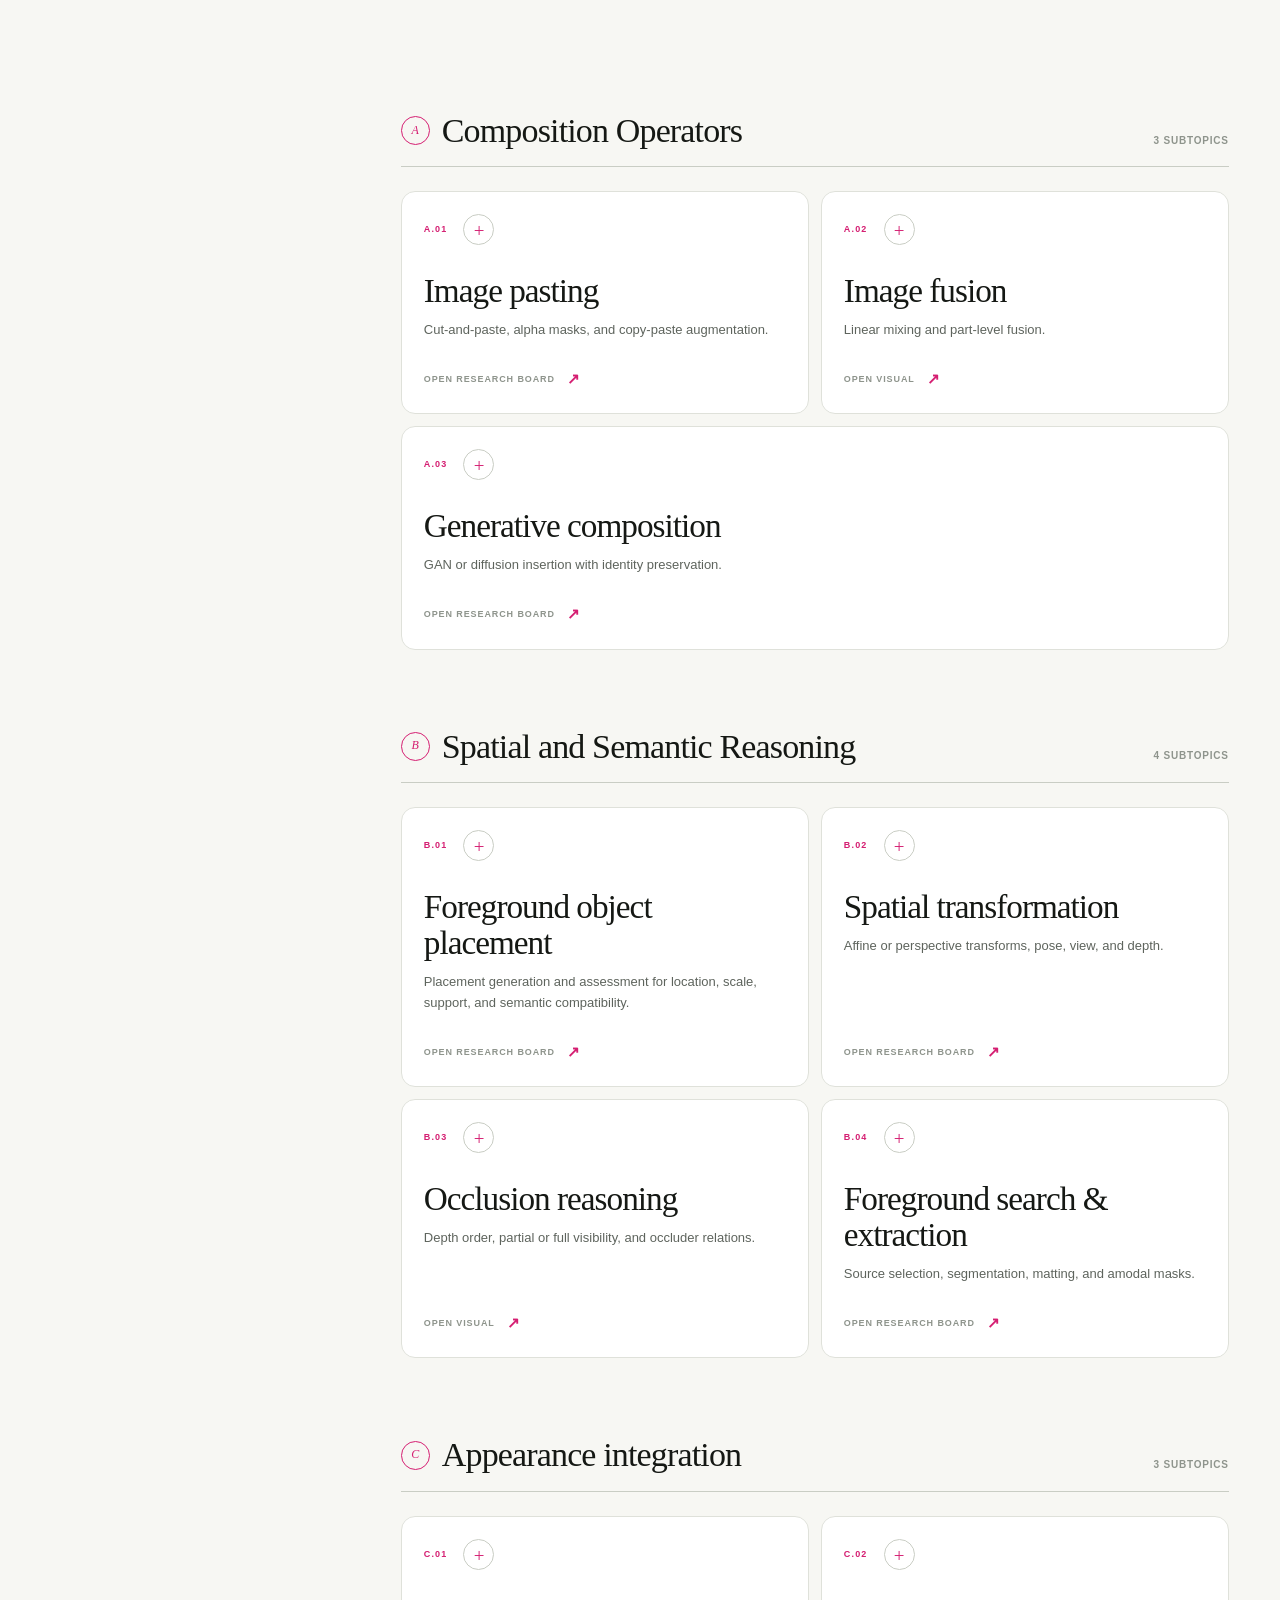
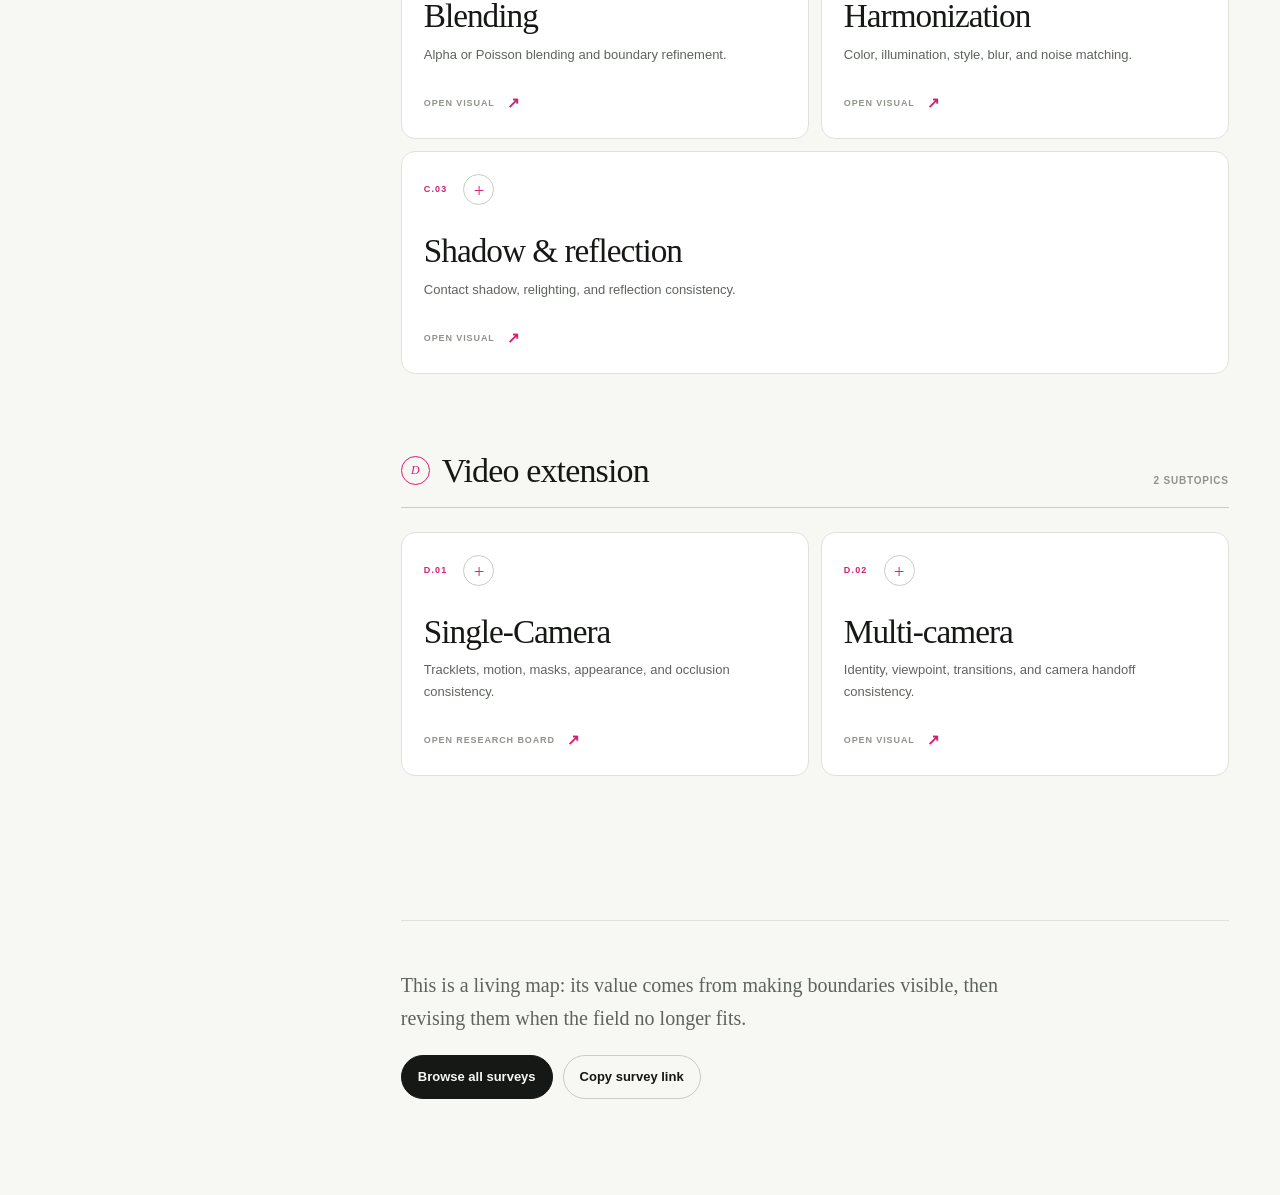
==== commit a86bd582: "Add generative composition and placement examples" ====
--- a/image-composition/index.html
+++ b/image-composition/index.html
@@ -318,7 +318,6 @@
                 data-node-index="A.03"
                 data-node-title="Generative composition"
                 data-node-description="GAN or diffusion insertion with identity preservation."
-                data-node-diagram="./assets/generative-composition.drawio"
               >
                 <span class="method-node-top">
                   <span class="method-index">A.03</span>
@@ -328,7 +327,30 @@
                 <span class="method-node-description"
                   >GAN or diffusion insertion with identity preservation.</span
                 >
-                <span class="method-node-action">Open visual <span aria-hidden="true">↗</span></span>
+                <span class="method-node-action"
+                  >Open research board <span aria-hidden="true">↗</span></span
+                >
+                <span
+                  hidden
+                  data-node-image-item
+                  data-image-src="./assets/generative-composition-training-scale.png"
+                  data-image-label="Diffusion composition · Training-scale comparison"
+                  data-image-alt="Generative image composition examples comparing the proposed model trained on thirty thousand samples with variants trained on three hundred and three thousand samples."
+                ></span>
+                <span
+                  hidden
+                  data-node-image-item
+                  data-image-src="./assets/generative-composition-component-ablation.png"
+                  data-image-label="Component ablation · InitBlend, ImageCLIP, and inversion"
+                  data-image-alt="Ablation results for generative composition showing a baseline and variants without initial blending, ImageCLIP conditioning, or inversion for architecture and warrior insertions."
+                ></span>
+                <span
+                  hidden
+                  data-node-image-item
+                  data-image-src="./assets/generative-composition-controlnet-ablation.png"
+                  data-image-label="Structural control · ControlNet ablation"
+                  data-image-alt="Generative composition examples comparing results without and with ControlNet for inserting a humanoid figure and a panda into target scenes."
+                ></span>
               </button>
             </div>
           </section>
@@ -373,6 +395,13 @@
                   data-image-src="./assets/foreground-object-placement.png"
                   data-image-label="Object placement · Generation and assessment"
                   data-image-alt="Five examples comparing TERSE, PlaceNet, SOPA, and FOPA foreground object placement results from the same background and segmented foreground inputs."
+                ></span>
+                <span
+                  hidden
+                  data-node-image-item
+                  data-image-src="./assets/object-placement-method-comparison.png"
+                  data-image-label="Placement generation · Method comparison"
+                  data-image-alt="Object placement examples comparing TopNet, PlaceNet, GracoNet, TERSE, and the proposed method when inserting a zebra, monkey, or sailboat into a target scene."
                 ></span>
               </button>
               <button
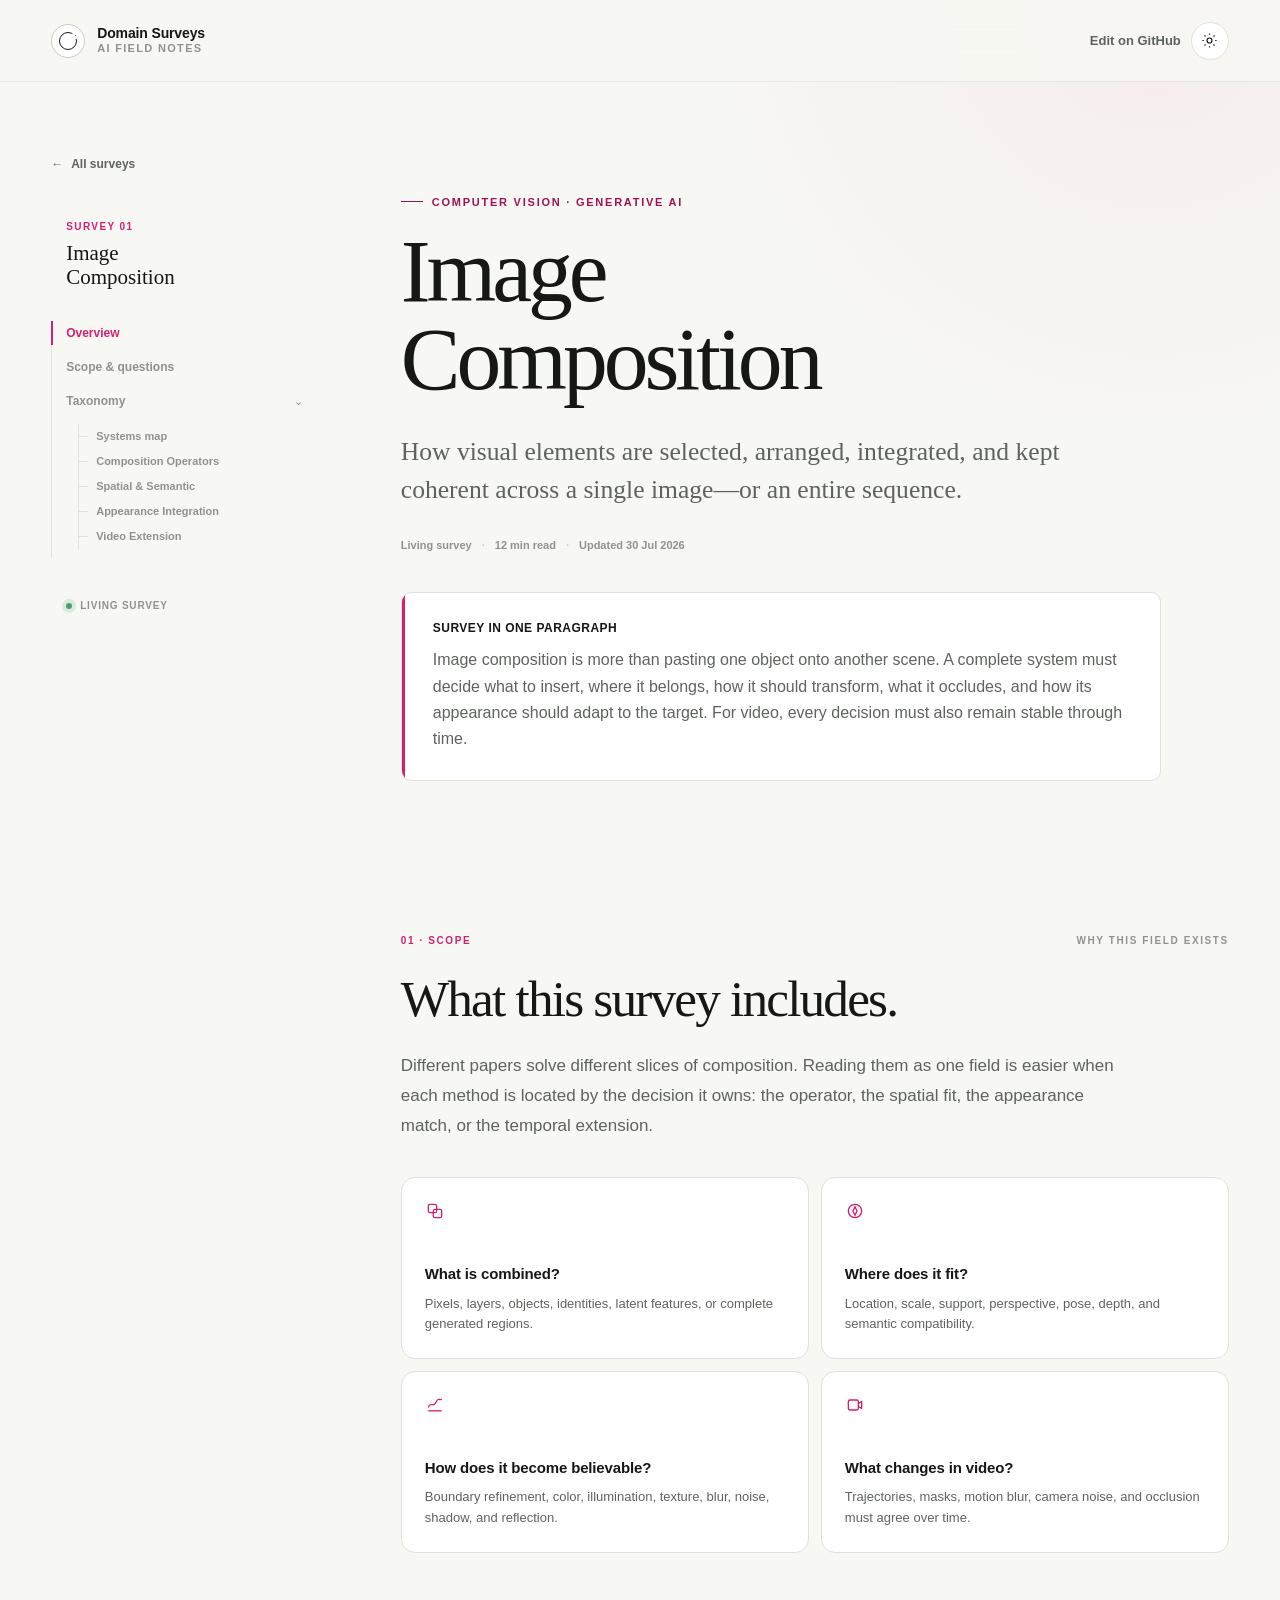
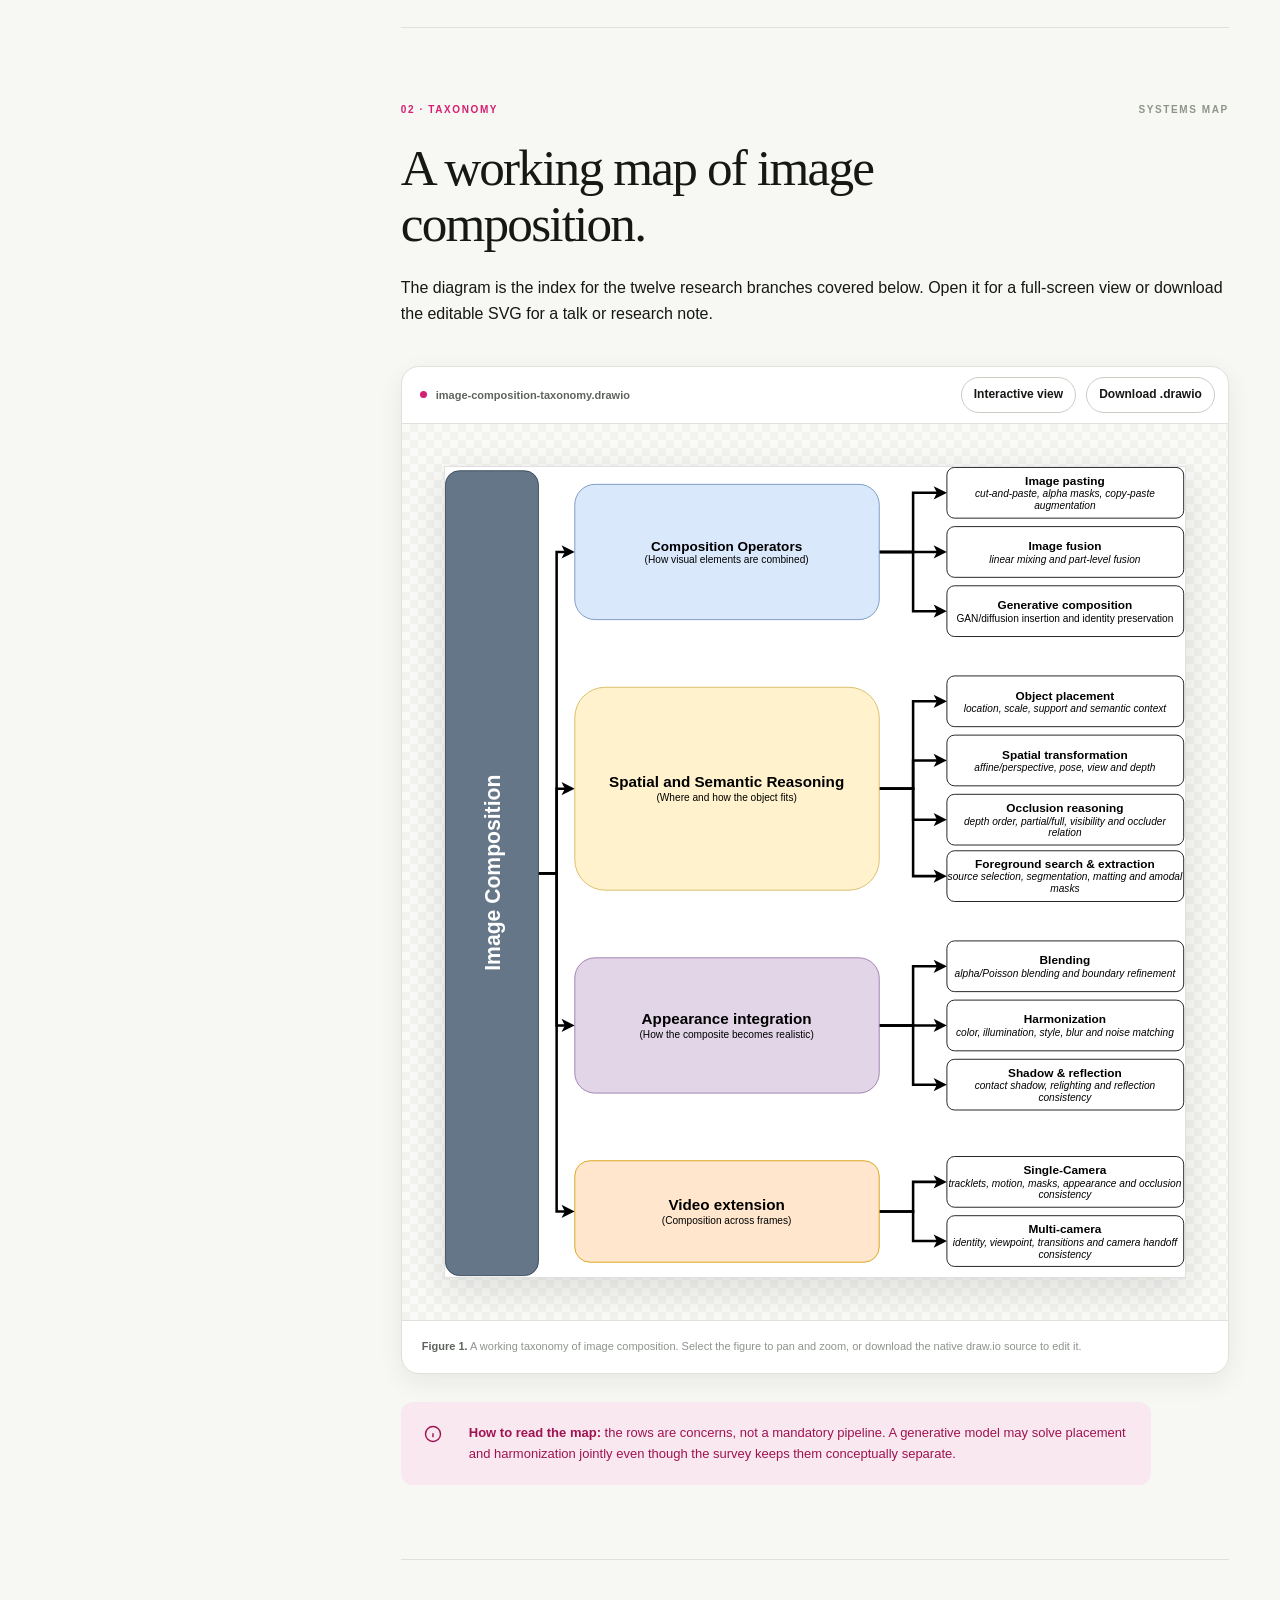
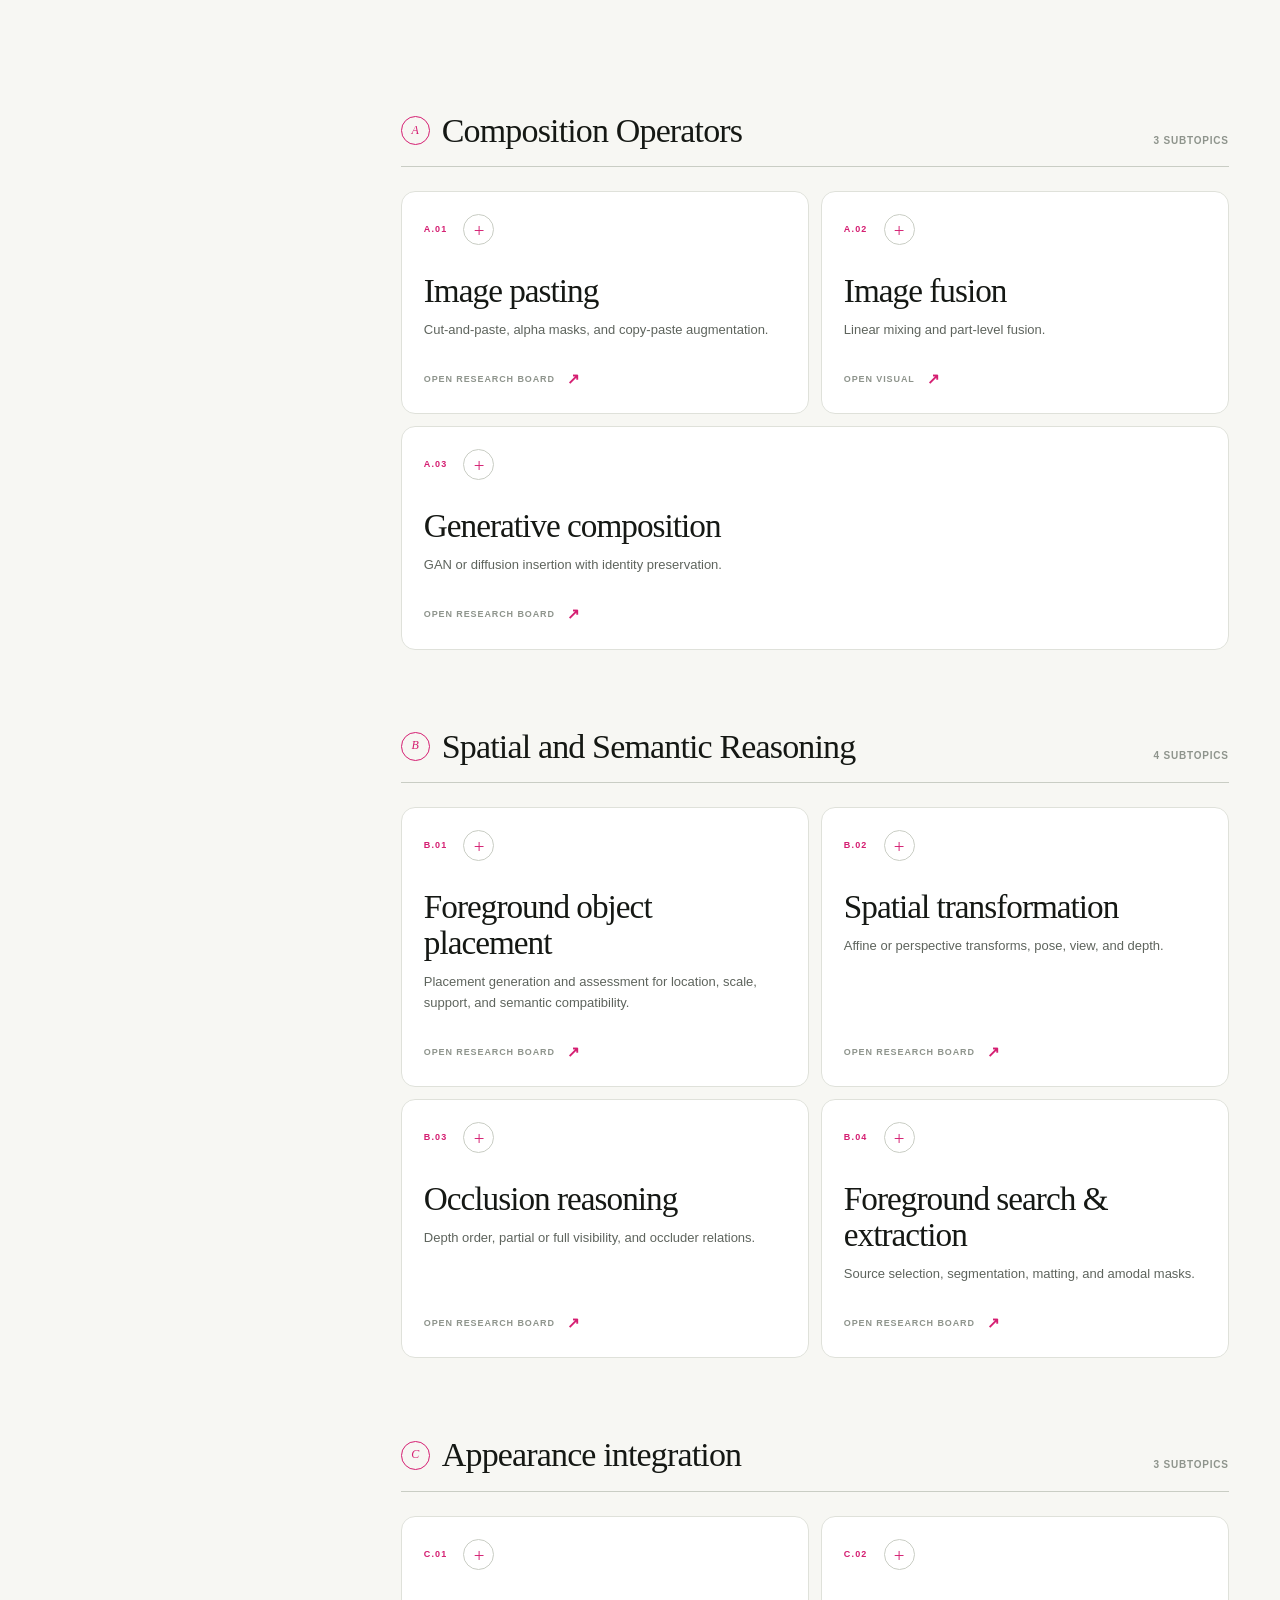
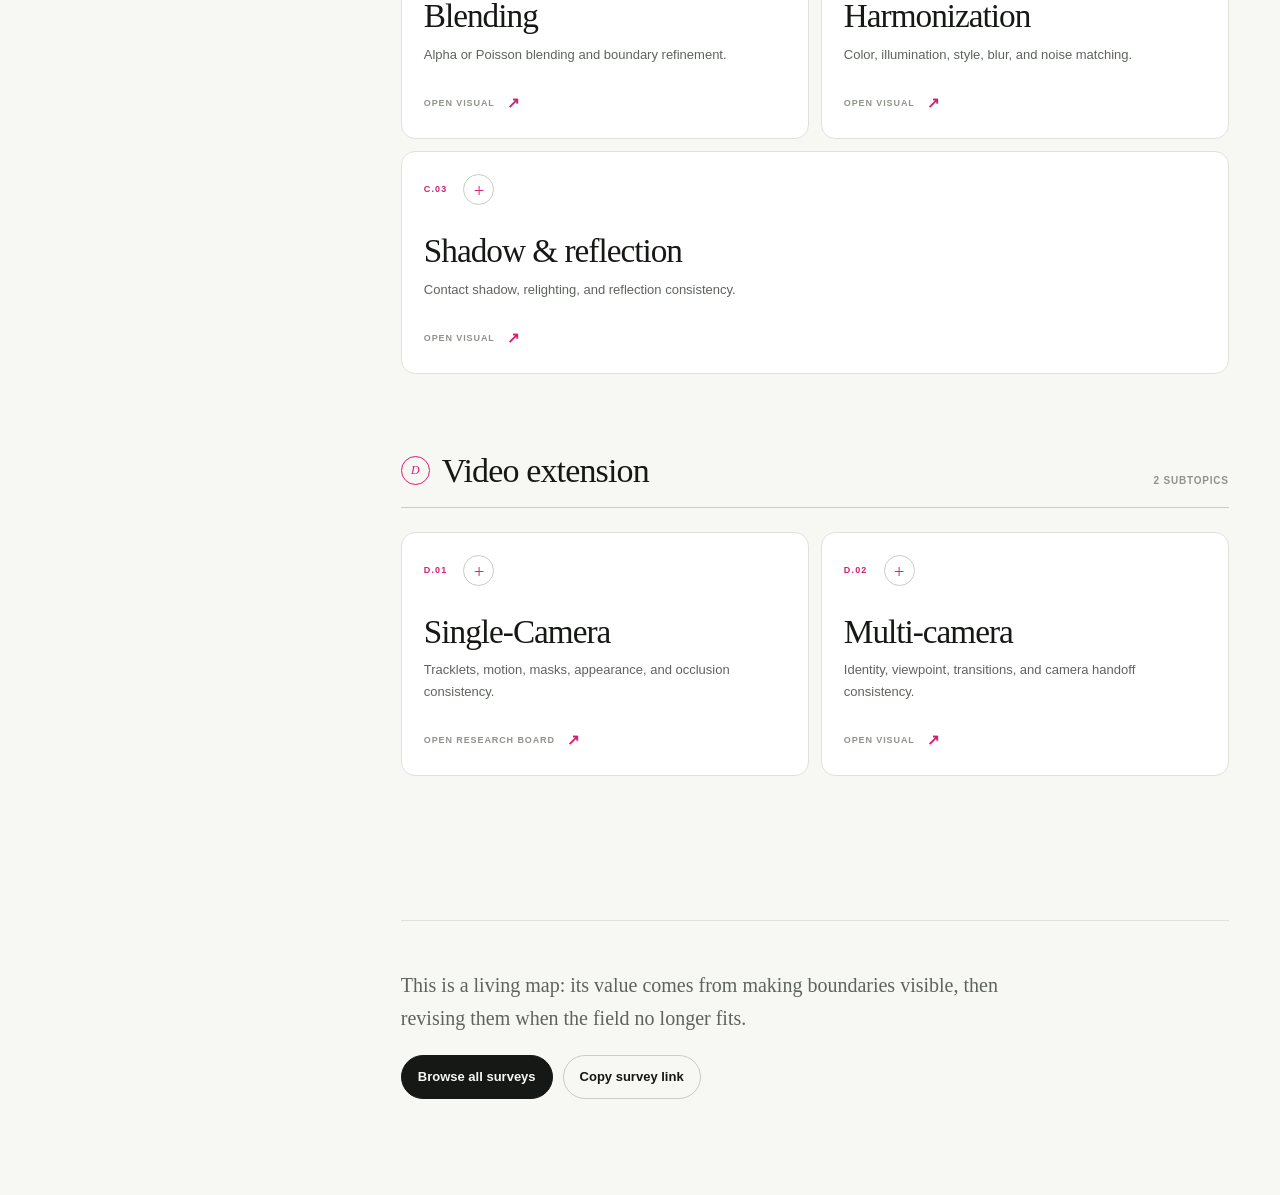
==== commit 1e310069: "Add occlusion reasoning examples" ====
--- a/image-composition/index.html
+++ b/image-composition/index.html
@@ -403,6 +403,20 @@
                   data-image-label="Placement generation · Method comparison"
                   data-image-alt="Object placement examples comparing TopNet, PlaceNet, GracoNet, TERSE, and the proposed method when inserting a zebra, monkey, or sailboat into a target scene."
                 ></span>
+                <span
+                  hidden
+                  data-node-image-item
+                  data-image-src="./assets/object-placement-failure-analysis.png"
+                  data-image-label="Failure analysis · Heatmap and candidate placement"
+                  data-image-alt="An object placement failure case showing a snowy-water background, a bird foreground object, the predicted placement heatmap, candidate regions, and the resulting composite image."
+                ></span>
+                <span
+                  hidden
+                  data-node-image-item
+                  data-image-src="./assets/object-placement-real-world-comparison.png"
+                  data-image-label="Real-world evaluation · Baseline comparison"
+                  data-image-alt="Qualitative real-world object placement results comparing regression, retrieval, classifier, PlaceNet, and the proposed method in tree-branch and indoor-room scenes."
+                ></span>
               </button>
               <button
                 class="method-node"
@@ -447,7 +461,6 @@
                 data-node-index="B.03"
                 data-node-title="Occlusion reasoning"
                 data-node-description="Depth order, partial or full visibility, and occluder relations."
-                data-node-diagram="./assets/occlusion-reasoning.drawio"
               >
                 <span class="method-node-top">
                   <span class="method-index">B.03</span>
@@ -457,7 +470,23 @@
                 <span class="method-node-description"
                   >Depth order, partial or full visibility, and occluder relations.</span
                 >
-                <span class="method-node-action">Open visual <span aria-hidden="true">↗</span></span>
+                <span class="method-node-action"
+                  >Open research board <span aria-hidden="true">↗</span></span
+                >
+                <span
+                  hidden
+                  data-node-image-item
+                  data-image-src="./assets/ovis-occlusion-levels.png"
+                  data-image-label="Occlusion levels · Unoccluded, slight, and severe"
+                  data-image-alt="OVIS examples with unoccluded objects colored green, slightly occluded objects colored yellow, and severely occluded objects colored red across animal and vehicle scenes."
+                ></span>
+                <span
+                  hidden
+                  data-node-image-item
+                  data-image-src="./assets/occlusion-aware-compositing-comparison.png"
+                  data-image-label="Occlusion-aware compositing · WALT comparison"
+                  data-image-alt="Crowded street scenes comparing WALT and the proposed compositing method, with enlarged regions highlighting vehicle and pedestrian occlusion boundaries."
+                ></span>
               </button>
               <button
                 class="method-node"
